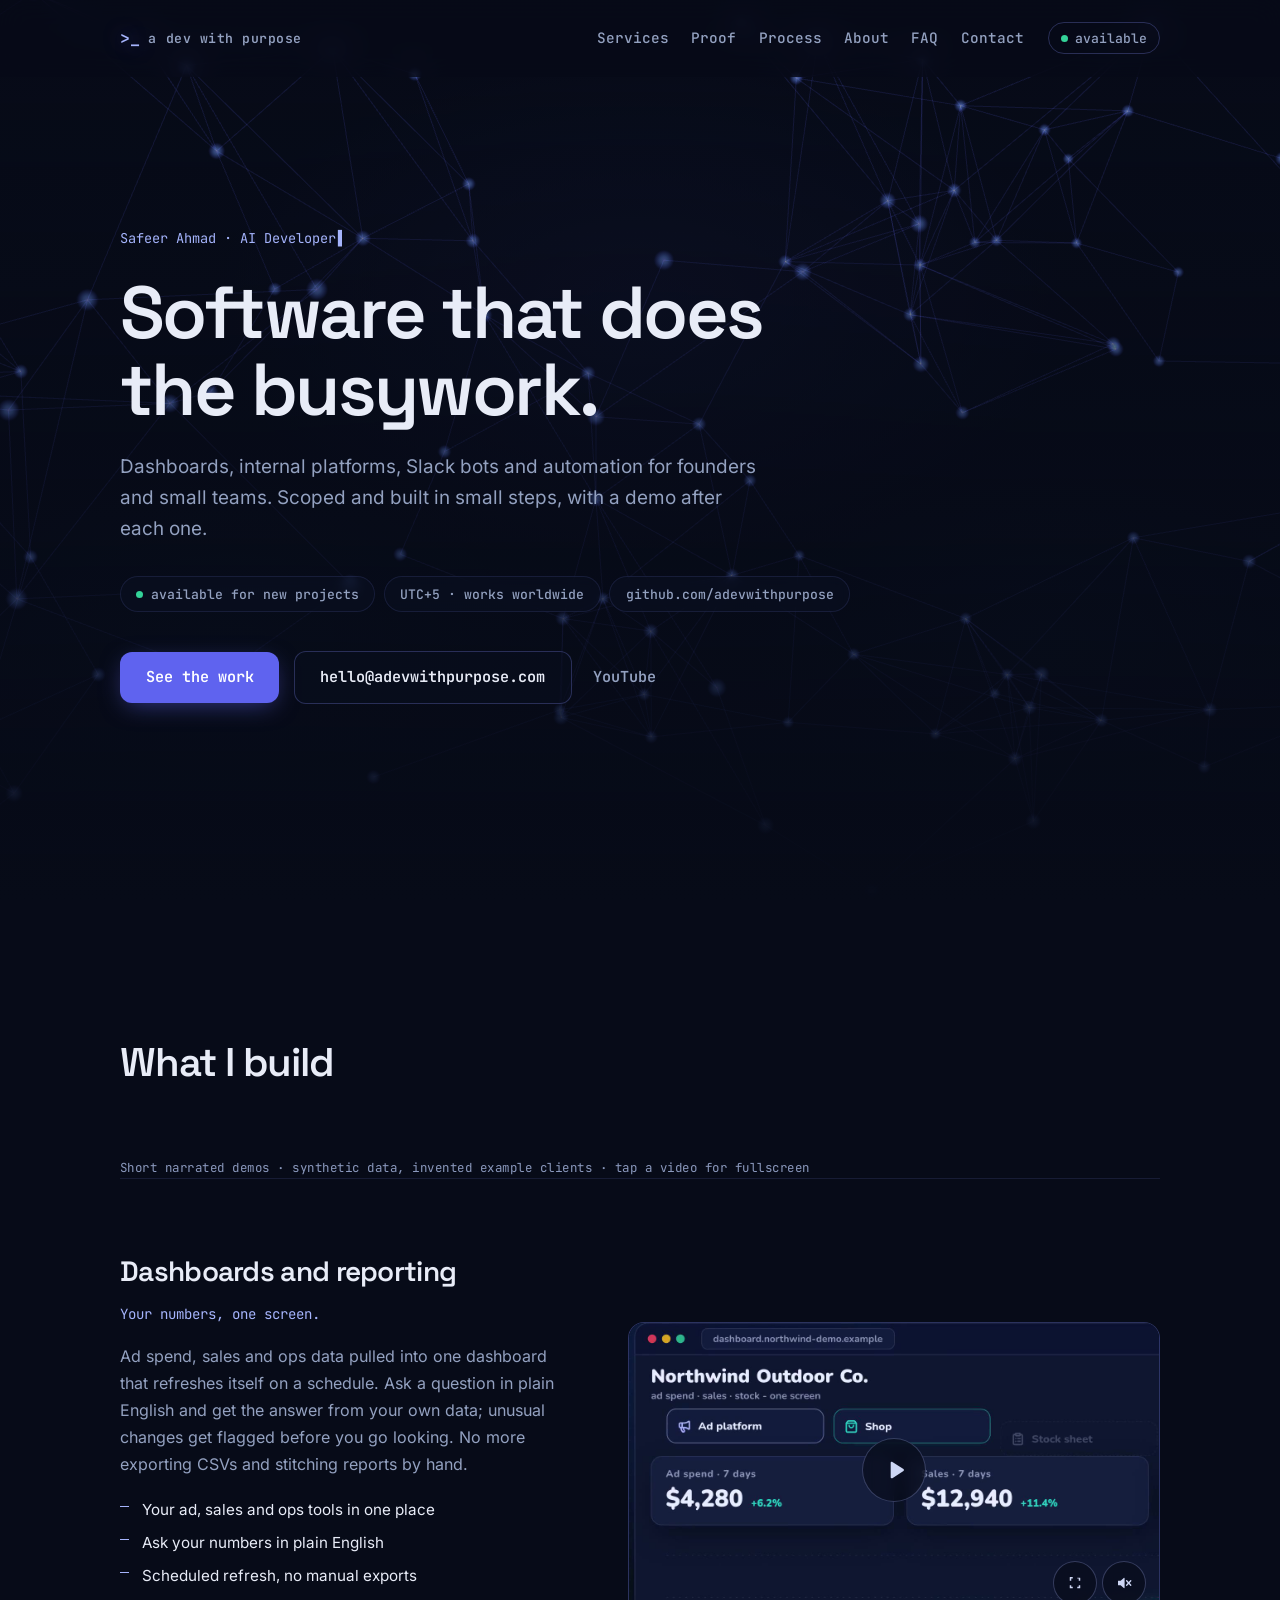
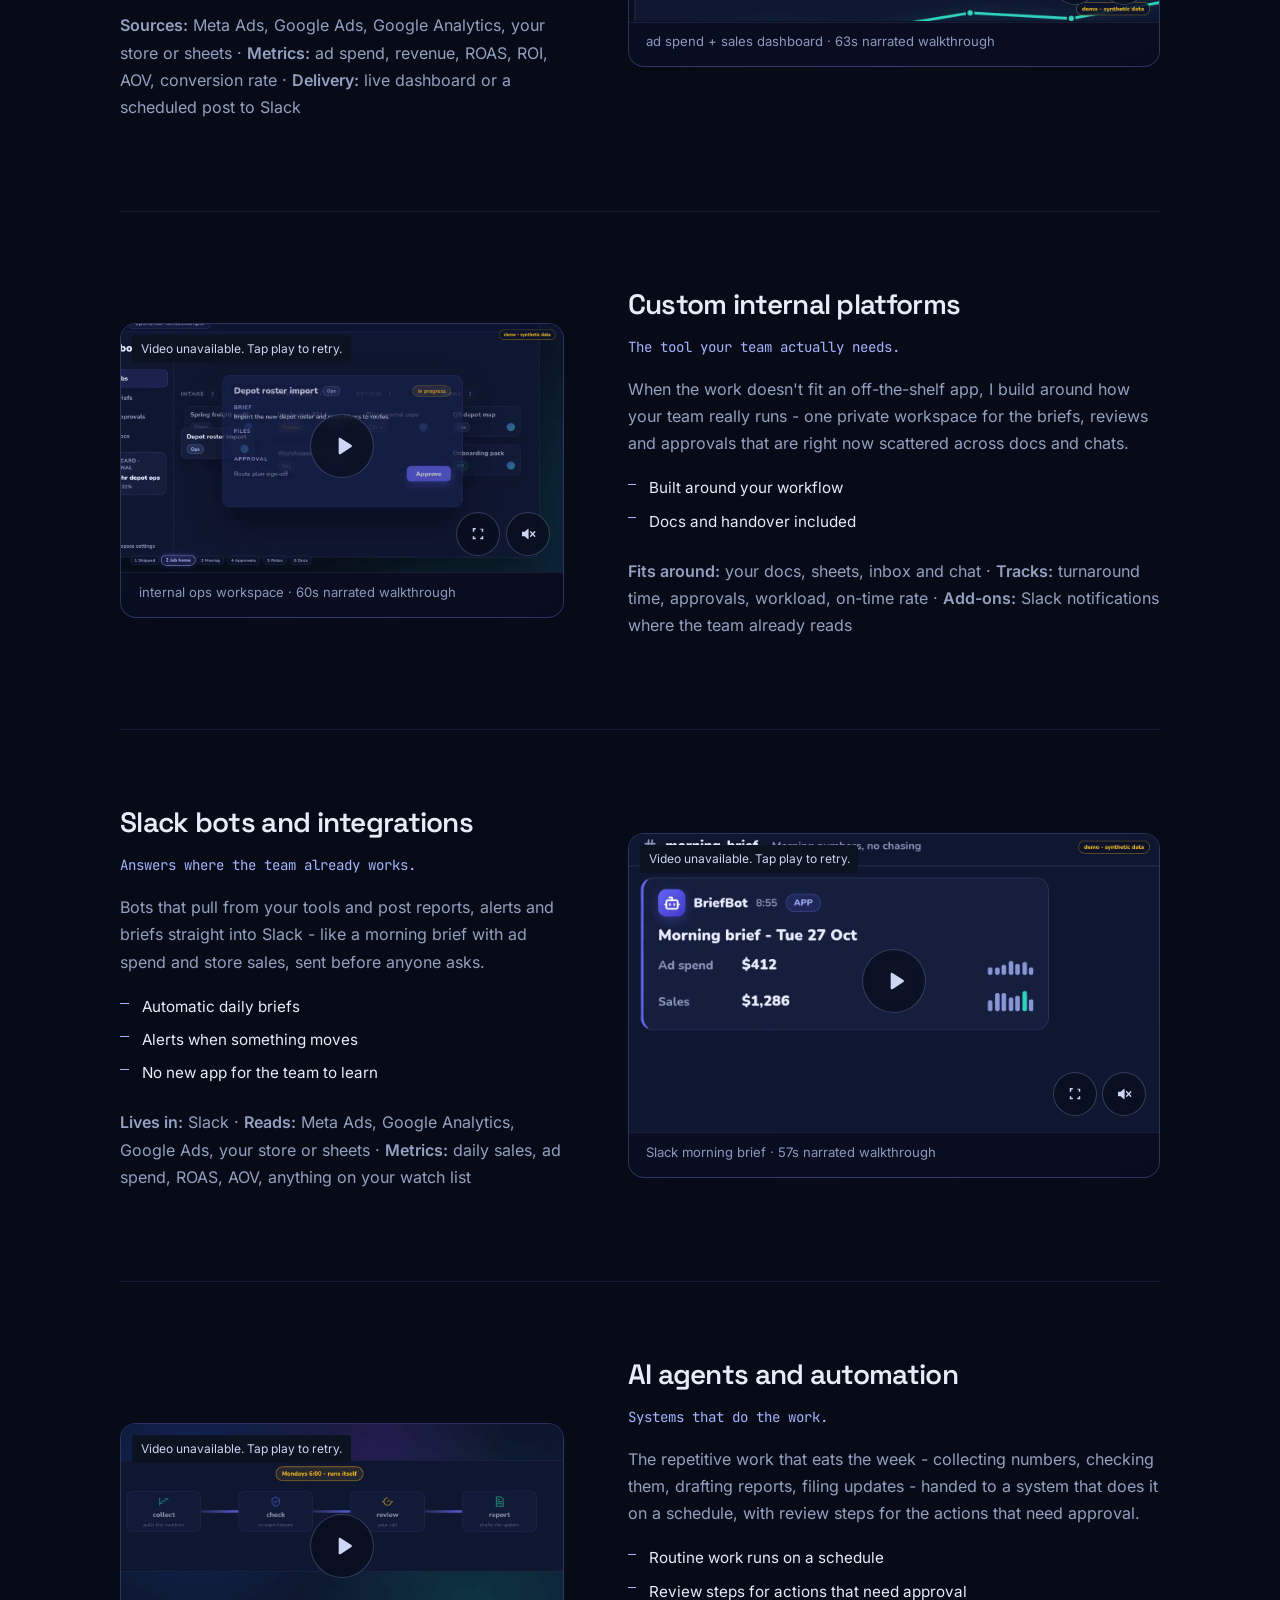
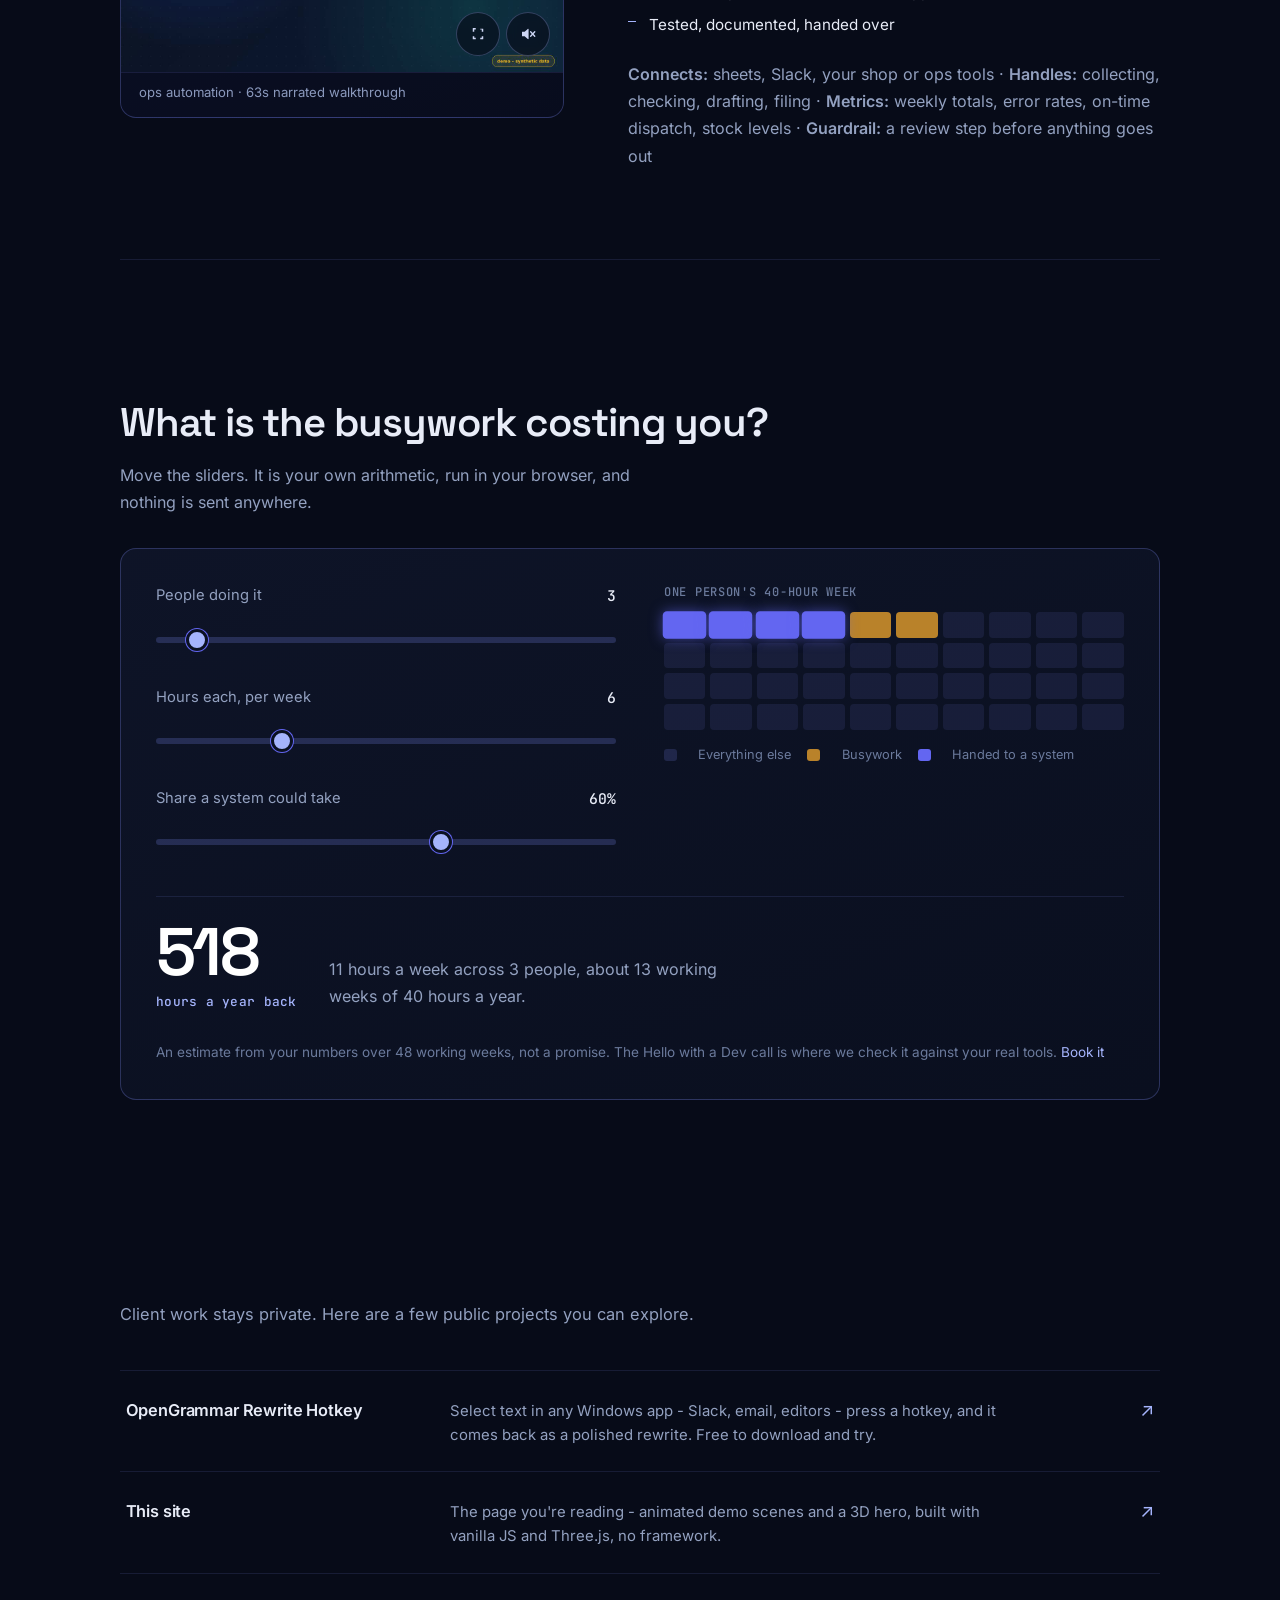
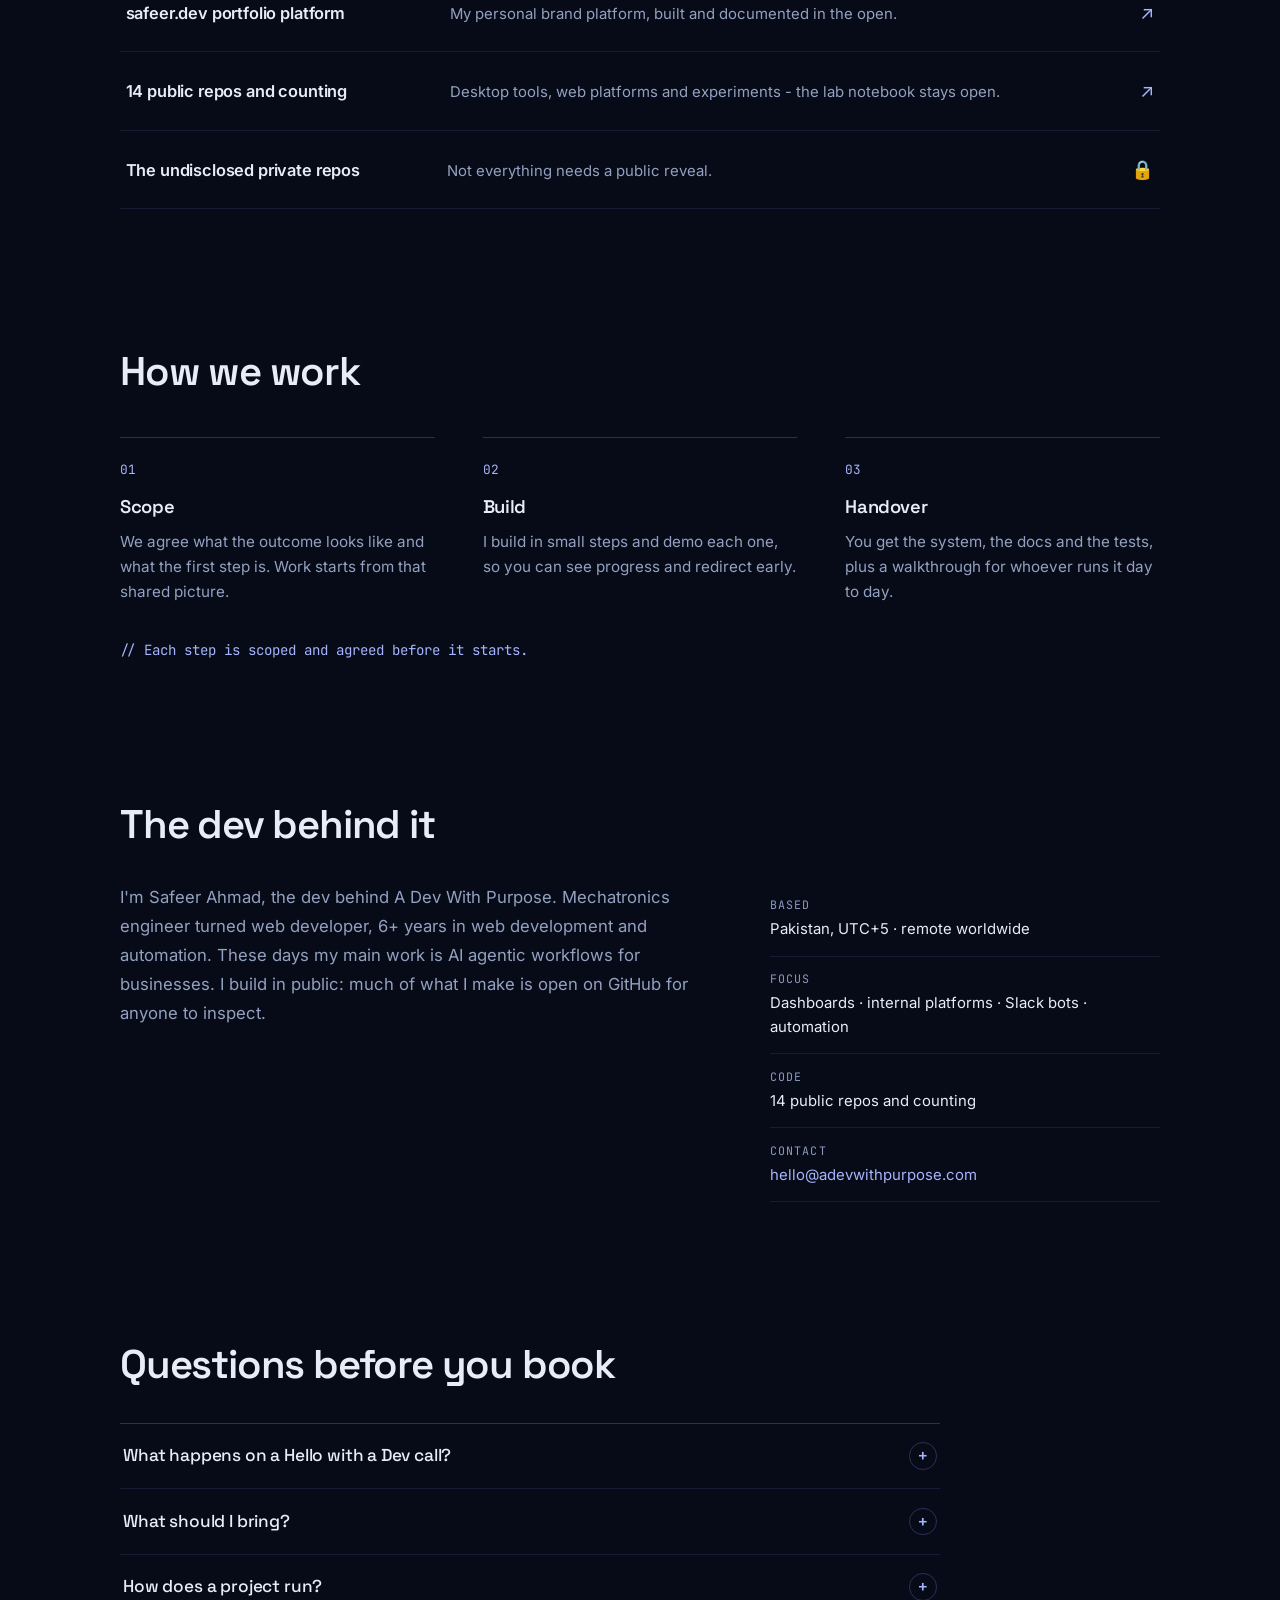
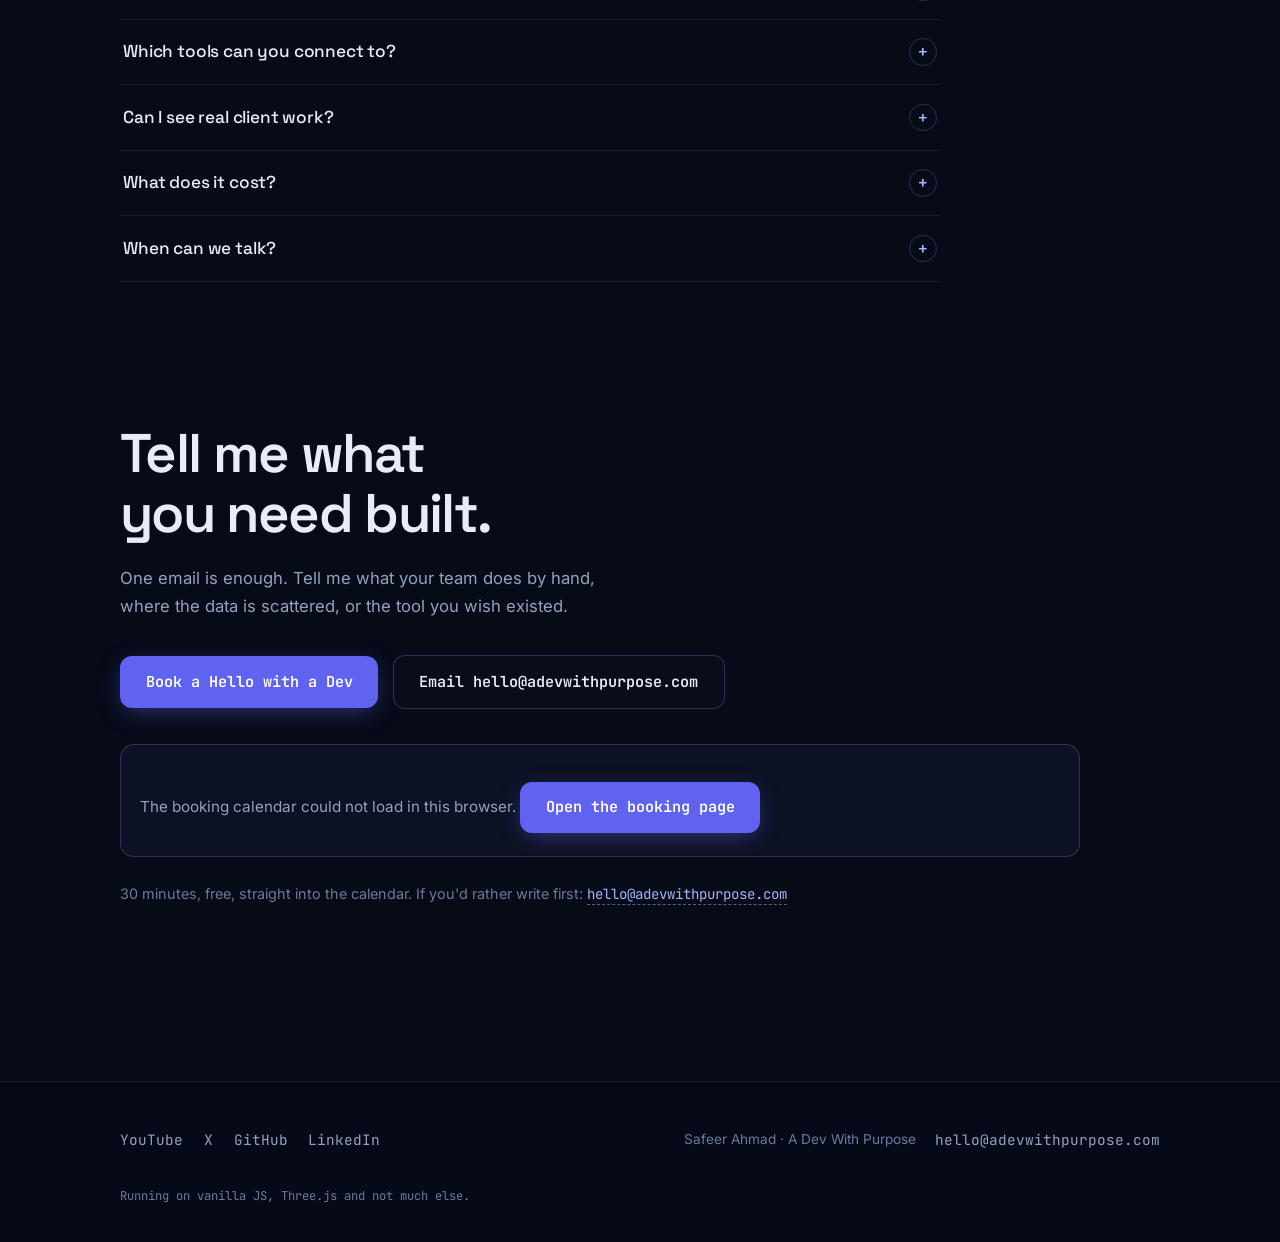
==== index.html @ 7623b4a9 "v5.14: official Cal inline embed.js (v5.13 /embed iframe rendered blank), lazy, validated readiness" ====
<!DOCTYPE html>
<html lang="en">
<head>
  <meta charset="utf-8">
  <meta name="viewport" content="width=device-width, initial-scale=1">
  <title>A Dev With Purpose - dashboards, internal platforms and Slack bots</title>
  <meta name="description" content="Safeer Ahmad builds dashboards, internal platforms, Slack bots and automation for founders and small teams. Meta, Google and your shop data in one place. Scoped, tested, handed over.">
  <meta property="og:title" content="A Dev With Purpose">
  <meta property="og:description" content="Software that does the busywork. Dashboards, platforms, Slack bots and automation - built, tested, handed over.">
  <meta property="og:type" content="website">
  <meta property="og:url" content="https://adevwithpurpose.com">
  <meta property="og:image" content="https://adevwithpurpose.com/assets/og.png?v=4">
  <meta name="twitter:card" content="summary_large_image">
  <link rel="canonical" href="https://adevwithpurpose.com/">
  <meta name="theme-color" content="#070b18">
  <link rel="icon" href="assets/favicon.svg?v=4" type="image/svg+xml">
  <link rel="icon" href="assets/favicon-32.png?v=4" sizes="32x32" type="image/png">
  <link rel="apple-touch-icon" href="assets/apple-touch-icon.png?v=4">
  <link rel="preload" href="assets/fonts/inter-400.woff" as="font" type="font/woff" crossorigin>
  <link rel="preload" href="assets/fonts/space-grotesk-latin.woff2" as="font" type="font/woff2" crossorigin>
  <link rel="stylesheet" href="assets/css/styles.css?v=4">
  <link rel="stylesheet" href="assets/css/v5.css?v=20261028-64">
  <script type="application/ld+json">{"@context":"https://schema.org","@type":"ProfessionalService","name":"A Dev With Purpose","url":"https://adevwithpurpose.com/","description":"Dashboards, internal platforms, Slack bots and AI agent automation for founders and small teams.","email":"hello@adevwithpurpose.com","founder":{"@type":"Person","name":"Safeer Ahmad","jobTitle":"AI Developer"},"areaServed":"Worldwide","knowsAbout":["Dashboards and reporting","Internal platforms","Slack bots","AI agents and automation"],"sameAs":["https://www.youtube.com/@adevwithpurpose","https://x.com/adevwithpurpose","https://github.com/adevwithpurpose","https://www.linkedin.com/in/adevwithpurpose"]}</script>
  <script type="application/ld+json">{"@context":"https://schema.org","@type":"FAQPage","mainEntity":[{"@type":"Question","name":"What happens on a Hello with a Dev call?","acceptedAnswer":{"@type":"Answer","text":"It is a free 30-minute chat. You tell me what your team does by hand and where the data lives, and we work out whether it is worth building and what the first step would be."}},{"@type":"Question","name":"What should I bring?","acceptedAnswer":{"@type":"Answer","text":"Nothing formal. A rough list of the manual tasks, the tools involved (ads, store, sheets, Slack) and who reads the result is enough."}},{"@type":"Question","name":"How does a project run?","acceptedAnswer":{"@type":"Answer","text":"We agree the outcome and the first step, I build in small steps with a demo after each one, and you get the system, the docs, the tests and a walkthrough at handover."}},{"@type":"Question","name":"Which tools can you connect to?","acceptedAnswer":{"@type":"Answer","text":"The demos use Meta Ads, Google Ads, Google Analytics, store data, sheets and Slack. If your tool has an API or can export data it is usually a candidate, and I will tell you plainly if it is not."}},{"@type":"Question","name":"Can I see real client work?","acceptedAnswer":{"@type":"Answer","text":"Client work stays private. What I can show is the public repos, this site and the demo videos, which use synthetic data and invented example clients."}},{"@type":"Question","name":"What does it cost?","acceptedAnswer":{"@type":"Answer","text":"It depends on scope, and I would rather quote against a real scope than guess here. The first call is free and it is where we size it."}},{"@type":"Question","name":"When can we talk?","acceptedAnswer":{"@type":"Answer","text":"Booking slots run Monday to Saturday, 10:00 to 18:00 Pakistan time (UTC+5), and you see them in your own time zone. If nothing fits, email me and we will find a time."}}]}</script>
</head>
<body class="v5">
<a class="skip-link" href="#services">Skip to content</a>

<header class="site-header" data-header>
  <div class="header-inner">
    <a class="brand" href="#top"><span class="brand-mark">&gt;_</span><span class="brand-name">a dev with purpose</span></a>
    <nav class="site-nav" aria-label="Main">
      <a href="#services">Services</a>
      <a href="#proof">Proof</a>
      <a href="#process">Process</a>
      <a href="#about">About</a>
      <a href="#faq">FAQ</a>
      <a href="#contact">Contact</a>
    </nav>
    <a class="header-cta" href="#contact">Book a call</a>
    <p class="header-status"><span class="pulse-dot" aria-hidden="true"></span>available</p>
  </div>
</header>

<main id="top">

  <!-- HERO -->
  <section class="hero" id="hero">
    <div class="hero-canvas" id="hero-canvas" aria-hidden="true"></div>
    <div class="hero-static" aria-hidden="true"></div>
    <div class="hero-veil" aria-hidden="true"></div>
    <div class="hero-content" data-reveal-group>
      <p class="hero-id">Safeer Ahmad &middot; AI Developer</p>
      <h1>Software that does the busywork.</h1>
      <p class="sub">Dashboards, internal platforms, Slack bots and automation for founders and small teams. Scoped and built in small steps, with a demo after each&nbsp;one.</p>
      <ul class="hero-chips" aria-label="Quick facts">
        <li><span class="pulse-dot" aria-hidden="true"></span>available for new projects</li>
        <li>UTC+5 &middot; works worldwide</li>
        <li>github.com/adevwithpurpose</li>
      </ul>
      <div class="cta-row">
        <a class="btn btn-primary" href="#services">See the work</a>
        <a class="btn btn-ghost" href="mailto:hello@adevwithpurpose.com">hello@adevwithpurpose.com</a>
        <a class="btn btn-quiet" href="https://www.youtube.com/@adevwithpurpose">YouTube</a>
      </div>
    </div>
  </section>

  <!-- SERVICES -->
  <section class="services wrap" id="services">
    <h2 class="section-title" data-reveal>What I build</h2>
    <p class="demo-note" data-reveal>Short narrated demos &middot; synthetic data, invented example clients &middot; tap a video for fullscreen</p>

    <div class="service" data-reveal>
      <div class="service-copy">
        <h3>Dashboards and reporting</h3>
        <p class="service-tag">Your numbers, one screen.</p>
        <p>Ad spend, sales and ops data pulled into one dashboard that refreshes itself on a schedule. Ask a question in plain English and get the answer from your own data; unusual changes get flagged before you go looking. No more exporting CSVs and stitching reports by hand.</p>
        <ul>
          <li>Your ad, sales and ops tools in one place</li>
          <li>Ask your numbers in plain English</li>
          <li>Scheduled refresh, no manual exports</li>
        </ul>
        <p class="service-meta"><b>Sources:</b> Meta Ads, Google Ads, Google Analytics, your store or sheets &middot; <b>Metrics:</b> ad spend, revenue, ROAS, ROI, AOV, conversion rate &middot; <b>Delivery:</b> live dashboard or a scheduled post to Slack</p>
      </div>
      <div class="video-slot" data-demo>
        <video class="demo-video" data-key="northwind" muted loop playsinline disableremoteplayback preload="none" width="1280" height="720" poster="assets/videos/northwind-poster.jpg?v=54" data-src="assets/videos/northwind.mp4" aria-label="Narrated demo walkthrough: ad spend and sales dashboard"></video>
        <button class="demo-play" type="button" aria-label="Play demo with sound"><svg width="18" height="18" viewBox="0 0 24 24" aria-hidden="true"><path d="M8 5.4v13.2c0 .8.9 1.3 1.6.9l10.2-6.6c.6-.4.6-1.4 0-1.8L9.6 4.5c-.7-.4-1.6.1-1.6.9z"/></svg></button>
        <button class="demo-sound" type="button" aria-pressed="false" aria-label="Toggle sound"><svg width="18" height="18" viewBox="0 0 24 24" aria-hidden="true"><path d="M4 9.5v5c0 .3.2.5.5.5h3l4.2 3.8c.4.4 1.1.1 1.1-.5V5.7c0-.6-.7-.9-1.1-.5L7.5 9h-3c-.3 0-.5.2-.5.5z"/><path class="w1" d="M16.2 9.2c1 .8 1.6 1.7 1.6 2.8s-.6 2-1.6 2.8" fill="none" stroke="currentColor" stroke-width="1.6" stroke-linecap="round"/><path class="w2" d="M18.4 6.8c1.7 1.3 2.7 3 2.7 5.2s-1 3.9-2.7 5.2" fill="none" stroke="currentColor" stroke-width="1.6" stroke-linecap="round"/><line class="mx" x1="15.5" y1="9" x2="21" y2="15" stroke="currentColor" stroke-width="1.8" stroke-linecap="round"/><line class="mx" x1="21" y1="9" x2="15.5" y2="15" stroke="currentColor" stroke-width="1.8" stroke-linecap="round"/></svg></button>
        <button class="demo-expand" type="button" aria-label="Open demo fullscreen"><svg width="18" height="18" viewBox="0 0 24 24" aria-hidden="true"><path d="M9 4H5.5c-.3 0-.5.2-.5.5V9h2V6h2V4zm6 0v2h2v3h2V5.5c0-.3-.2-.5-.5-.5H15zM5 15v3.5c0 .3.2.5.5.5H9v-2H7v-2H5zm12 0v2h-2v2h3.5c.3 0 .5-.2.5-.5V15h-2z"/></svg></button>
        <span class="video-label">ad spend + sales dashboard &middot; 63s narrated walkthrough</span>
      </div>
    </div>

    <div class="service service-flip" data-reveal>
      <div class="service-copy">
        <h3>Custom internal platforms</h3>
        <p class="service-tag">The tool your team actually needs.</p>
        <p>When the work doesn't fit an off-the-shelf app, I build around how your team really runs - one private workspace for the briefs, reviews and approvals that are right now scattered across docs and chats.</p>
        <ul>
          <li>Built around your workflow</li>
          <li>Docs and handover included</li>
        </ul>
        <p class="service-meta"><b>Fits around:</b> your docs, sheets, inbox and chat &middot; <b>Tracks:</b> turnaround time, approvals, workload, on-time rate &middot; <b>Add-ons:</b> Slack notifications where the team already reads</p>
      </div>
      <div class="video-slot" data-demo>
        <video class="demo-video" data-key="harbor" muted loop playsinline disableremoteplayback preload="none" width="1280" height="720" poster="assets/videos/harbor-poster.jpg?v=54" data-src="assets/videos/harbor.mp4" aria-label="Narrated demo walkthrough: internal operations workspace"></video>
        <button class="demo-play" type="button" aria-label="Play demo with sound"><svg width="18" height="18" viewBox="0 0 24 24" aria-hidden="true"><path d="M8 5.4v13.2c0 .8.9 1.3 1.6.9l10.2-6.6c.6-.4.6-1.4 0-1.8L9.6 4.5c-.7-.4-1.6.1-1.6.9z"/></svg></button>
        <button class="demo-sound" type="button" aria-pressed="false" aria-label="Toggle sound"><svg width="18" height="18" viewBox="0 0 24 24" aria-hidden="true"><path d="M4 9.5v5c0 .3.2.5.5.5h3l4.2 3.8c.4.4 1.1.1 1.1-.5V5.7c0-.6-.7-.9-1.1-.5L7.5 9h-3c-.3 0-.5.2-.5.5z"/><path class="w1" d="M16.2 9.2c1 .8 1.6 1.7 1.6 2.8s-.6 2-1.6 2.8" fill="none" stroke="currentColor" stroke-width="1.6" stroke-linecap="round"/><path class="w2" d="M18.4 6.8c1.7 1.3 2.7 3 2.7 5.2s-1 3.9-2.7 5.2" fill="none" stroke="currentColor" stroke-width="1.6" stroke-linecap="round"/><line class="mx" x1="15.5" y1="9" x2="21" y2="15" stroke="currentColor" stroke-width="1.8" stroke-linecap="round"/><line class="mx" x1="21" y1="9" x2="15.5" y2="15" stroke="currentColor" stroke-width="1.8" stroke-linecap="round"/></svg></button>
        <button class="demo-expand" type="button" aria-label="Open demo fullscreen"><svg width="18" height="18" viewBox="0 0 24 24" aria-hidden="true"><path d="M9 4H5.5c-.3 0-.5.2-.5.5V9h2V6h2V4zm6 0v2h2v3h2V5.5c0-.3-.2-.5-.5-.5H15zM5 15v3.5c0 .3.2.5.5.5H9v-2H7v-2H5zm12 0v2h-2v2h3.5c.3 0 .5-.2.5-.5V15h-2z"/></svg></button>
        <span class="video-label">internal ops workspace &middot; 60s narrated walkthrough</span>
      </div>
    </div>

    <div class="service" data-reveal>
      <div class="service-copy">
        <h3>Slack bots and integrations</h3>
        <p class="service-tag">Answers where the team already works.</p>
        <p>Bots that pull from your tools and post reports, alerts and briefs straight into Slack - like a morning brief with ad spend and store sales, sent before anyone asks.</p>
        <ul>
          <li>Automatic daily briefs</li>
          <li>Alerts when something moves</li>
          <li>No new app for the team to learn</li>
        </ul>
        <p class="service-meta"><b>Lives in:</b> Slack &middot; <b>Reads:</b> Meta Ads, Google Analytics, Google Ads, your store or sheets &middot; <b>Metrics:</b> daily sales, ad spend, ROAS, AOV, anything on your watch list</p>
      </div>
      <div class="video-slot" data-demo>
        <video class="demo-video" data-key="fernwood" muted loop playsinline disableremoteplayback preload="none" width="1280" height="720" poster="assets/videos/fernwood-poster.jpg?v=54" data-src="assets/videos/fernwood.mp4" aria-label="Narrated demo walkthrough: Slack morning brief"></video>
        <button class="demo-play" type="button" aria-label="Play demo with sound"><svg width="18" height="18" viewBox="0 0 24 24" aria-hidden="true"><path d="M8 5.4v13.2c0 .8.9 1.3 1.6.9l10.2-6.6c.6-.4.6-1.4 0-1.8L9.6 4.5c-.7-.4-1.6.1-1.6.9z"/></svg></button>
        <button class="demo-sound" type="button" aria-pressed="false" aria-label="Toggle sound"><svg width="18" height="18" viewBox="0 0 24 24" aria-hidden="true"><path d="M4 9.5v5c0 .3.2.5.5.5h3l4.2 3.8c.4.4 1.1.1 1.1-.5V5.7c0-.6-.7-.9-1.1-.5L7.5 9h-3c-.3 0-.5.2-.5.5z"/><path class="w1" d="M16.2 9.2c1 .8 1.6 1.7 1.6 2.8s-.6 2-1.6 2.8" fill="none" stroke="currentColor" stroke-width="1.6" stroke-linecap="round"/><path class="w2" d="M18.4 6.8c1.7 1.3 2.7 3 2.7 5.2s-1 3.9-2.7 5.2" fill="none" stroke="currentColor" stroke-width="1.6" stroke-linecap="round"/><line class="mx" x1="15.5" y1="9" x2="21" y2="15" stroke="currentColor" stroke-width="1.8" stroke-linecap="round"/><line class="mx" x1="21" y1="9" x2="15.5" y2="15" stroke="currentColor" stroke-width="1.8" stroke-linecap="round"/></svg></button>
        <button class="demo-expand" type="button" aria-label="Open demo fullscreen"><svg width="18" height="18" viewBox="0 0 24 24" aria-hidden="true"><path d="M9 4H5.5c-.3 0-.5.2-.5.5V9h2V6h2V4zm6 0v2h2v3h2V5.5c0-.3-.2-.5-.5-.5H15zM5 15v3.5c0 .3.2.5.5.5H9v-2H7v-2H5zm12 0v2h-2v2h3.5c.3 0 .5-.2.5-.5V15h-2z"/></svg></button>
        <span class="video-label">Slack morning brief &middot; 57s narrated walkthrough</span>
      </div>
    </div>

    <div class="service service-flip" data-reveal>
      <div class="service-copy">
        <h3>AI agents and automation</h3>
        <p class="service-tag">Systems that do the work.</p>
        <p>The repetitive work that eats the week - collecting numbers, checking them, drafting reports, filing updates - handed to a system that does it on a schedule, with review steps for the actions that need approval.</p>
        <ul>
          <li>Routine work runs on a schedule</li>
          <li>Review steps for actions that need approval</li>
          <li>Tested, documented, handed over</li>
        </ul>
        <p class="service-meta"><b>Connects:</b> sheets, Slack, your shop or ops tools &middot; <b>Handles:</b> collecting, checking, drafting, filing &middot; <b>Metrics:</b> weekly totals, error rates, on-time dispatch, stock levels &middot; <b>Guardrail:</b> a review step before anything goes out</p>
      </div>
      <div class="video-slot" data-demo>
        <video class="demo-video" data-key="atlas" muted loop playsinline disableremoteplayback preload="none" width="1280" height="720" poster="assets/videos/atlas-poster.jpg?v=54" data-src="assets/videos/atlas.mp4" aria-label="Narrated demo walkthrough: operations automation"></video>
        <button class="demo-play" type="button" aria-label="Play demo with sound"><svg width="18" height="18" viewBox="0 0 24 24" aria-hidden="true"><path d="M8 5.4v13.2c0 .8.9 1.3 1.6.9l10.2-6.6c.6-.4.6-1.4 0-1.8L9.6 4.5c-.7-.4-1.6.1-1.6.9z"/></svg></button>
        <button class="demo-sound" type="button" aria-pressed="false" aria-label="Toggle sound"><svg width="18" height="18" viewBox="0 0 24 24" aria-hidden="true"><path d="M4 9.5v5c0 .3.2.5.5.5h3l4.2 3.8c.4.4 1.1.1 1.1-.5V5.7c0-.6-.7-.9-1.1-.5L7.5 9h-3c-.3 0-.5.2-.5.5z"/><path class="w1" d="M16.2 9.2c1 .8 1.6 1.7 1.6 2.8s-.6 2-1.6 2.8" fill="none" stroke="currentColor" stroke-width="1.6" stroke-linecap="round"/><path class="w2" d="M18.4 6.8c1.7 1.3 2.7 3 2.7 5.2s-1 3.9-2.7 5.2" fill="none" stroke="currentColor" stroke-width="1.6" stroke-linecap="round"/><line class="mx" x1="15.5" y1="9" x2="21" y2="15" stroke="currentColor" stroke-width="1.8" stroke-linecap="round"/><line class="mx" x1="21" y1="9" x2="15.5" y2="15" stroke="currentColor" stroke-width="1.8" stroke-linecap="round"/></svg></button>
        <button class="demo-expand" type="button" aria-label="Open demo fullscreen"><svg width="18" height="18" viewBox="0 0 24 24" aria-hidden="true"><path d="M9 4H5.5c-.3 0-.5.2-.5.5V9h2V6h2V4zm6 0v2h2v3h2V5.5c0-.3-.2-.5-.5-.5H15zM5 15v3.5c0 .3.2.5.5.5H9v-2H7v-2H5zm12 0v2h-2v2h3.5c.3 0 .5-.2.5-.5V15h-2z"/></svg></button>
        <span class="video-label">ops automation &middot; 63s narrated walkthrough</span>
      </div>
    </div>
  </section>

    <!-- BUSYWORK ESTIMATOR -->
  <section class="busywork wrap" id="busywork">
    <h2 class="section-title" data-reveal>What is the busywork costing you?</h2>
    <p class="bw-sub" data-reveal>Move the sliders. It is your own arithmetic, run in your browser, and nothing is sent anywhere.</p>
    <div class="bw-card" data-bw data-reveal>
      <div class="bw-controls">
        <label class="bw-field"><span>People doing it <b data-out="people">3</b></span><input type="range" min="1" max="30" value="3" data-in="people" aria-label="People doing the repetitive work"></label>
        <label class="bw-field"><span>Hours each, per week <b data-out="hours">6</b></span><input type="range" min="1" max="20" value="6" data-in="hours" aria-label="Hours of repetitive work per person per week"></label>
        <label class="bw-field"><span>Share a system could take <b data-out="share">60%</b></span><input type="range" min="10" max="90" step="5" value="60" data-in="share" aria-label="Share of that work a system could take over"></label>
      </div>
      <div class="bw-visual" aria-hidden="true">
        <p class="bw-cap">One person's 40-hour week</p>
        <div class="bw-grid" data-grid></div>
        <p class="bw-legend"><i class="k-free"></i>Everything else <i class="k-busy"></i>Busywork <i class="k-sys"></i>Handed to a system</p>
      </div>
      <div class="bw-result" aria-live="polite">
        <p class="bw-big"><span data-num="year">0</span><small>hours a year back</small></p>
        <p class="bw-line" data-line></p>
      </div>
      <p class="bw-foot">An estimate from your numbers over 48 working weeks, not a promise. The Hello with a Dev call is where we check it against your real tools. <a href="#contact">Book it</a></p>
    </div>
  </section>

<!-- PROOF -->
  <section class="proof wrap" id="proof">
    <h2 class="section-title" data-reveal>Proof you can open right now</h2>
    <p class="section-sub" data-reveal>Client work stays private. Here are a few public projects you can explore.</p>
    <div class="proof-rows" data-reveal-group>
      <a class="proof-row" href="https://github.com/adevwithpurpose/opengrammar-hotkey">
        <span class="proof-name">OpenGrammar Rewrite Hotkey</span>
        <span class="proof-detail">Select text in any Windows app - Slack, email, editors - press a hotkey, and it comes back as a polished rewrite. Free to download and try.</span>
        <span class="proof-go" aria-hidden="true">&nearr;</span>
      </a>
      <a class="proof-row" href="https://github.com/adevwithpurpose/adewp-site">
        <span class="proof-name">This site</span>
        <span class="proof-detail">The page you're reading - animated demo scenes and a 3D hero, built with vanilla JS and Three.js, no framework.</span>
        <span class="proof-go" aria-hidden="true">&nearr;</span>
      </a>
      <a class="proof-row" href="https://github.com/adevwithpurpose/portfolio">
        <span class="proof-name">safeer.dev portfolio platform</span>
        <span class="proof-detail">My personal brand platform, built and documented in the open.</span>
        <span class="proof-go" aria-hidden="true">&nearr;</span>
      </a>
      <a class="proof-row" href="https://github.com/adevwithpurpose">
        <span class="proof-name">14 public repos and counting</span>
        <span class="proof-detail">Desktop tools, web platforms and experiments - the lab notebook stays open.</span>
        <span class="proof-go" aria-hidden="true">&nearr;</span>
      </a>
      <div class="proof-row proof-row-static" aria-label="Private client work">
        <span class="proof-name">The undisclosed private repos</span>
        <span class="proof-detail">Not everything needs a public reveal.</span>
        <span class="proof-go" aria-hidden="true">&#128274;</span>
      </div>
    </div>
  </section>

  <!-- PROCESS -->
  <section class="process wrap" id="process">
    <h2 class="section-title" data-reveal>How we work</h2>
    <ol class="steps" data-reveal-group>
      <li><span class="step-num">01</span><div><h3>Scope</h3><p>We agree what the outcome looks like and what the first step is. Work starts from that shared picture.</p></div></li>
      <li><span class="step-num">02</span><div><h3>Build</h3><p>I build in small steps and demo each one, so you can see progress and redirect early.</p></div></li>
      <li><span class="step-num">03</span><div><h3>Handover</h3><p>You get the system, the docs and the tests, plus a walkthrough for whoever runs it day to day.</p></div></li>
    </ol>
    <p class="how-note" data-reveal>Each step is scoped and agreed before it starts.</p>
  </section>

  <!-- ABOUT -->
  <section class="about wrap" id="about">
    <h2 class="section-title" data-reveal>The dev behind it</h2>
    <div class="about-grid" data-reveal-group>
      <p class="about-lede">I'm Safeer Ahmad, the dev behind A Dev With Purpose. Mechatronics engineer turned web developer, 6+ years in web development and automation. These days my main work is AI agentic workflows for businesses. I build in public: much of what I make is open on GitHub for anyone to inspect.</p>
      <ul class="facts">
        <li><span>Based</span>Pakistan, UTC+5 &middot; remote worldwide</li>
        <li><span>Focus</span>Dashboards &middot; internal platforms &middot; Slack bots &middot; automation</li>
        <li><span>Code</span>14 public repos and counting</li>
        <li><span>Contact</span><a href="mailto:hello@adevwithpurpose.com">hello@adevwithpurpose.com</a></li>
      </ul>
    </div>
  </section>

  <!-- CONTACT -->
  <!-- FAQ -->
  <section class="faq wrap" id="faq">
    <h2 class="section-title" data-reveal>Questions before you book</h2>
    <div class="faq-list" data-reveal-group>
      <details class="faq-item"><summary>What happens on a Hello with a Dev call?</summary><p>It is a free 30-minute chat. You tell me what your team does by hand and where the data lives, and we work out whether it is worth building and what the first step would be.</p></details>
      <details class="faq-item"><summary>What should I bring?</summary><p>Nothing formal. A rough list of the manual tasks, the tools involved (ads, store, sheets, Slack) and who reads the result is enough.</p></details>
      <details class="faq-item"><summary>How does a project run?</summary><p>We agree the outcome and the first step, I build in small steps with a demo after each one, and you get the system, the docs, the tests and a walkthrough at handover.</p></details>
      <details class="faq-item"><summary>Which tools can you connect to?</summary><p>The demos use Meta Ads, Google Ads, Google Analytics, store data, sheets and Slack. If your tool has an API or can export data it is usually a candidate, and I will tell you plainly if it is not.</p></details>
      <details class="faq-item"><summary>Can I see real client work?</summary><p>Client work stays private. What I can show is the public repos, this site and the demo videos, which use synthetic data and invented example clients.</p></details>
      <details class="faq-item"><summary>What does it cost?</summary><p>It depends on scope, and I would rather quote against a real scope than guess here. The first call is free and it is where we size it.</p></details>
      <details class="faq-item"><summary>When can we talk?</summary><p>Booking slots run Monday to Saturday, 10:00 to 18:00 Pakistan time (UTC+5), and you see them in your own time zone. If nothing fits, email me and we will find a time.</p></details>
    </div>
  </section>

  <section class="contact wrap" id="contact">
    <div data-reveal-group>
      <h2 class="section-title">Tell me what you need built.</h2>
      <p class="contact-sub">One email is enough. Tell me what your team does by hand, where the data is scattered, or the tool you wish existed.</p>
      <div class="cta-row">
        <a class="btn btn-primary" href="https://cal.com/adevwithpurpose/hello-with-a-dev" target="_blank" rel="noopener">Book a Hello with a Dev</a>
        <a class="btn btn-ghost" href="mailto:hello@adevwithpurpose.com">Email hello@adevwithpurpose.com</a>
      </div>
      <div class="cal-embed" data-cal-embed data-cal-src="https://app.cal.com/adevwithpurpose/hello-with-a-dev/embed?embed=&amp;layout=month_view&amp;theme=dark&amp;embedType=inline">
        <p class="cal-embed-note" role="status">Calendar loads as you scroll here. Or <a href="https://cal.com/adevwithpurpose/hello-with-a-dev" target="_blank" rel="noopener">open it in a new tab</a>.</p>
      </div>
      <p class="contact-alt">30 minutes, free, straight into the calendar. If you'd rather write first: <button class="copy-addr" type="button" data-copy="hello@adevwithpurpose.com">hello@adevwithpurpose.com</button></p>
    </div>
  </section>

</main>

<footer class="site-footer">
  <div class="footer-inner">
    <nav class="footer-links" aria-label="Social">
      <a href="https://www.youtube.com/@adevwithpurpose">YouTube</a>
      <a href="https://x.com/adevwithpurpose">X</a>
      <a href="https://github.com/adevwithpurpose">GitHub</a>
      <a href="https://www.linkedin.com/in/adevwithpurpose">LinkedIn</a>
    </nav>
    <p class="footer-pun">Running on vanilla JS, Three.js and not much else.</p>
    <p class="footer-name">Safeer Ahmad &middot; A Dev With Purpose</p>
    <a class="footer-mail" href="mailto:hello@adevwithpurpose.com">hello@adevwithpurpose.com</a>
  </div>
</footer>

<script type="module" src="assets/js/main-v5.js?v=20261028-64"></script>
</body>
</html>
---- assets/css/styles.css ----
/* A Dev With Purpose - "The Network" v3 */
@font-face {
  font-family: 'Space Grotesk';
  src: url('../fonts/space-grotesk-latin.woff2') format('woff2');
  font-weight: 300 700; font-style: normal; font-display: swap;
}
@font-face {
  font-family: 'Space Grotesk';
  src: url('../fonts/space-grotesk-latinext.woff2') format('woff2');
  font-weight: 300 700; font-style: normal; font-display: swap;
  unicode-range: U+0100-02BA, U+02BD-02C5, U+02C7-02CC, U+02CE-02D7, U+02DD-02FF, U+0304, U+0308, U+0329, U+1D00-1DBF, U+1E00-1E9F, U+1EF2-1EFF, U+2020, U+20A0-20AB, U+20AD-20C0, U+2113, U+2C60-2C7F, U+A720-A7FF;
}
@font-face {
  font-family: 'JetBrains Mono';
  src: url('../fonts/jetbrains-mono-latin.woff2') format('woff2');
  font-weight: 400 600; font-style: normal; font-display: swap;
}
@font-face {
  font-family: 'JetBrains Mono';
  src: url('../fonts/jetbrains-mono-latinext.woff2') format('woff2');
  font-weight: 400 600; font-style: normal; font-display: swap;
  unicode-range: U+0100-02BA, U+02BD-02C5, U+02C7-02CC, U+02CE-02D7, U+02DD-02FF, U+0304, U+0308, U+0329, U+1D00-1DBF, U+1E00-1E9F, U+1EF2-1EFF, U+2020, U+20A0-20AB, U+20AD-20C0, U+2113, U+2C60-2C7F, U+A720-A7FF;
}

:root {
  --bg: #070b18;
  --bg-2: #0b1122;
  --panel: rgba(17, 24, 46, 0.55);
  --line: rgba(129, 140, 248, 0.13);
  --line-strong: rgba(129, 140, 248, 0.28);
  --text: #e8ecf7;
  --dim: #93a1c0;
  --faint: #6b7a9c;
  --accent: #6366f1;
  --accent-2: #a5b4fc;
  --cyan: #38bdf8;
  --amber: #fbbf24;
  --font-d: 'Space Grotesk', system-ui, sans-serif;
  --font-m: 'JetBrains Mono', ui-monospace, monospace;
}

* { box-sizing: border-box; margin: 0; padding: 0; }
html { scroll-behavior: smooth; }
body {
  background: var(--bg);
  color: var(--text);
  font-family: var(--font-d);
  font-weight: 400;
  line-height: 1.6;
  overflow-x: hidden;
}
body::before { /* fine grid texture over everything */
  content: ''; position: fixed; inset: 0; z-index: 0; pointer-events: none;
  background-image:
    linear-gradient(rgba(129,140,248,0.025) 1px, transparent 1px),
    linear-gradient(90deg, rgba(129,140,248,0.025) 1px, transparent 1px);
  background-size: 72px 72px;
}
main, .site-header, .site-footer { position: relative; z-index: 1; }
a { color: var(--accent); text-decoration: none; }
section { scroll-margin-top: 72px; }

/* ---------- header ---------- */
.site-header {
  position: fixed; top: 0; left: 0; right: 0; z-index: 50;
  backdrop-filter: blur(14px); -webkit-backdrop-filter: blur(14px);
  background: rgba(7, 11, 24, 0.72);
  border-bottom: 1px solid var(--line);
}
.header-inner {
  max-width: 1200px; margin: 0 auto; padding: 0.9rem 1.5rem;
  display: flex; align-items: center; gap: 2rem;
}
.brand { display: flex; align-items: center; gap: 0.55rem; color: var(--text); }
.brand-mark {
  font-family: var(--font-m); font-weight: 600; color: var(--accent);
  font-size: 1.05rem; text-shadow: 0 0 18px rgba(99, 102, 241, 0.55);
}
.brand-name { font-family: var(--font-m); font-size: 0.82rem; letter-spacing: 0.04em; color: var(--dim); }
.site-nav { margin-left: auto; display: flex; gap: 1.6rem; }
.site-nav a {
  font-family: var(--font-m); font-size: 0.78rem; color: var(--dim);
  position: relative; padding: 0.2rem 0; transition: color 0.25s;
}
.site-nav a::after {
  content: ''; position: absolute; left: 0; bottom: 0; height: 1px; width: 100%;
  background: var(--accent); transform: scaleX(0); transform-origin: left; transition: transform 0.3s;
}
.site-nav a:hover { color: var(--text); }
.site-nav a:hover::after { transform: scaleX(1); }
.header-status {
  font-family: var(--font-m); font-size: 0.72rem; color: var(--accent);
  display: flex; align-items: center; gap: 0.45rem;
  border: 1px solid var(--line-strong); border-radius: 999px; padding: 0.28rem 0.75rem;
}
.pulse-dot {
  width: 7px; height: 7px; border-radius: 50%; background: var(--accent);
  box-shadow: 0 0 10px rgba(99, 102, 241, 0.9);
  animation: pulse 2.4s ease-in-out infinite; display: inline-block; flex: none;
}
@keyframes pulse { 0%,100% { opacity: 1; } 50% { opacity: 0.35; } }

/* ---------- hero ---------- */
.hero {
  min-height: 100vh; min-height: 100svh;
  display: flex; align-items: center;
  position: relative; overflow: hidden;
}
.hero-canvas { position: absolute; inset: 0; z-index: 0; }
.hero-glow {
  position: absolute; inset: 0; z-index: 0; pointer-events: none;
  background:
    radial-gradient(52% 44% at 72% 42%, rgba(99, 102, 241, 0.10), transparent 70%),
    radial-gradient(40% 36% at 18% 78%, rgba(56, 189, 248, 0.06), transparent 70%);
}
.hero-static { /* mobile / no-webgl fallback node field */
  position: absolute; inset: 0; z-index: 0; pointer-events: none; opacity: 0.5;
  background-image:
    radial-gradient(2px 2px at 12% 22%, rgba(99,102,241,0.7) 50%, transparent 51%),
    radial-gradient(2px 2px at 68% 14%, rgba(56,189,248,0.5) 50%, transparent 51%),
    radial-gradient(2px 2px at 86% 42%, rgba(99,102,241,0.6) 50%, transparent 51%),
    radial-gradient(2px 2px at 30% 66%, rgba(56,189,248,0.4) 50%, transparent 51%),
    radial-gradient(2px 2px at 58% 84%, rgba(99,102,241,0.5) 50%, transparent 51%),
    radial-gradient(1.5px 1.5px at 44% 34%, rgba(232,236,247,0.5) 50%, transparent 51%),
    radial-gradient(1.5px 1.5px at 78% 70%, rgba(232,236,247,0.4) 50%, transparent 51%);
}
.hero-content {
  position: relative; z-index: 2;
  max-width: 1200px; margin: 0 auto; padding: 7rem 1.5rem 4rem; width: 100%;
}
.kicker {
  font-family: var(--font-m); font-size: 0.8rem; color: var(--accent);
  letter-spacing: 0.08em; margin-bottom: 1.4rem;
  text-shadow: 0 0 16px rgba(99, 102, 241, 0.4);
}
h1 {
  font-weight: 700; letter-spacing: -0.03em; line-height: 1.02;
  font-size: clamp(2.6rem, 6.4vw, 5rem);
  max-width: 15ch; margin-bottom: 1.5rem;
}
.accent {
  background: linear-gradient(100deg, var(--accent) 20%, var(--cyan) 80%);
  -webkit-background-clip: text; background-clip: text; color: transparent;
  filter: drop-shadow(0 0 26px rgba(99, 102, 241, 0.35));
}
.sub { color: var(--dim); font-size: 1.12rem; max-width: 46ch; margin-bottom: 1.8rem; }
.hero-chips { list-style: none; display: flex; flex-wrap: wrap; gap: 0.6rem; margin-bottom: 2.2rem; }
.hero-chips li {
  font-family: var(--font-m); font-size: 0.74rem; color: var(--dim);
  border: 1px solid var(--line); border-radius: 999px; padding: 0.4rem 0.9rem;
  background: rgba(11, 17, 34, 0.5); backdrop-filter: blur(6px);
  display: flex; align-items: center; gap: 0.5rem;
}
.cta-row { display: flex; flex-wrap: wrap; gap: 0.9rem; }
.btn {
  font-family: var(--font-m); font-size: 0.86rem; font-weight: 600;
  padding: 0.85rem 1.7rem; border-radius: 10px; transition: transform 0.22s, box-shadow 0.22s, border-color 0.22s;
  display: inline-block;
}
.btn-primary {
  background: var(--accent); color: #0b1122;
  box-shadow: 0 0 0 rgba(99, 102, 241, 0);
}
.btn-primary:hover { transform: translateY(-2px); box-shadow: 0 8px 34px rgba(99, 102, 241, 0.35); }
.btn-ghost { border: 1px solid var(--line-strong); color: var(--text); background: rgba(11,17,34,0.4); }
.btn-ghost:hover { transform: translateY(-2px); border-color: var(--accent); }
.hero-hint {
  position: absolute; bottom: 1.6rem; left: 50%; transform: translateX(-50%);
  font-family: var(--font-m); font-size: 0.7rem; letter-spacing: 0.34em; color: var(--faint);
  z-index: 2;
}
.hero-hint::after {
  content: ''; display: block; width: 1px; height: 34px; margin: 0.5rem auto 0;
  background: linear-gradient(var(--accent), transparent);
  animation: hint 2s ease-in-out infinite;
}
@keyframes hint { 0%,100% { opacity: 0.3; } 50% { opacity: 1; } }

/* ---------- ticker ---------- */
.ticker {
  border-top: 1px solid var(--line); border-bottom: 1px solid var(--line);
  overflow: hidden; padding: 0.85rem 0; background: rgba(11, 17, 34, 0.45);
  position: relative; z-index: 1;
}
.ticker-track {
  display: flex; gap: 3.5rem; width: max-content;
  animation: tick 30s linear infinite;
}
.ticker-track span {
  font-family: var(--font-m); font-size: 0.78rem; letter-spacing: 0.12em;
  color: var(--faint); white-space: nowrap;
}
.ticker-track span::before { content: '// '; color: var(--accent); opacity: 0.6; }
@keyframes tick { to { transform: translateX(-50%); } }

/* ---------- scenes ---------- */
.scene { position: relative; }
.scene-pin {
  min-height: 100vh;
  max-width: 1200px; margin: 0 auto; padding: 5rem 1.5rem;
  display: grid; grid-template-columns: 1fr 1fr; gap: 4rem; align-items: center;
}
.scene-eyebrow {
  font-family: var(--font-m); font-size: 0.76rem; letter-spacing: 0.14em;
  color: var(--faint); text-transform: uppercase; margin-bottom: 1.1rem;
  display: flex; align-items: center; gap: 0.7rem;
}
.scene-num { color: var(--accent); font-weight: 600; }
.scene h2 {
  font-size: clamp(1.9rem, 3.6vw, 2.9rem); font-weight: 700;
  letter-spacing: -0.02em; line-height: 1.08; margin-bottom: 1.1rem;
}
.scene-text { color: var(--dim); font-size: 1.05rem; max-width: 42ch; margin-bottom: 1.4rem; }
.scene-list { list-style: none; display: grid; gap: 0.5rem; }
.scene-list li {
  font-family: var(--font-m); font-size: 0.82rem; color: var(--dim);
  padding-left: 1.3rem; position: relative;
}
.scene-list li::before { content: '>'; position: absolute; left: 0; color: var(--accent); }

.scene-visual {
  border: 1px solid var(--line); border-radius: 18px;
  background: var(--panel);
  backdrop-filter: blur(10px);
  box-shadow: inset 0 1px 0 rgba(232,236,247,0.05), 0 24px 60px rgba(0,0,0,0.45);
  padding: 2rem; min-height: 340px;
  display: flex; flex-direction: column; justify-content: center; gap: 0.8rem;
}
.frag {
  font-family: var(--font-m); font-size: 0.84rem; color: var(--dim);
  border: 1px solid var(--line); border-radius: 9px; padding: 0.65rem 0.95rem;
  background: rgba(7, 11, 24, 0.55);
}
.frag.lit { color: var(--accent-2); border-color: var(--line-strong); text-shadow: 0 0 14px rgba(99,102,241,0.45); }
.memory-status {
  margin-top: 0.9rem; font-family: var(--font-m); font-size: 0.8rem;
  color: var(--amber); letter-spacing: 0.04em;
}
.memory-status.ok { color: var(--accent); }

.pipe-track {
  position: relative; display: flex; justify-content: space-between; align-items: center;
  gap: 0.6rem; padding: 1.2rem 0.2rem;
}
.pipe-track::before {
  content: ''; position: absolute; left: 4%; right: 4%; top: 50%; height: 1px;
  background: linear-gradient(90deg, transparent, var(--line-strong), transparent);
}
.pipe-stage {
  font-family: var(--font-m); font-size: 0.78rem; color: var(--faint);
  border: 1px solid var(--line); border-radius: 9px; padding: 0.55rem 0.85rem;
  background: var(--bg-2); position: relative; z-index: 1; transition: color 0.3s, border-color 0.3s, box-shadow 0.3s;
}
.pipe-stage.lit {
  color: var(--accent-2); border-color: var(--accent);
  box-shadow: 0 0 22px rgba(99, 102, 241, 0.25);
}
.pipe-token {
  position: absolute; top: 50%; left: 0; width: 12px; height: 12px; z-index: 2;
  margin: -6px 0 0 -6px; border-radius: 50%;
  background: var(--accent); box-shadow: 0 0 18px 4px rgba(99, 102, 241, 0.55);
}
.pipe-log {
  margin-top: 1.4rem; font-family: var(--font-m); font-size: 0.8rem; color: var(--dim);
  border-top: 1px dashed var(--line); padding-top: 1rem;
}

.dev-window {
  border: 1px solid var(--line); border-radius: 12px; overflow: hidden;
  background: #070b18; box-shadow: 0 18px 50px rgba(0,0,0,0.5);
}
.dev-titlebar { display: flex; gap: 7px; padding: 0.7rem 0.9rem; border-bottom: 1px solid var(--line); background: rgba(17,24,46,0.6); }
.dev-titlebar span { width: 10px; height: 10px; border-radius: 50%; background: var(--faint); opacity: 0.5; }
.dev-titlebar span:first-child { background: var(--accent); opacity: 0.8; }
.dev-lines { padding: 1.1rem 1.2rem; display: grid; gap: 0.55rem; }
.dev-line { font-family: var(--font-m); font-size: 0.84rem; color: var(--dim); }
.dev-line em { font-style: normal; color: var(--accent); margin-right: 0.5rem; }
.dev-pass { color: var(--accent-2); }
.dev-guard { color: var(--amber); }

/* ---------- shared section chrome ---------- */
.section-eyebrow {
  font-family: var(--font-m); font-size: 0.76rem; letter-spacing: 0.18em;
  text-transform: uppercase; color: var(--accent); margin-bottom: 0.9rem;
}
.section-title {
  font-size: clamp(1.9rem, 3.6vw, 2.9rem); font-weight: 700;
  letter-spacing: -0.02em; margin-bottom: 1rem;
}
.section-sub { color: var(--dim); max-width: 56ch; margin-bottom: 2.4rem; }
.proof, .how, .chat, .about { max-width: 1200px; margin: 0 auto; padding: 6.5rem 1.5rem; }

/* ---------- proof ---------- */
.proof-grid { display: grid; grid-template-columns: repeat(2, 1fr); gap: 1.4rem; }
.proof-feature { grid-column: 1 / -1; display: grid; grid-template-columns: 1.15fr 1fr; }
.proof-card {
  border: 1px solid var(--line); border-radius: 18px; overflow: hidden;
  background: var(--panel); backdrop-filter: blur(10px);
  box-shadow: inset 0 1px 0 rgba(232,236,247,0.05), 0 18px 50px rgba(0,0,0,0.35);
  transition: transform 0.3s, border-color 0.3s;
}
.proof-card:hover { transform: translateY(-4px); border-color: var(--line-strong); }
.proof-media { border-right: 1px solid var(--line); background: #070b18; display: flex; align-items: center; }
.proof-media img { width: 100%; height: 100%; object-fit: cover; display: block; }
.proof-body { padding: 1.8rem; display: flex; flex-direction: column; gap: 0.9rem; align-items: flex-start; }
.proof-body h3 { font-size: 1.3rem; font-weight: 700; letter-spacing: -0.01em; }
.proof-body p { color: var(--dim); font-size: 0.95rem; }
.tags { list-style: none; display: flex; flex-wrap: wrap; gap: 0.45rem; }
.tags li {
  font-family: var(--font-m); font-size: 0.68rem; color: var(--accent-2);
  border: 1px solid var(--line-strong); border-radius: 6px; padding: 0.22rem 0.55rem;
}
.proof-link {
  font-family: var(--font-m); font-size: 0.8rem; font-weight: 600; color: var(--accent);
  margin-top: auto;
}
.proof-link:hover { text-shadow: 0 0 16px rgba(99, 102, 241, 0.6); }

/* ---------- how ---------- */
.steps { list-style: none; display: grid; grid-template-columns: repeat(3, 1fr); gap: 1.4rem; }
.steps li {
  border: 1px solid var(--line); border-radius: 16px; padding: 1.8rem;
  background: var(--panel); backdrop-filter: blur(8px);
  box-shadow: inset 0 1px 0 rgba(232,236,247,0.05);
  display: flex; flex-direction: column; gap: 1.1rem;
}
.step-num {
  font-family: var(--font-m); font-weight: 600; font-size: 0.85rem; color: var(--accent);
  border: 1px solid var(--line-strong); border-radius: 8px; padding: 0.3rem 0.6rem; align-self: flex-start;
  text-shadow: 0 0 14px rgba(99, 102, 241, 0.5);
}
.steps h3 { font-size: 1.2rem; font-weight: 700; margin-bottom: 0.4rem; }
.steps p { color: var(--dim); font-size: 0.95rem; }
.how-note {
  margin-top: 1.6rem; font-family: var(--font-m); font-size: 0.82rem; color: var(--faint);
}
.how-note::before { content: '// '; color: var(--accent); }

/* ---------- chat ---------- */
.chat-window {
  max-width: 720px; border: 1px solid var(--line); border-radius: 18px; overflow: hidden;
  background: var(--panel); backdrop-filter: blur(10px);
  box-shadow: inset 0 1px 0 rgba(232,236,247,0.05), 0 24px 60px rgba(0,0,0,0.45);
}
.chat-scroll { padding: 1.6rem; display: flex; flex-direction: column; gap: 0.85rem; min-height: 300px; }
.msg {
  max-width: 78%; padding: 0.75rem 1.05rem; border-radius: 14px;
  font-size: 0.95rem; line-height: 1.5;
}
.msg-bot { background: rgba(17, 24, 46, 0.9); border: 1px solid var(--line); align-self: flex-start; border-bottom-left-radius: 4px; }
.msg-user {
  background: rgba(99, 102, 241, 0.14); border: 1px solid var(--line-strong);
  align-self: flex-end; border-bottom-right-radius: 4px; color: var(--accent-2);
}
.msg-cta a { font-weight: 600; }
.chat-input { display: flex; border-top: 1px solid var(--line); }
.chat-input input {
  flex: 1; background: transparent; border: 0; outline: 0;
  padding: 1rem 1.2rem; color: var(--text); font-family: var(--font-m); font-size: 0.84rem;
}
.chat-input input::placeholder { color: var(--faint); }
.chat-input button {
  background: transparent; border: 0; border-left: 1px solid var(--line);
  color: var(--accent); font-size: 1.1rem; padding: 0 1.3rem; cursor: pointer;
}
.chat-note { margin-top: 0.9rem; font-family: var(--font-m); font-size: 0.74rem; color: var(--faint); }

/* ---------- about ---------- */
.about p { color: var(--dim); max-width: 60ch; margin-bottom: 1.8rem; font-size: 1.05rem; }
.facts { list-style: none; display: grid; grid-template-columns: repeat(2, 1fr); gap: 0.9rem; margin-bottom: 2.2rem; max-width: 760px; }
.facts li {
  border: 1px solid var(--line); border-radius: 12px; padding: 1rem 1.2rem;
  background: rgba(11, 17, 34, 0.45); font-size: 0.94rem;
}
.facts li span {
  display: block; font-family: var(--font-m); font-size: 0.68rem; letter-spacing: 0.14em;
  text-transform: uppercase; color: var(--accent); margin-bottom: 0.35rem;
}
.about .cta-row { margin-top: 0.4rem; }

/* ---------- footer ---------- */
.site-footer { border-top: 1px solid var(--line); background: rgba(7, 11, 24, 0.8); }
.footer-inner {
  max-width: 1200px; margin: 0 auto; padding: 1.6rem 1.5rem;
  display: flex; flex-wrap: wrap; gap: 1.2rem; align-items: center; justify-content: space-between;
}
.footer-links { display: flex; gap: 1.4rem; }
.footer-links a, .footer-mail { font-family: var(--font-m); font-size: 0.78rem; color: var(--dim); transition: color 0.25s; }
.footer-links a:hover, .footer-mail:hover { color: var(--accent); }

/* ---------- responsive ---------- */
@media (max-width: 900px) {
  .header-inner { gap: 1rem; }
  .header-status { display: none; }
  .site-nav { gap: 1rem; }
  .brand-name { display: none; }
  .hero-content { padding-top: 6rem; }
  .scene-pin { grid-template-columns: 1fr; gap: 2.2rem; min-height: 0; padding: 4.5rem 1.5rem; }
  .scene-visual { min-height: 0; }
  .proof-grid, .proof-feature { grid-template-columns: 1fr; }
  .proof-media { border-right: 0; border-bottom: 1px solid var(--line); }
  .steps { grid-template-columns: 1fr; }
  .facts { grid-template-columns: 1fr; }
  h1 { font-size: clamp(2.3rem, 9vw, 3.2rem); }
}

/* ---------- reduced motion ---------- */
@media (prefers-reduced-motion: reduce) {
  html { scroll-behavior: auto; }
  .ticker-track { animation: none; }
  .pulse-dot, .hero-hint::after { animation: none; }
  * { transition: none !important; }
}

/* ---------- v3.1 polish pass (craft-floor: browser surfaces, states, targets) ---------- */
::selection { background: rgba(99, 102, 241, 0.85); color: #0b1122; }
:focus-visible { outline: 2px solid var(--accent); outline-offset: 3px; border-radius: 4px; }
a { text-underline-offset: 3px; }
.site-nav a, .footer-links a, .footer-mail { display: inline-flex; align-items: center; min-height: 44px; }
html { scrollbar-color: rgba(99, 102, 241, 0.35) #0b1122; }
::-webkit-scrollbar { width: 10px; }
::-webkit-scrollbar-track { background: #0b1122; }
::-webkit-scrollbar-thumb { background: rgba(99, 102, 241, 0.28); border-radius: 6px; border: 2px solid #0b1122; }
::-webkit-scrollbar-thumb:hover { background: rgba(99, 102, 241, 0.45); }
.chat-input input { caret-color: var(--accent); }
.chat-input button { display: inline-flex; align-items: center; }
.btn:active { transform: translateY(0); }
/* proof gif: crop the gray band at its bottom, keep the app window */
.proof-media img { aspect-ratio: 56 / 37; object-fit: cover; object-position: top center; height: auto; }
/* pipeline card: pull the log line out of the dead space */
.pipe-log { margin-top: auto; }
---- assets/css/v5.css ----
/* A Dev With Purpose - v5 "quiet showroom" preview layer.
   Inherits the approved indigo night tokens from styles.css; recomposes the page. */

body.v5 { font-family: 'Inter', system-ui, -apple-system, sans-serif; }

/* browser surfaces owned by the palette */
body.v5 ::selection { background: rgba(99,102,241,0.35); color: #f2f4ff; }
body.v5 :focus-visible { outline: 2px solid var(--accent-2); outline-offset: 3px; border-radius: 4px; }
body.v5 { scrollbar-width: thin; scrollbar-color: rgba(129,140,248,0.35) transparent; }
body.v5 ::-webkit-scrollbar { width: 10px; }
body.v5 ::-webkit-scrollbar-thumb { background: rgba(129,140,248,0.28); border-radius: 8px; border: 2px solid var(--bg); }
body.v5 ::-webkit-scrollbar-track { background: transparent; }

.wrap { max-width: 1120px; margin: 0 auto; padding: 0 clamp(1.25rem, 4vw, 2.5rem); }

/* ---------- header ---------- */
body.v5 .site-header {
  position: fixed; top: 0; left: 0; right: 0; z-index: 50;
  transition: background .3s ease, box-shadow .3s ease, border-color .3s ease;
  border-bottom: 1px solid transparent;
}
body.v5 .site-header[data-scrolled] {
  background: rgba(7,11,24,0.82);
  backdrop-filter: blur(14px);
  -webkit-backdrop-filter: blur(14px);
  border-bottom-color: var(--line);
}
body.v5 .header-inner {
  max-width: 1120px; margin: 0 auto; padding: 1rem clamp(1.25rem, 4vw, 2.5rem);
  display: flex; align-items: center; gap: 1.5rem;
}
body.v5 .brand { display: inline-flex; align-items: center; gap: 0.55rem; color: var(--text); font-family: 'Space Grotesk', sans-serif; font-weight: 600; font-size: 0.98rem; letter-spacing: -0.01em; }
body.v5 .brand-mark { color: var(--accent-2); font-family: 'JetBrains Mono', monospace; font-weight: 600; }
body.v5 .brand-name { text-transform: none; }
body.v5 .site-nav { margin-left: auto; display: flex; gap: 1.4rem; }
body.v5 .site-nav a { color: var(--dim); font-size: 0.9rem; font-weight: 500; text-underline-offset: 5px; transition: color .2s ease; }
body.v5 .site-nav a:hover { color: var(--text); }
body.v5 .header-status { display: inline-flex; align-items: center; gap: 0.45rem; color: var(--dim); font-size: 0.82rem; font-weight: 500; }
body.v5 .pulse-dot { width: 7px; height: 7px; border-radius: 50%; background: #34d399; box-shadow: none; display: inline-block; animation: none; }

/* restraint: drop inherited fine-grid body texture */
body.v5::before { display: none; }

/* ---------- hero ---------- */
body.v5 .hero { position: relative; min-height: min(100vh, 1080px); min-height: min(100svh, 1080px); display: flex; align-items: center; overflow: hidden; }
body.v5 .hero-canvas, body.v5 .hero-static { position: absolute; inset: 0; z-index: 0; }
body.v5 .hero-static {
  background:
    radial-gradient(52% 44% at 50% 34%, rgba(99,102,241,0.15), transparent 66%),
    radial-gradient(36% 30% at 82% 72%, rgba(56,189,248,0.06), transparent 70%),
    radial-gradient(36% 30% at 18% 72%, rgba(56,189,248,0.06), transparent 70%);
}
body.v5 .hero-veil { position: absolute; inset: 0; z-index: 1; background: linear-gradient(180deg, rgba(7,11,24,0.35) 0%, rgba(7,11,24,0.72) 62%, var(--bg) 100%); }
body.v5 .hero-content { position: relative; z-index: 2; max-width: 1120px; margin: 0 auto; padding: 7rem clamp(1.25rem, 4vw, 2.5rem) 5rem; width: 100%; }
body.v5 .hero-id { color: var(--accent-2); font-family: 'JetBrains Mono', monospace; font-size: 0.85rem; font-weight: 400; margin-bottom: 1.6rem; }
body.v5 .hero h1 {
  font-family: 'Space Grotesk', sans-serif; font-weight: 600;
  font-size: clamp(2.6rem, 6.2vw, 4.6rem); line-height: 1.04; letter-spacing: -0.035em;
  max-width: 15ch; margin-bottom: 1.4rem; text-wrap: balance;
}
body.v5 .hero .sub { color: var(--dim); font-size: clamp(1.02rem, 1.6vw, 1.18rem); line-height: 1.65; max-width: 56ch; margin-bottom: 2rem; }
body.v5 .hero-chips { list-style: none; display: flex; flex-wrap: wrap; gap: 0.55rem; margin-bottom: 2.4rem; }
body.v5 .hero-chips li { display: inline-flex; align-items: center; gap: 0.5rem; border: 1px solid var(--line); border-radius: 999px; padding: 0.42rem 0.95rem; color: var(--dim); font-size: 0.82rem; font-weight: 500; }

/* buttons */
body.v5 .btn { display: inline-flex; align-items: center; justify-content: center; border-radius: 12px; padding: 0.85rem 1.6rem; font-weight: 600; font-size: 0.95rem; transition: transform .18s ease, box-shadow .18s ease, border-color .18s ease, background .18s ease; }
body.v5 .btn-primary { background: #5f63ef; color: #fff; box-shadow: 0 6px 24px -6px rgba(99,102,241,0.55); }
body.v5 .btn-primary:hover { transform: translateY(-2px); box-shadow: 0 12px 32px -8px rgba(99,102,241,0.65); color: #fff; }
body.v5 .btn-ghost { border: 1px solid var(--line-strong); color: var(--text); }
body.v5 .btn-ghost:hover { border-color: var(--accent-2); transform: translateY(-2px); color: var(--text); }
body.v5 .btn-quiet { color: var(--dim); padding-left: 0.4rem; }
body.v5 .btn-quiet:hover { color: var(--text); }
body.v5 .cta-row { display: flex; flex-wrap: wrap; align-items: center; gap: 0.9rem; }

/* ---------- sections ---------- */
body.v5 section.wrap { padding-top: clamp(5.5rem, 11vw, 9rem); }
body.v5 .section-title { font-family: 'Space Grotesk', sans-serif; font-weight: 600; font-size: clamp(1.7rem, 3.4vw, 2.5rem); letter-spacing: -0.03em; line-height: 1.12; margin-bottom: 1rem; text-wrap: balance; }
body.v5 .section-sub { color: var(--dim); max-width: 60ch; font-size: 1.02rem; line-height: 1.65; }

/* ---------- services ---------- */
body.v5 .services .section-title { margin-bottom: clamp(2.5rem, 6vw, 4.5rem); }
body.v5 .service {
  display: grid; grid-template-columns: minmax(0, 5fr) minmax(0, 6fr); gap: clamp(2rem, 5vw, 4.5rem);
  align-items: center; padding: clamp(2.8rem, 6vw, 4.4rem) 0;
  border-top: 1px solid var(--line);
}
body.v5 .service:last-of-type { border-bottom: 1px solid var(--line); }
body.v5 .service-flip .service-copy { order: 2; }
body.v5 .service-flip .video-slot { order: 1; }
body.v5 .service-copy h3 { font-family: 'Space Grotesk', sans-serif; font-weight: 600; font-size: clamp(1.35rem, 2.4vw, 1.75rem); letter-spacing: -0.025em; margin-bottom: 0.55rem; }
body.v5 .service-tag { color: var(--accent-2); font-family: 'JetBrains Mono', monospace; font-size: 0.88rem; margin-bottom: 1.1rem; }
body.v5 .service-copy > p:not(.service-tag) { color: var(--dim); line-height: 1.7; max-width: 58ch; margin-bottom: 1.2rem; }
body.v5 .service-copy ul { list-style: none; display: grid; gap: 0.55rem; margin-bottom: 1.5rem; }
body.v5 .service-copy li { position: relative; padding-left: 1.35rem; color: var(--text); font-size: 0.95rem; }
body.v5 .service-copy li::before { content: ''; position: absolute; left: 0; top: 0.52em; width: 0.55rem; height: 1px; background: var(--accent-2); }

/* video slots */
body.v5 .video-slot {
  position: relative; border-radius: 16px; overflow: hidden;
  border: 1px solid var(--line-strong);
  background:
    radial-gradient(70% 90% at 50% 0%, rgba(99,102,241,0.12), transparent 70%),
    linear-gradient(160deg, #0d1430 0%, #090e20 100%);
  display: grid; grid-template-rows: minmax(0, 1fr) auto;
  transition: transform .25s ease, border-color .25s ease, box-shadow .25s ease;
}
body.v5 .video-slot:hover { transform: translateY(-4px); border-color: rgba(129,140,248,0.5); box-shadow: 0 18px 44px -14px rgba(2,4,14,0.85); }
body.v5 .video-label {
  grid-row: 2; display: grid; gap: 0.15rem; color: #8b99bd; font-size: 0.82rem;
  padding: 0.55rem 1.1rem 0.85rem; border-top: 1px solid var(--line);
  background: rgba(7,11,24,0.35);
}
body.v5 .video-label strong { color: var(--text); font-weight: 600; font-size: 0.95rem; }

/* ---------- proof ---------- */
body.v5 .proof-rows { margin-top: 2.6rem; border-top: 1px solid var(--line); }
body.v5 .proof-row {
  display: grid; grid-template-columns: minmax(180px, 0.9fr) minmax(0, 2fr) auto; gap: 1.5rem; align-items: baseline;
  padding: 1.5rem 0.35rem; border-bottom: 1px solid var(--line);
  color: var(--text); transition: background .2s ease, padding .2s ease;
}
body.v5 .proof-row:hover { background: rgba(99,102,241,0.05); }
body.v5 .proof-name { font-weight: 600; font-size: 1.02rem; letter-spacing: -0.01em; }
body.v5 .proof-detail { color: var(--dim); font-size: 0.93rem; line-height: 1.6; max-width: 62ch; }
body.v5 .proof-go { color: var(--accent-2); font-size: 1.15rem; transition: transform .2s ease; }
body.v5 .proof-row:hover .proof-go { transform: translate(3px, -3px); }

/* ---------- process ---------- */
body.v5 .steps { list-style: none; margin-top: 2.6rem; display: grid; grid-template-columns: repeat(3, 1fr); gap: clamp(1.5rem, 4vw, 3rem); }
body.v5 .steps li { border: none; border-radius: 0; padding: 1.4rem 0 0; background: none; backdrop-filter: none; box-shadow: none; border-top: 1px solid var(--line-strong); display: block; }
body.v5 .step-num { font-family: 'JetBrains Mono', monospace; font-weight: 400; color: var(--accent-2); font-size: 0.8rem; display: block; margin-bottom: 0.7rem; border: none; border-radius: 0; padding: 0; text-shadow: none; }
body.v5 .steps h3 { font-family: 'Space Grotesk', sans-serif; font-weight: 600; font-size: 1.15rem; letter-spacing: -0.02em; margin-bottom: 0.5rem; }
body.v5 .steps p { color: var(--dim); font-size: 0.95rem; line-height: 1.65; }
body.v5 .how-note { margin-top: 2.2rem; color: var(--accent-2); font-family: 'JetBrains Mono', monospace; font-size: 0.88rem; }

/* ---------- about ---------- */
body.v5 .about-grid { margin-top: 2.2rem; display: grid; grid-template-columns: minmax(0, 3fr) minmax(0, 2fr); gap: clamp(2rem, 5vw, 4rem); align-items: start; }
body.v5 .about-lede { color: var(--dim); line-height: 1.75; font-size: 1.04rem; max-width: 62ch; }
body.v5 .facts { list-style: none; display: grid; grid-template-columns: 1fr; gap: 0; max-width: none; margin-bottom: 0; }
body.v5 .facts li { padding: 0.85rem 0; border: none; border-radius: 0; background: none; border-bottom: 1px solid var(--line); font-size: 0.93rem; color: var(--text); display: grid; gap: 0.2rem; }
body.v5 .facts li span { margin-bottom: 0; color: #8b99bd; font-family: 'JetBrains Mono', monospace; font-size: 0.73rem; letter-spacing: 0.1em; text-transform: uppercase; }
body.v5 .facts a { color: var(--accent-2); text-underline-offset: 4px; }

/* ---------- contact ---------- */
body.v5 .contact { padding-bottom: clamp(6rem, 12vw, 9rem); }
body.v5 .contact .section-title { font-size: clamp(2rem, 4.6vw, 3.4rem); max-width: 18ch; }
body.v5 .contact-sub { color: var(--dim); max-width: 52ch; line-height: 1.7; margin: 1.2rem 0 2.2rem; font-size: 1.04rem; }
body.v5 .contact-alt { margin-top: 1.6rem; color: var(--faint); font-size: 0.9rem; }
body.v5 .copy-addr {
  font-family: 'JetBrains Mono', monospace; font-size: 0.88rem; color: var(--accent-2);
  background: none; border: none; border-bottom: 1px dashed rgba(165,180,252,0.5);
  padding: 0 0 1px; cursor: copy; transition: color .2s ease;
}
body.v5 .copy-addr:hover { color: #fff; }
body.v5 .copy-addr[data-copied] { color: #34d399; border-bottom-color: #34d399; }

/* ---------- footer ---------- */
body.v5 .site-footer { border-top: 1px solid var(--line); margin-top: 2rem; }
body.v5 .footer-inner { max-width: 1120px; margin: 0 auto; padding: 2.2rem clamp(1.25rem, 4vw, 2.5rem); display: flex; flex-wrap: wrap; align-items: center; gap: 1.2rem; }
body.v5 .footer-links { display: flex; gap: 1.3rem; }
body.v5 .footer-links a { color: var(--dim); font-size: 0.9rem; text-underline-offset: 4px; }
body.v5 .footer-links a:hover { color: var(--text); }
body.v5 .footer-name { color: var(--faint); font-size: 0.85rem; margin-left: auto; }
body.v5 .footer-mail { color: var(--dim); font-size: 0.9rem; }
body.v5 .footer-mail:hover { color: var(--text); }

/* ---------- reveal motion (JS-gated; static page fully readable without) ---------- */
html.js body.v5 [data-reveal], html.js body.v5 [data-reveal-group] > * {
  opacity: 0; transform: translateY(18px);
  transition: opacity .7s cubic-bezier(0.22, 1, 0.36, 1), transform .7s cubic-bezier(0.22, 1, 0.36, 1);
}
html.js body.v5 [data-reveal].is-in, html.js body.v5 [data-reveal-group] > *.is-in { opacity: 1; transform: none; }

/* ---------- responsive ---------- */
@media (max-width: 900px) {
  body.v5 .service, body.v5 .service-flip { grid-template-columns: 1fr; gap: 1.6rem; }
  body.v5 .service-flip .service-copy { order: 1; }
  body.v5 .service-flip .video-slot { order: 2; }
  body.v5 .steps { grid-template-columns: 1fr; gap: 1.8rem; }
  body.v5 .about-grid { grid-template-columns: 1fr; gap: 2.2rem; }
  body.v5 .proof-row { grid-template-columns: 1fr auto; }
  body.v5 .proof-detail { grid-column: 1 / -1; order: 3; }
  body.v5 .site-nav { display: none; }
  body.v5 .hero { min-height: min(88vh, 720px); }
}
@media (prefers-reduced-motion: reduce) {
  html.js body.v5 [data-reveal], html.js body.v5 [data-reveal-group] > * { opacity: 1; transform: none; transition: none; }
  body.v5 .btn, body.v5 .video-slot, body.v5 .proof-row, body.v5 .proof-go, body.v5 .demo-video, body.v5 .demo-play, body.v5 .demo-sound { transition: none; }
}

body.v5 .how-note::before { color: var(--accent-2); }

/* v5.2: integrated demo players - muted autoplay, tap for sound */
body.v5 .demo-note { margin: 0.9rem 0 0; font-family: 'JetBrains Mono', monospace; font-size: 0.78rem; letter-spacing: 0.04em; color: #8b99bd; }
body.v5 .demo-video { display: block; width: 100%; aspect-ratio: 16 / 9; height: auto; background: #0b1220; cursor: pointer; opacity: 1; transition: opacity .5s ease; }
body.v5 .video-slot.is-ready .demo-video { opacity: 1; }
body.v5 .demo-play, body.v5 .demo-sound { position: absolute; display: grid; place-items: center; border: 1px solid rgba(165,180,252,0.28); background: rgba(7,11,24,0.62); backdrop-filter: blur(6px); -webkit-backdrop-filter: blur(6px); color: #cdd6f4; cursor: pointer; padding: 0; transition: transform .2s ease, background .2s ease, opacity .25s ease, border-color .2s ease; }
body.v5 .demo-play { top: 0; left: 0; right: 0; bottom: 3.1rem; margin: auto; width: 64px; height: 64px; border-radius: 50%; opacity: 0; pointer-events: none; transform: scale(0.85); }
body.v5 .demo-play svg { width: 26px; height: 26px; fill: currentColor; margin-left: 3px; }
body.v5 .video-slot.is-paused .demo-play { opacity: 1; pointer-events: auto; transform: scale(1); }
body.v5 .demo-play:hover { background: rgba(99,102,241,0.4); border-color: rgba(165,180,252,0.55); }
body.v5 .demo-sound { right: 0.8rem; bottom: 3.8rem; width: 36px; height: 36px; border-radius: 50%; opacity: 0.65; }
body.v5 .video-slot:hover .demo-sound, body.v5 .video-slot:focus-within .demo-sound, body.v5 .video-slot.is-sound .demo-sound, body.v5 .video-slot.is-paused .demo-sound, body.v5 .demo-sound:focus-visible { opacity: 1; }
body.v5 .demo-sound:hover { background: rgba(99,102,241,0.4); border-color: rgba(165,180,252,0.55); }
body.v5 .demo-sound svg { width: 18px; height: 18px; fill: currentColor; }
body.v5 .demo-sound .w1, body.v5 .demo-sound .w2 { display: none; }
body.v5 .video-slot.is-sound .demo-sound .w1, body.v5 .video-slot.is-sound .demo-sound .w2 { display: block; }
body.v5 .video-slot.is-sound .demo-sound .mx { display: none; }
@media (hover: none) { body.v5 .demo-sound { opacity: 0.85; } }

/* v5.3 */
body.v5 .proof-row-static { cursor: default; }
body.v5 .proof-row-static:hover { background: none; }
body.v5 .proof-row-static:hover .proof-go { transform: none; }
body.v5 .footer-pun { color: var(--faint); font-family: 'JetBrains Mono', monospace; font-size: 0.76rem; width: 100%; order: 4; margin-top: 0.4rem; }

/* hero-id terminal cursor */
body.v5 .hero-id::after { content: '\258D'; margin-left: 2px; color: var(--accent-2); animation: adwp-blink 1.1s steps(1) infinite; }
@keyframes adwp-blink { 0%, 55% { opacity: 1; } 56%, 100% { opacity: 0; } }
@media (prefers-reduced-motion: reduce) { body.v5 .hero-id::after { animation: none; } }

/* fullscreen affordance */
body.v5 .demo-expand { right: 3.3rem; bottom: 3.8rem; width: 36px; height: 36px; border-radius: 50%; opacity: 0.65; }
body.v5 .video-slot:hover .demo-expand, body.v5 .video-slot:focus-within .demo-expand, body.v5 .video-slot.is-paused .demo-expand, body.v5 .demo-expand:focus-visible { opacity: 1; }
body.v5 .demo-expand:hover { background: rgba(99,102,241,0.4); border-color: rgba(165,180,252,0.55); }
body.v5 .demo-expand svg { width: 16px; height: 16px; fill: currentColor; }
@media (hover: none) { body.v5 .demo-expand { opacity: 0.85; } }
body.v5 .demo-expand, body.v5 .demo-sound { position: absolute; display: grid; place-items: center; border: 1px solid rgba(165,180,252,0.28); background: rgba(7,11,24,0.62); backdrop-filter: blur(6px); -webkit-backdrop-filter: blur(6px); color: #cdd6f4; cursor: pointer; padding: 0; transition: transform .2s ease, background .2s ease, opacity .25s ease, border-color .2s ease; }

/* easter egg toast */
body.v5 .sudo-toast {
  position: fixed; left: 50%; bottom: 2rem; transform: translate(-50%, 1rem);
  background: rgba(7,11,24,0.92); border: 1px solid rgba(165,180,252,0.4); border-radius: 10px;
  color: #cdd6f4; font-family: 'JetBrains Mono', monospace; font-size: 0.8rem;
  padding: 0.7rem 1.1rem; z-index: 90; opacity: 0; pointer-events: none;
  transition: opacity .3s ease, transform .3s ease; max-width: min(90vw, 30rem); text-align: center;
}
body.v5 .sudo-toast.is-on { opacity: 1; transform: translate(-50%, 0); }

/* expanded demo modal (fallback when native fullscreen is unavailable) */
body.v5 .demo-modal {
  position: fixed; inset: 0; z-index: 120; display: flex; align-items: center; justify-content: center;
  background: rgba(4,7,16,0.88); backdrop-filter: blur(6px); padding: 3.5rem 1rem 1.5rem;
}
body.v5 .demo-modal-stage { width: min(92vw, 70rem); }
body.v5 .demo-modal-stage video { width: 100%; max-height: 82vh; border-radius: 12px; background: #000; }
body.v5 .demo-modal .demo-video { opacity: 1; }
body.v5 .demo-modal-close {
  position: absolute; top: -2.9rem; right: 0; z-index: 121;
  background: rgba(7,11,24,0.9); color: #cdd6f4; border: 1px solid rgba(165,180,252,0.4);
  border-radius: 50%; width: 2.4rem; height: 2.4rem; font-size: 1.3rem; line-height: 1; cursor: pointer;
}
body.v5 .demo-modal-close:focus-visible { outline: 2px solid #a5b4fc; outline-offset: 2px; }
html.modal-open, html.modal-open body { overflow: hidden; }

/* v5.4: resilient player states, visible poster before media arrives. */
body.v5 .demo-expand, body.v5 .demo-sound { width: 44px; height: 44px; z-index: 2; }
body.v5 .demo-expand { right: 3.9rem; }
body.v5 .demo-expand svg { flex: none; width: 18px; height: 18px; max-width: 18px; max-height: 18px; }
body.v5 .demo-status { position: absolute; left: .7rem; top: .7rem; max-width: calc(100% - 1.4rem); padding: .35rem .55rem; border-radius: 4px; background: #0b1220; color: #cdd6f4; font: 12px/1.4 Inter, sans-serif; pointer-events: none; }
body.v5 .demo-status:empty { display: none; }
body.v5 .demo-modal-close { width: 44px; height: 44px; }

/* v5.7: inline booking calendar (iframe added only near view) */
body.v5 .cal-embed { margin-top: 2.2rem; max-width: 960px; min-height: 160px; border: 1px solid var(--line-strong); border-radius: 14px; background: var(--panel); overflow: hidden; position: relative; }
body.v5 .cal-embed-note { margin: 0; padding: 1.4rem 1.2rem; color: var(--dim); font-size: .95rem; line-height: 1.6; }
body.v5 .cal-embed-note[hidden] { display: none; }
body.v5 .cal-embed a { color: var(--accent-2); }
body.v5 .cal-frame { display: block; width: 100%; height: 600px; border: 0; background: transparent; color-scheme: dark; }
@media (max-width: 640px) { body.v5 .cal-frame { height: 760px; } }

/* v5.8: self-hosted Inter (no third-party font request), skip link, mobile header CTA */
@font-face { font-family: 'Inter'; font-style: normal; font-weight: 400; font-display: swap; src: url(../fonts/inter-400.woff) format('woff'); }
@font-face { font-family: 'Inter'; font-style: normal; font-weight: 500; font-display: swap; src: url(../fonts/inter-500.woff) format('woff'); }
@font-face { font-family: 'Inter'; font-style: normal; font-weight: 600 700; font-display: swap; src: url(../fonts/inter-600.woff) format('woff'); }
body.v5 .skip-link { position: absolute; left: .75rem; top: -4rem; z-index: 100; padding: .6rem 1rem; border-radius: 8px; background: #e8ecf7; color: #070b18; font-weight: 600; transition: top .15s ease; }
body.v5 .skip-link:focus { top: .75rem; outline: 2px solid #a5b4fc; outline-offset: 2px; }
body.v5 .header-cta { display: none; }
@media (max-width: 900px) {
  body.v5 .header-cta { display: inline-flex; align-items: center; margin-left: auto; padding: .45rem .9rem; border-radius: 999px; background: var(--accent); color: #fff; font-size: .82rem; font-weight: 600; min-height: 36px; }
  body.v5 .header-cta + .header-status { margin-left: .8rem; }
  body.v5 .footer-name { text-align: left; margin-left: 0; }
}
@media (max-width: 400px) { body.v5 .header-status { display: none; } }

/* v5.9: FAQ */
body.v5 .faq-list { margin-top: 2.2rem; max-width: 820px; border-top: 1px solid var(--line-strong); }
body.v5 .faq-item { border-bottom: 1px solid var(--line); }
body.v5 .faq-item summary { list-style: none; cursor: pointer; display: flex; justify-content: space-between; align-items: center; gap: 1rem; padding: 1.15rem .2rem; min-height: 44px; font-family: 'Space Grotesk', sans-serif; font-weight: 500; font-size: 1.08rem; letter-spacing: -0.01em; color: var(--text); }
body.v5 .faq-item summary::-webkit-details-marker { display: none; }
body.v5 .faq-item summary::after { content: '+'; flex: none; width: 1.6rem; height: 1.6rem; display: grid; place-items: center; border: 1px solid var(--line-strong); border-radius: 50%; color: var(--accent-2); font-family: 'JetBrains Mono', monospace; font-size: 1rem; transition: transform .2s ease, background .2s ease; }
body.v5 .faq-item[open] summary::after { content: '\2212'; background: rgba(99,102,241,.16); }
body.v5 .faq-item summary:hover { color: #fff; }
body.v5 .faq-item summary:focus-visible { outline: 2px solid #a5b4fc; outline-offset: 3px; border-radius: 6px; }
body.v5 .faq-item p { color: var(--dim); line-height: 1.7; padding: 0 2.6rem 1.3rem .2rem; font-size: .98rem; max-width: 62ch; }
@media (max-width: 640px) { body.v5 .faq-item p { padding-right: .2rem; } }

/* v5.10: busywork estimator */
body.v5 .bw-sub { color: var(--dim); max-width: 56ch; line-height: 1.7; margin-top: .4rem; }
body.v5 .bw-card { margin-top: 2rem; display: grid; grid-template-columns: 1fr 1fr; gap: 2rem 3rem; padding: clamp(1.4rem, 3vw, 2.2rem); border: 1px solid var(--line-strong); border-radius: 16px; background: linear-gradient(160deg, rgba(17,24,46,.7), rgba(11,17,34,.7)); }
body.v5 .bw-controls { display: grid; gap: 1.5rem; align-content: start; }
body.v5 .bw-field { display: grid; gap: .6rem; }
body.v5 .bw-field > span { display: flex; justify-content: space-between; color: var(--dim); font-size: .92rem; }
body.v5 .bw-field b { color: var(--text); font-family: 'JetBrains Mono', monospace; font-weight: 500; }
body.v5 .bw-field input[type=range] { -webkit-appearance: none; appearance: none; width: 100%; height: 44px; background: transparent; cursor: pointer; }
body.v5 .bw-field input[type=range]::-webkit-slider-runnable-track { height: 6px; border-radius: 6px; background: rgba(129,140,248,.22); }
body.v5 .bw-field input[type=range]::-moz-range-track { height: 6px; border-radius: 6px; background: rgba(129,140,248,.22); }
body.v5 .bw-field input[type=range]::-webkit-slider-thumb { -webkit-appearance: none; width: 22px; height: 22px; margin-top: -8px; border-radius: 50%; background: #a5b4fc; border: 3px solid #0b1122; box-shadow: 0 0 0 1px #6366f1; }
body.v5 .bw-field input[type=range]::-moz-range-thumb { width: 18px; height: 18px; border-radius: 50%; background: #a5b4fc; border: 3px solid #0b1122; box-shadow: 0 0 0 1px #6366f1; }
body.v5 .bw-field input[type=range]:focus-visible { outline: 2px solid #a5b4fc; outline-offset: 2px; border-radius: 8px; }
body.v5 .bw-cap { font: 500 .75rem 'JetBrains Mono', monospace; letter-spacing: .06em; text-transform: uppercase; color: var(--faint); margin-bottom: .7rem; }
body.v5 .bw-grid { display: grid; grid-template-columns: repeat(10, 1fr); gap: 5px; }
body.v5 .bw-grid span { aspect-ratio: 1.6; border-radius: 4px; background: rgba(129,140,248,.1); transition: background .45s ease, transform .45s ease; }
body.v5 .bw-grid span.busy { background: #b9822a; }
body.v5 .bw-grid span.sys { background: #6366f1; box-shadow: 0 0 12px rgba(99,102,241,.55); transform: scale(1.06); }
body.v5 .bw-legend { display: flex; flex-wrap: wrap; gap: .4rem 1rem; align-items: center; margin-top: .9rem; font-size: .8rem; color: var(--faint); }
body.v5 .bw-legend i { display: inline-block; width: .8rem; height: .8rem; border-radius: 3px; margin-right: .35rem; vertical-align: -1px; }
body.v5 .k-free { background: rgba(129,140,248,.18); } body.v5 .k-busy { background: #b9822a; } body.v5 .k-sys { background: #6366f1; }
body.v5 .bw-result { grid-column: 1 / -1; display: flex; flex-wrap: wrap; align-items: baseline; gap: .6rem 2rem; padding-top: 1.4rem; border-top: 1px solid var(--line); }
body.v5 .bw-big { font-family: 'Space Grotesk', sans-serif; font-weight: 600; font-size: clamp(2.6rem, 7vw, 4.2rem); letter-spacing: -0.04em; line-height: 1; color: #fff; margin: 0; }
body.v5 .bw-big small { display: block; margin-top: .4rem; font: 500 .8rem 'JetBrains Mono', monospace; letter-spacing: .02em; color: var(--accent-2); }
body.v5 .bw-line { color: var(--dim); line-height: 1.65; max-width: 44ch; margin: 0; }
body.v5 .bw-foot { grid-column: 1 / -1; color: var(--faint); font-size: .85rem; line-height: 1.6; margin: 0; }
body.v5 .bw-foot a { color: var(--accent-2); }
@media (max-width: 760px) { body.v5 .bw-card { grid-template-columns: 1fr; } }
@media (prefers-reduced-motion: reduce) { body.v5 .bw-grid span { transition: none; } }

/* v5.12: the calendar frame stays collapsed until cal.com confirms it is usable */
body.v5 .cal-embed:not(.is-ready) .cal-host { height: 1px; overflow: hidden; opacity: 0; pointer-events: none; }
body.v5 .cal-host { width: 100%; min-height: 0; }
body.v5 .cal-embed.is-failed { min-height: 0; }
body.v5 .cal-embed a.cal-fallback-btn { display: inline-flex; margin-top: .9rem; color: #fff; text-decoration: none; }
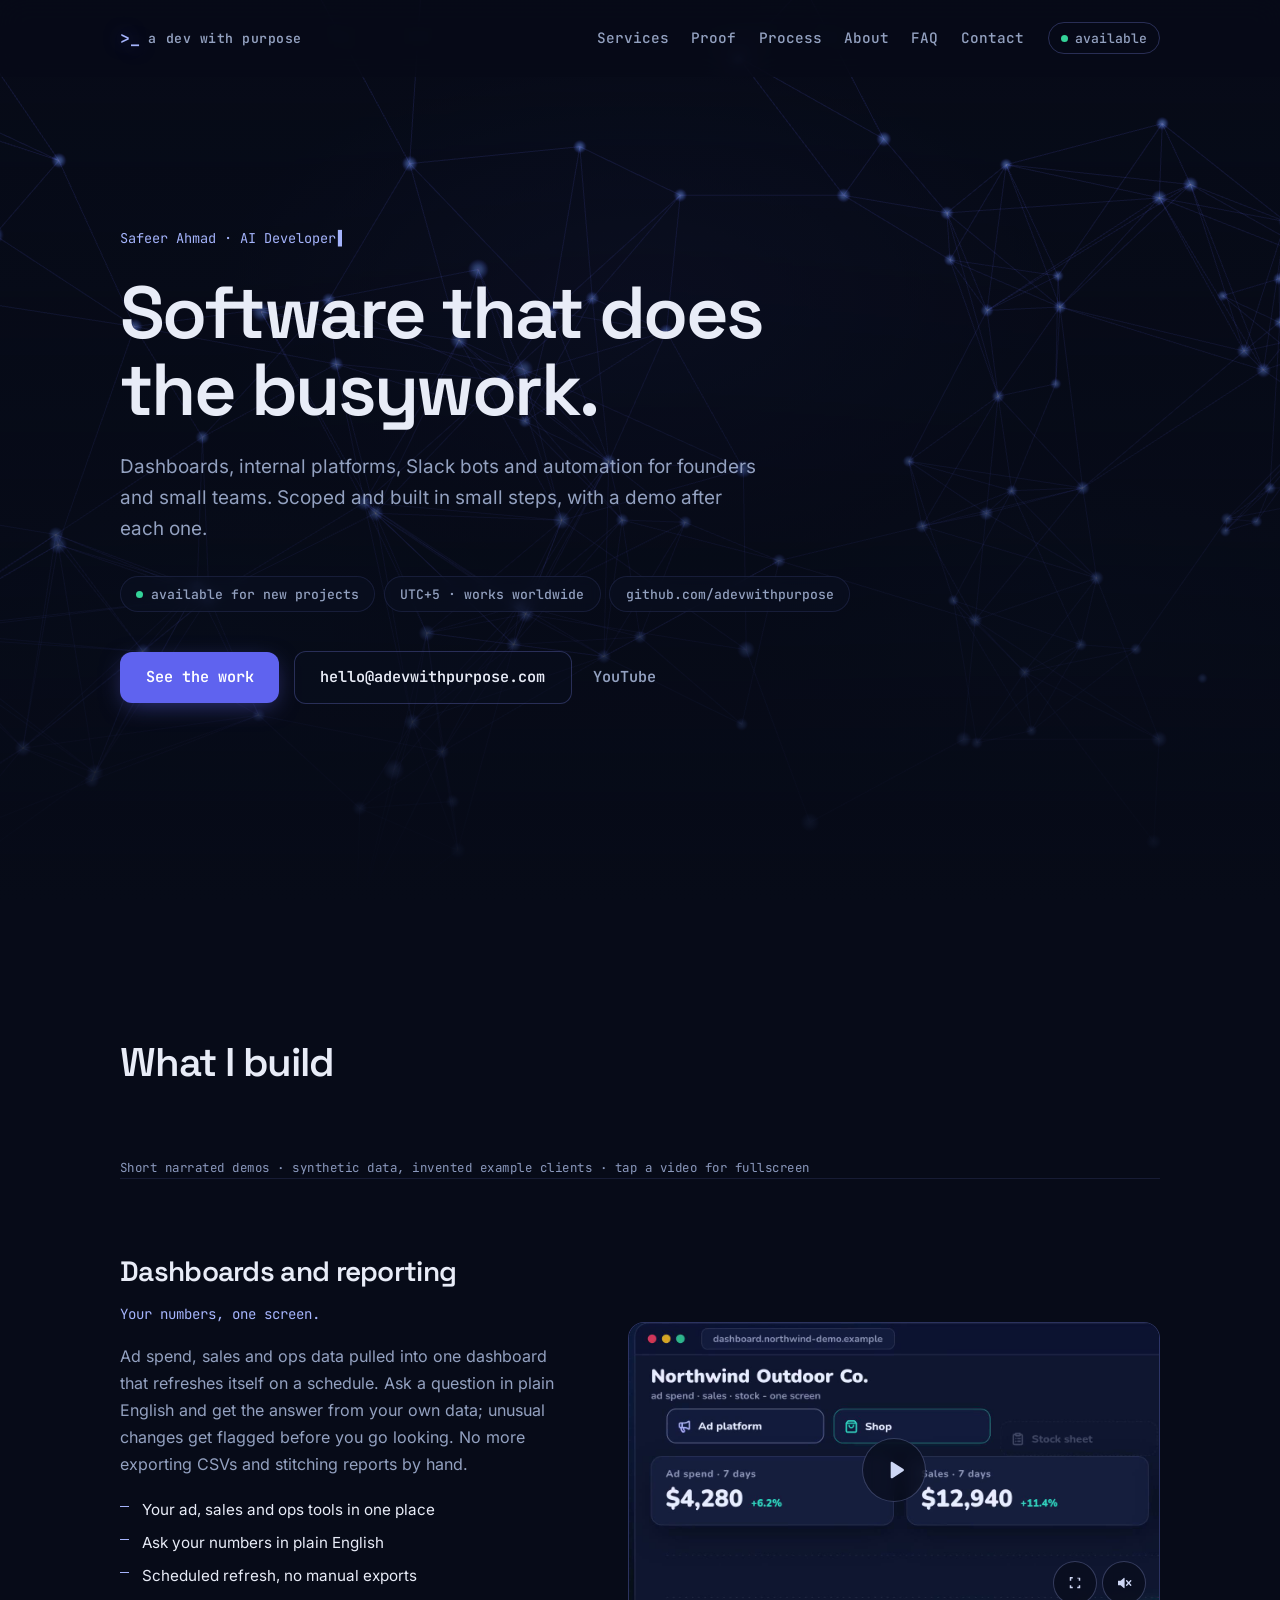
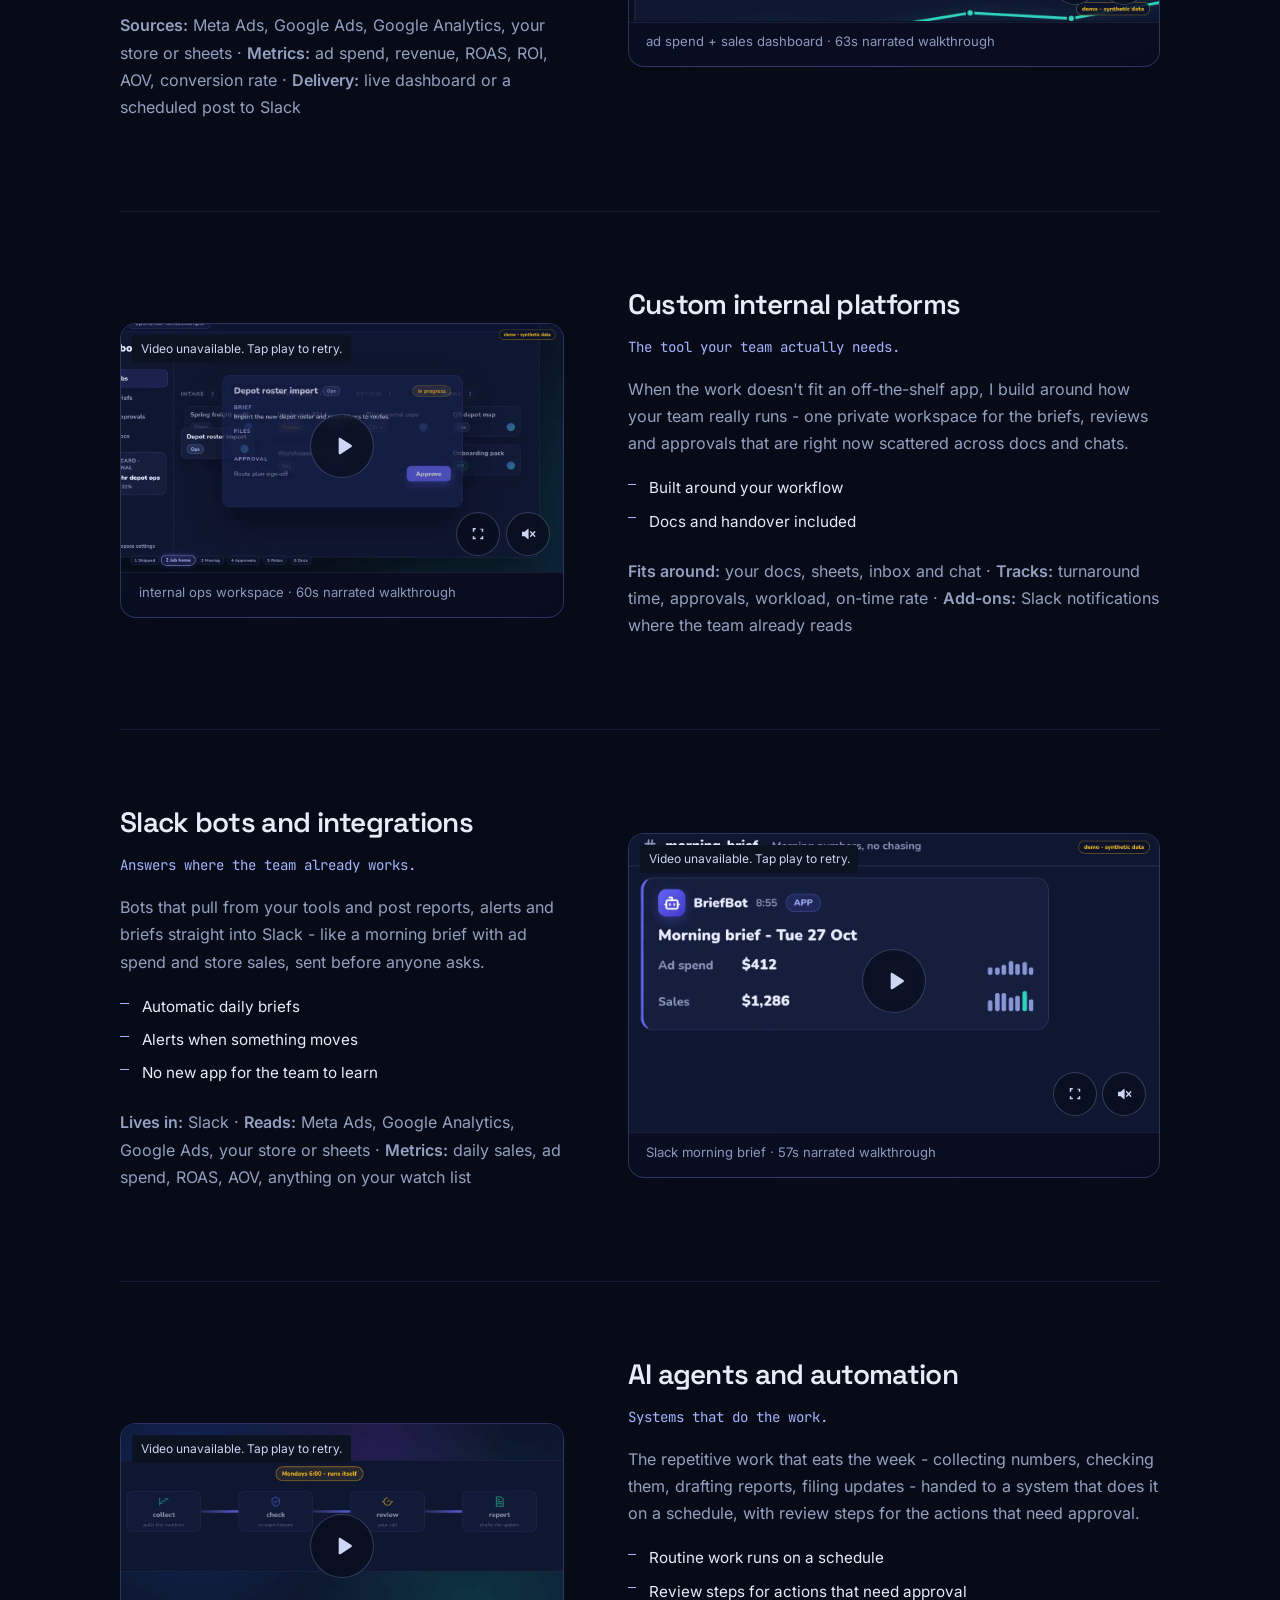
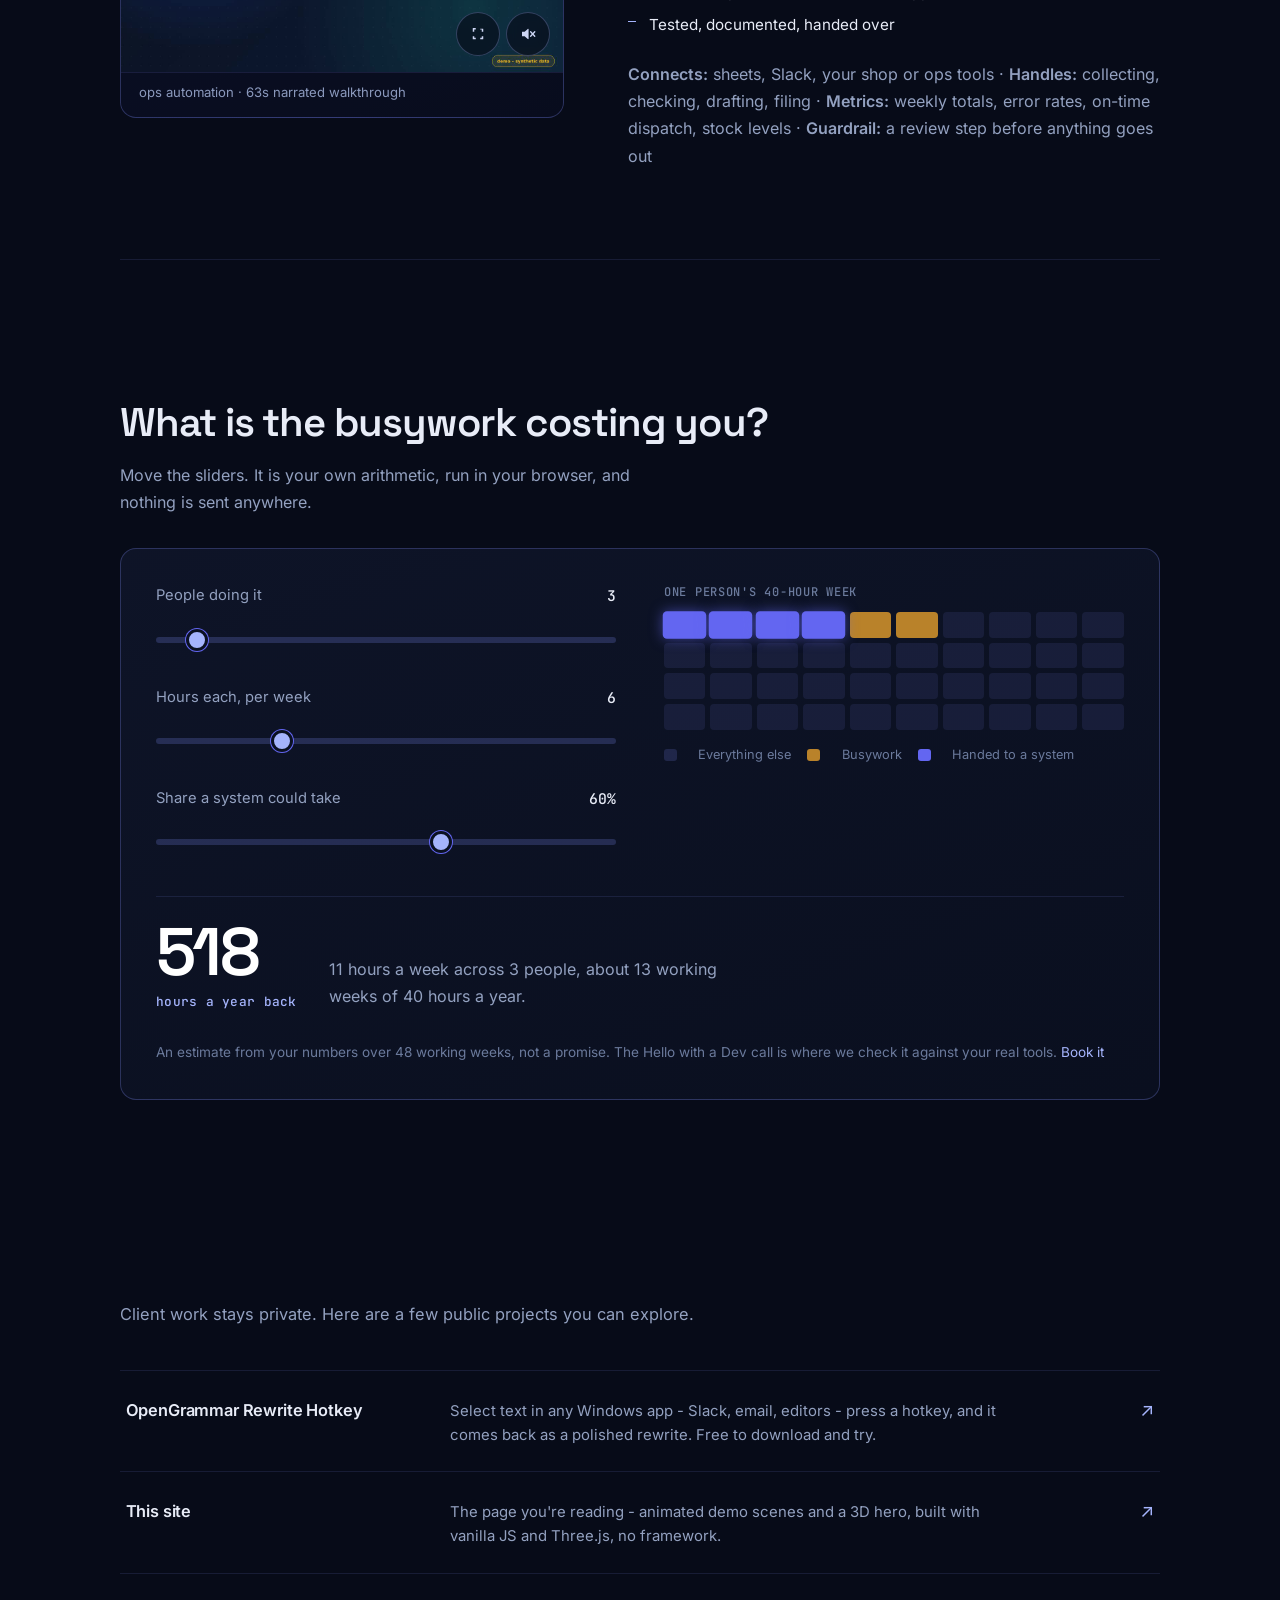
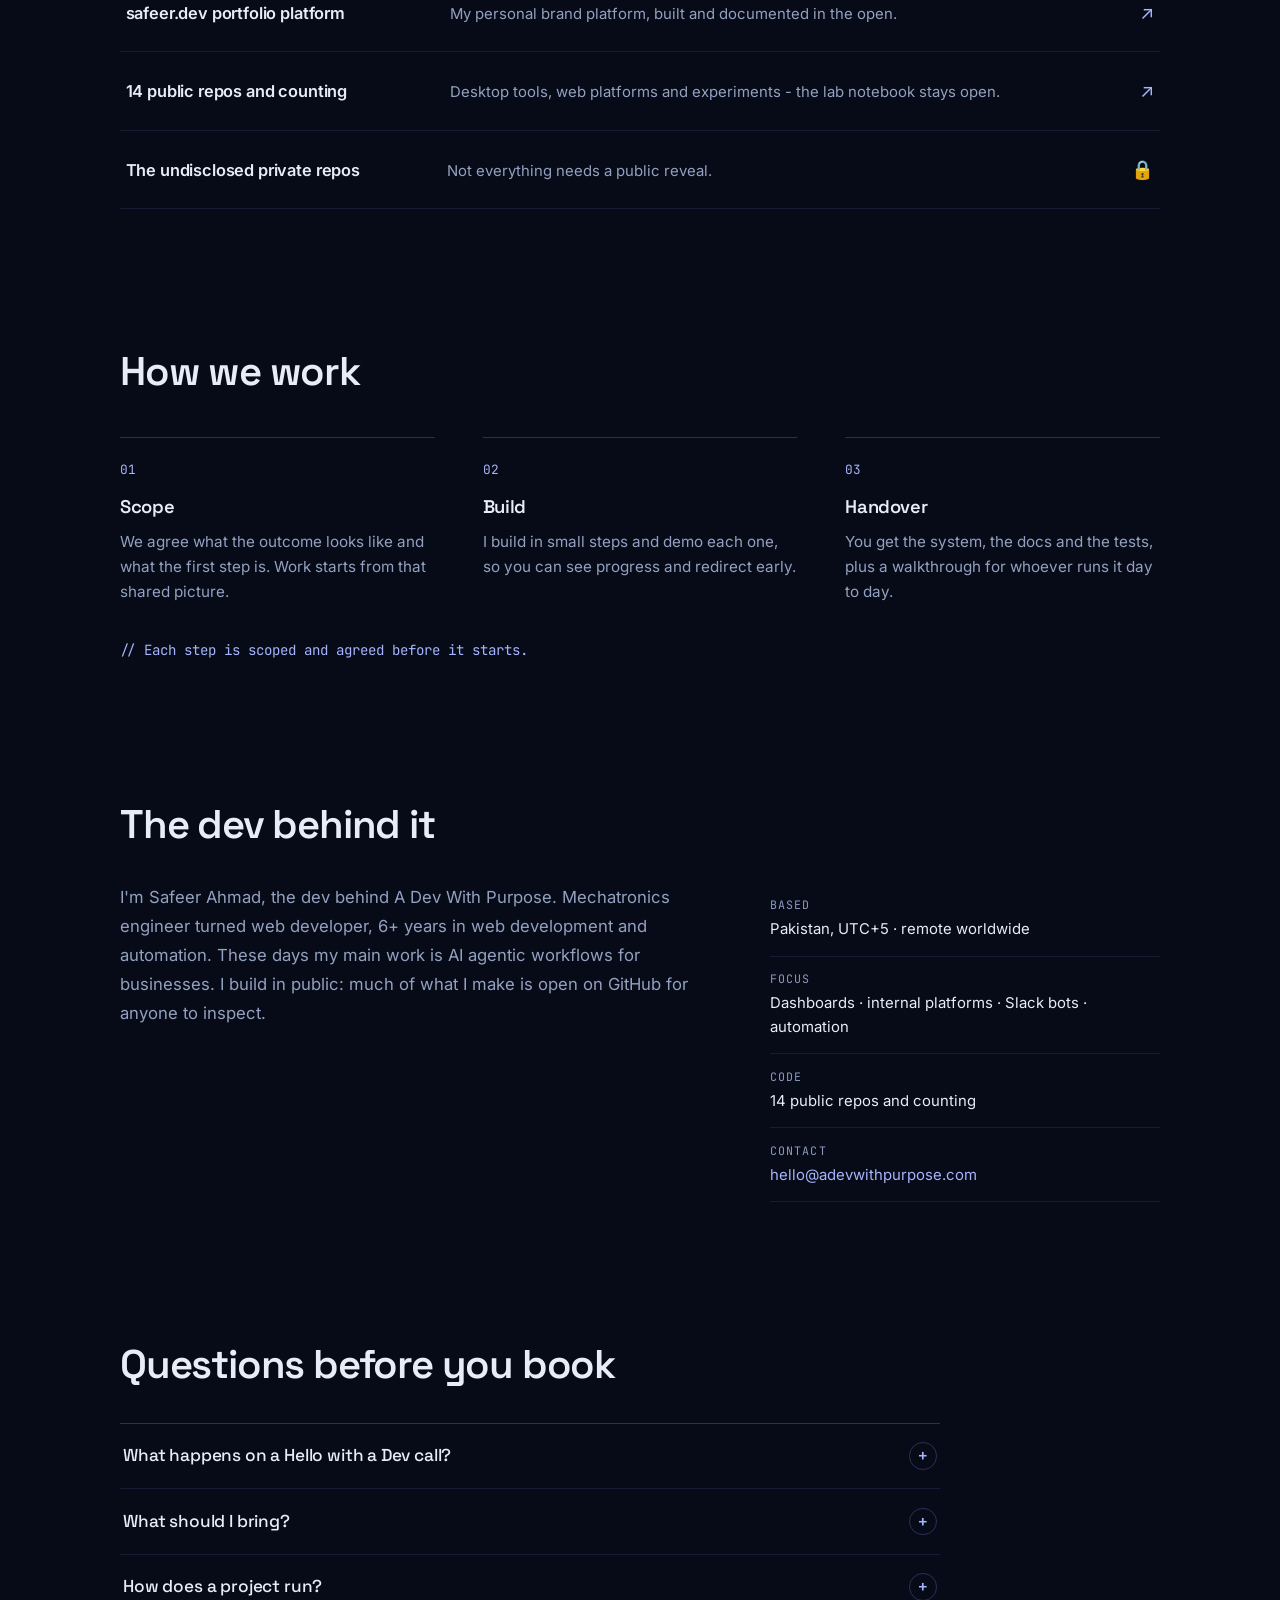
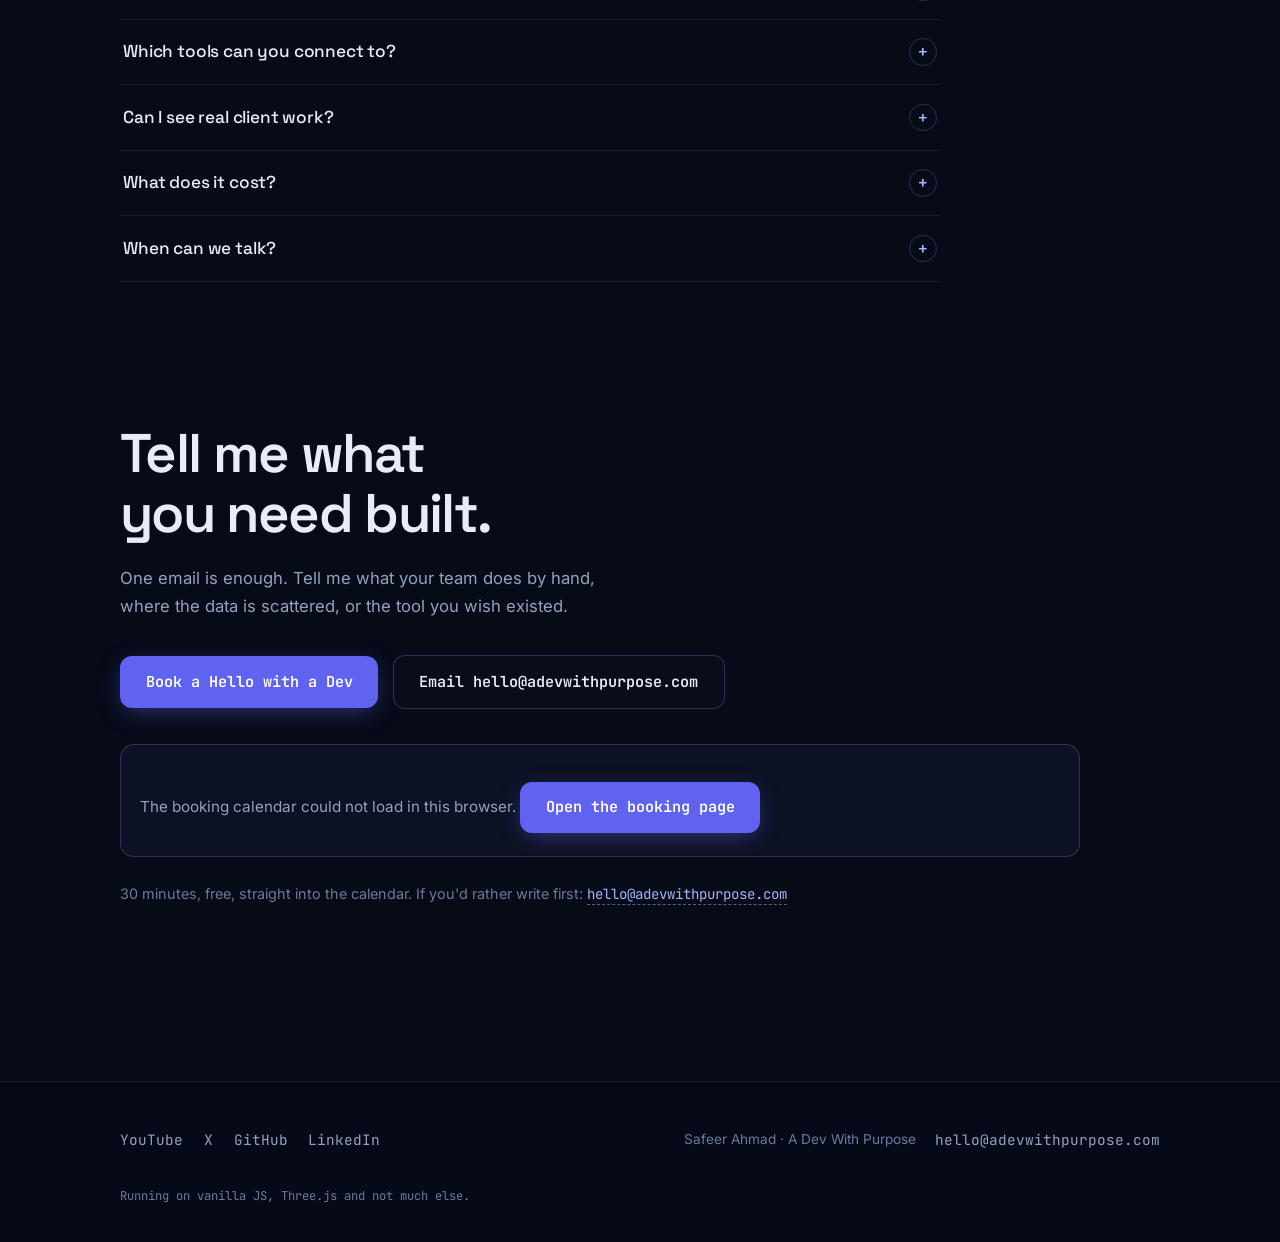
==== commit 43aa51ed: "v5.15: Cal embed waits patiently (official linkReady/linkFailed, 90s), link always visible while loa" ====
--- a/index.html
+++ b/index.html
@@ -19,7 +19,7 @@
   <link rel="preload" href="assets/fonts/inter-400.woff" as="font" type="font/woff" crossorigin>
   <link rel="preload" href="assets/fonts/space-grotesk-latin.woff2" as="font" type="font/woff2" crossorigin>
   <link rel="stylesheet" href="assets/css/styles.css?v=4">
-  <link rel="stylesheet" href="assets/css/v5.css?v=20261028-64">
+  <link rel="stylesheet" href="assets/css/v5.css?v=20261028-65">
   <script type="application/ld+json">{"@context":"https://schema.org","@type":"ProfessionalService","name":"A Dev With Purpose","url":"https://adevwithpurpose.com/","description":"Dashboards, internal platforms, Slack bots and AI agent automation for founders and small teams.","email":"hello@adevwithpurpose.com","founder":{"@type":"Person","name":"Safeer Ahmad","jobTitle":"AI Developer"},"areaServed":"Worldwide","knowsAbout":["Dashboards and reporting","Internal platforms","Slack bots","AI agents and automation"],"sameAs":["https://www.youtube.com/@adevwithpurpose","https://x.com/adevwithpurpose","https://github.com/adevwithpurpose","https://www.linkedin.com/in/adevwithpurpose"]}</script>
   <script type="application/ld+json">{"@context":"https://schema.org","@type":"FAQPage","mainEntity":[{"@type":"Question","name":"What happens on a Hello with a Dev call?","acceptedAnswer":{"@type":"Answer","text":"It is a free 30-minute chat. You tell me what your team does by hand and where the data lives, and we work out whether it is worth building and what the first step would be."}},{"@type":"Question","name":"What should I bring?","acceptedAnswer":{"@type":"Answer","text":"Nothing formal. A rough list of the manual tasks, the tools involved (ads, store, sheets, Slack) and who reads the result is enough."}},{"@type":"Question","name":"How does a project run?","acceptedAnswer":{"@type":"Answer","text":"We agree the outcome and the first step, I build in small steps with a demo after each one, and you get the system, the docs, the tests and a walkthrough at handover."}},{"@type":"Question","name":"Which tools can you connect to?","acceptedAnswer":{"@type":"Answer","text":"The demos use Meta Ads, Google Ads, Google Analytics, store data, sheets and Slack. If your tool has an API or can export data it is usually a candidate, and I will tell you plainly if it is not."}},{"@type":"Question","name":"Can I see real client work?","acceptedAnswer":{"@type":"Answer","text":"Client work stays private. What I can show is the public repos, this site and the demo videos, which use synthetic data and invented example clients."}},{"@type":"Question","name":"What does it cost?","acceptedAnswer":{"@type":"Answer","text":"It depends on scope, and I would rather quote against a real scope than guess here. The first call is free and it is where we size it."}},{"@type":"Question","name":"When can we talk?","acceptedAnswer":{"@type":"Answer","text":"Booking slots run Monday to Saturday, 10:00 to 18:00 Pakistan time (UTC+5), and you see them in your own time zone. If nothing fits, email me and we will find a time."}}]}</script>
 </head>
@@ -282,6 +282,6 @@
   </div>
 </footer>
 
-<script type="module" src="assets/js/main-v5.js?v=20261028-64"></script>
+<script type="module" src="assets/js/main-v5.js?v=20261028-65"></script>
 </body>
 </html>
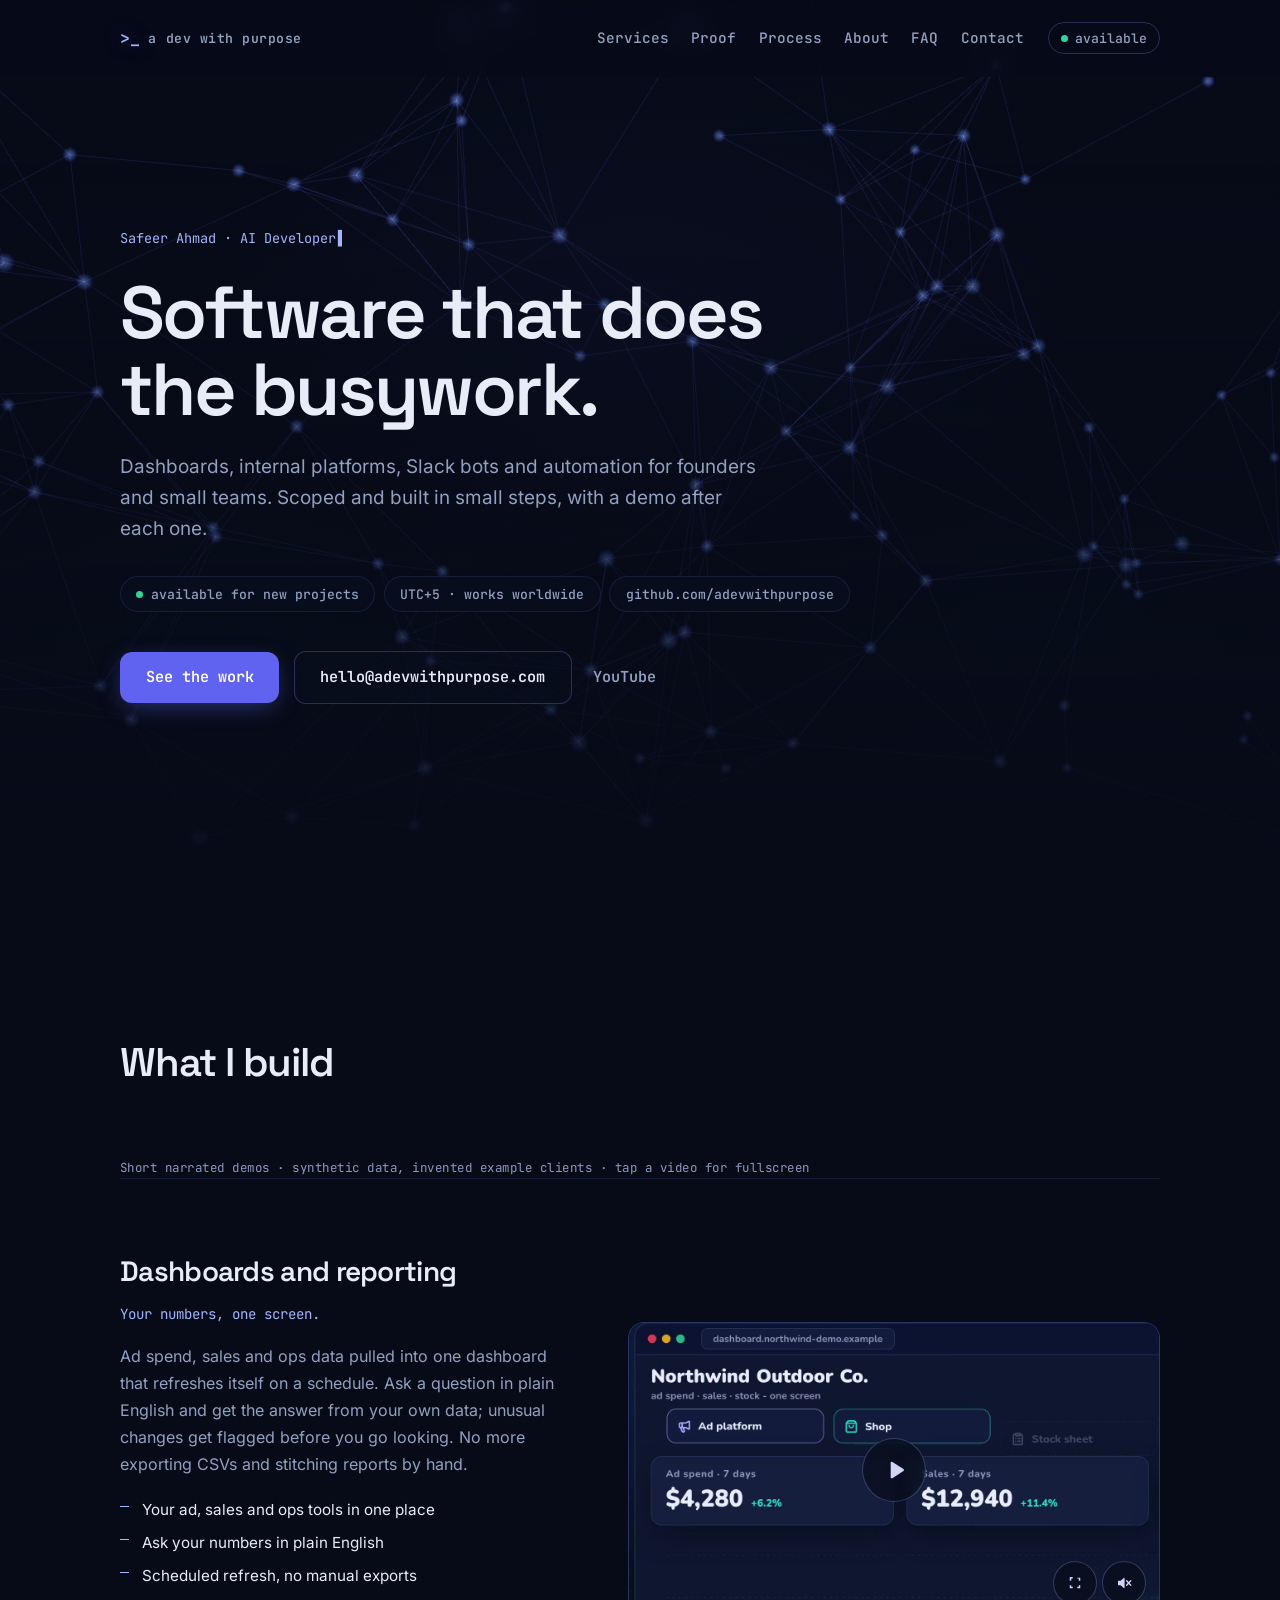
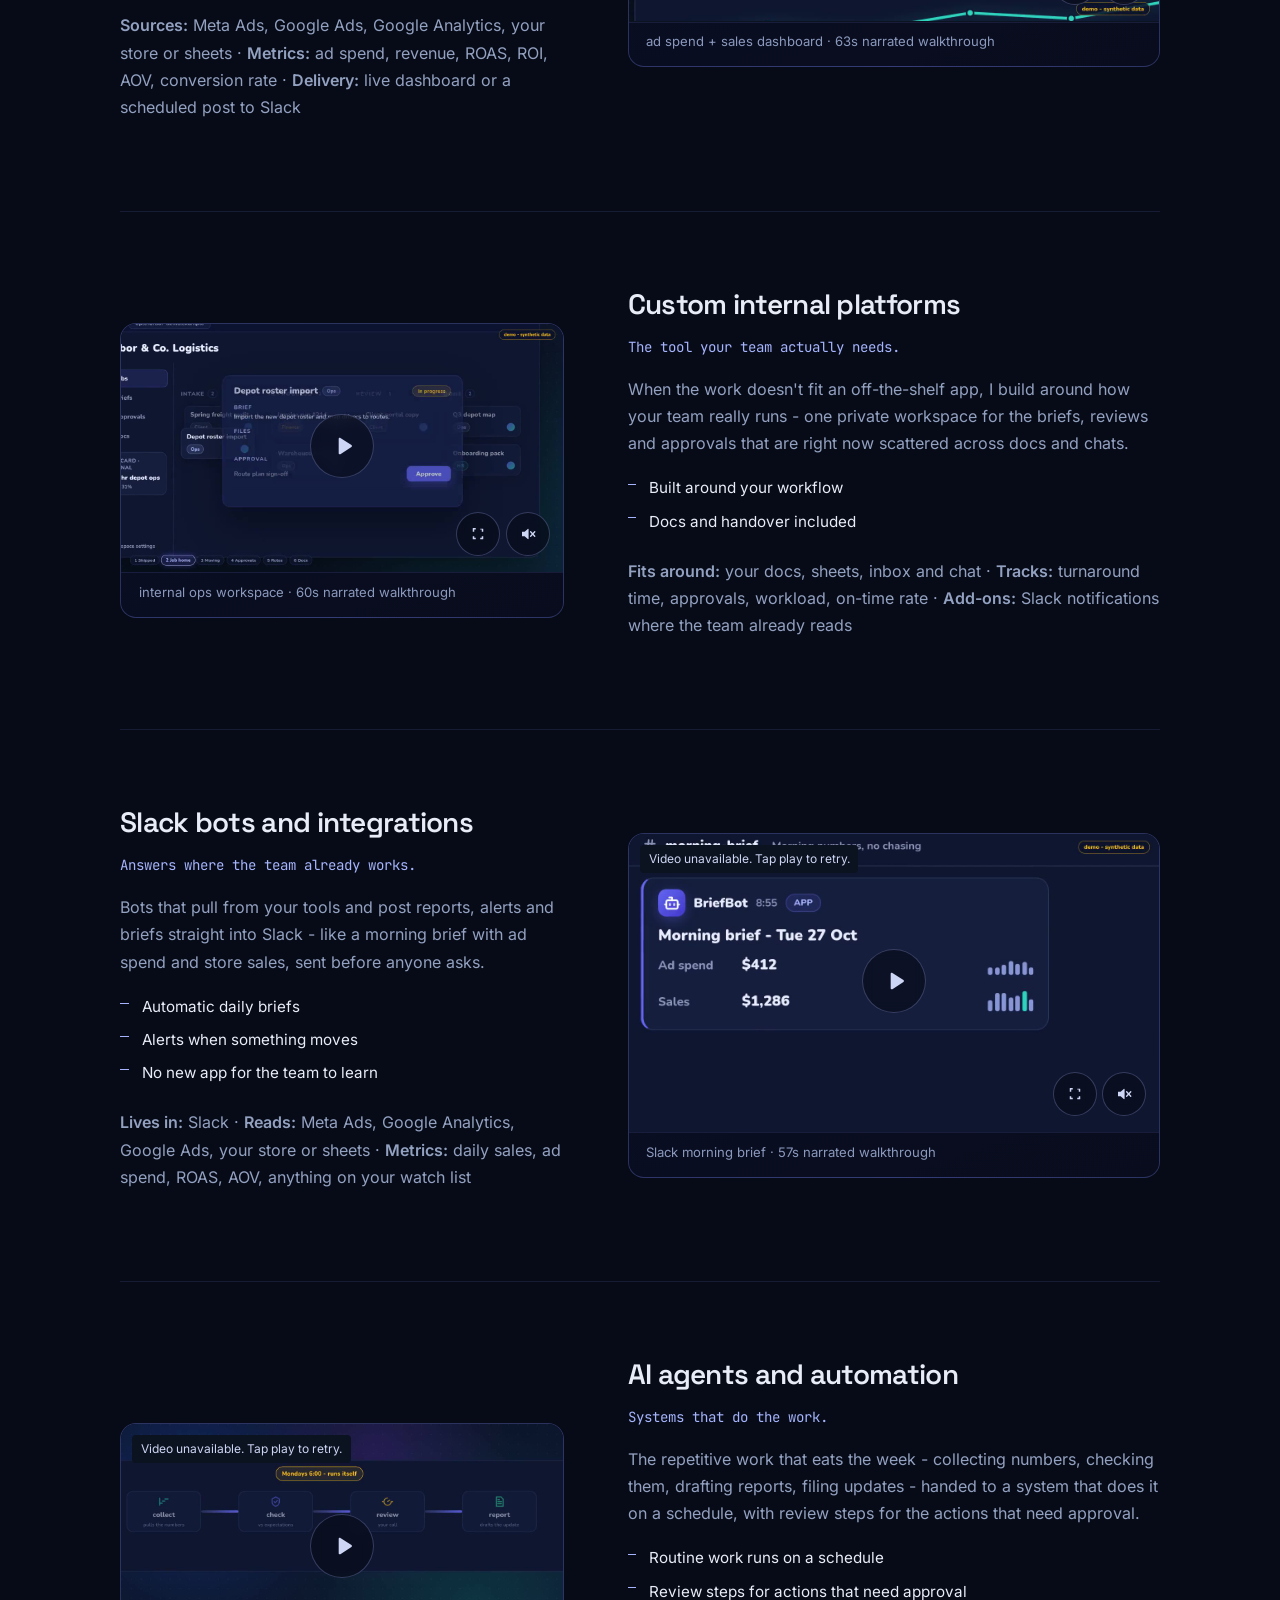
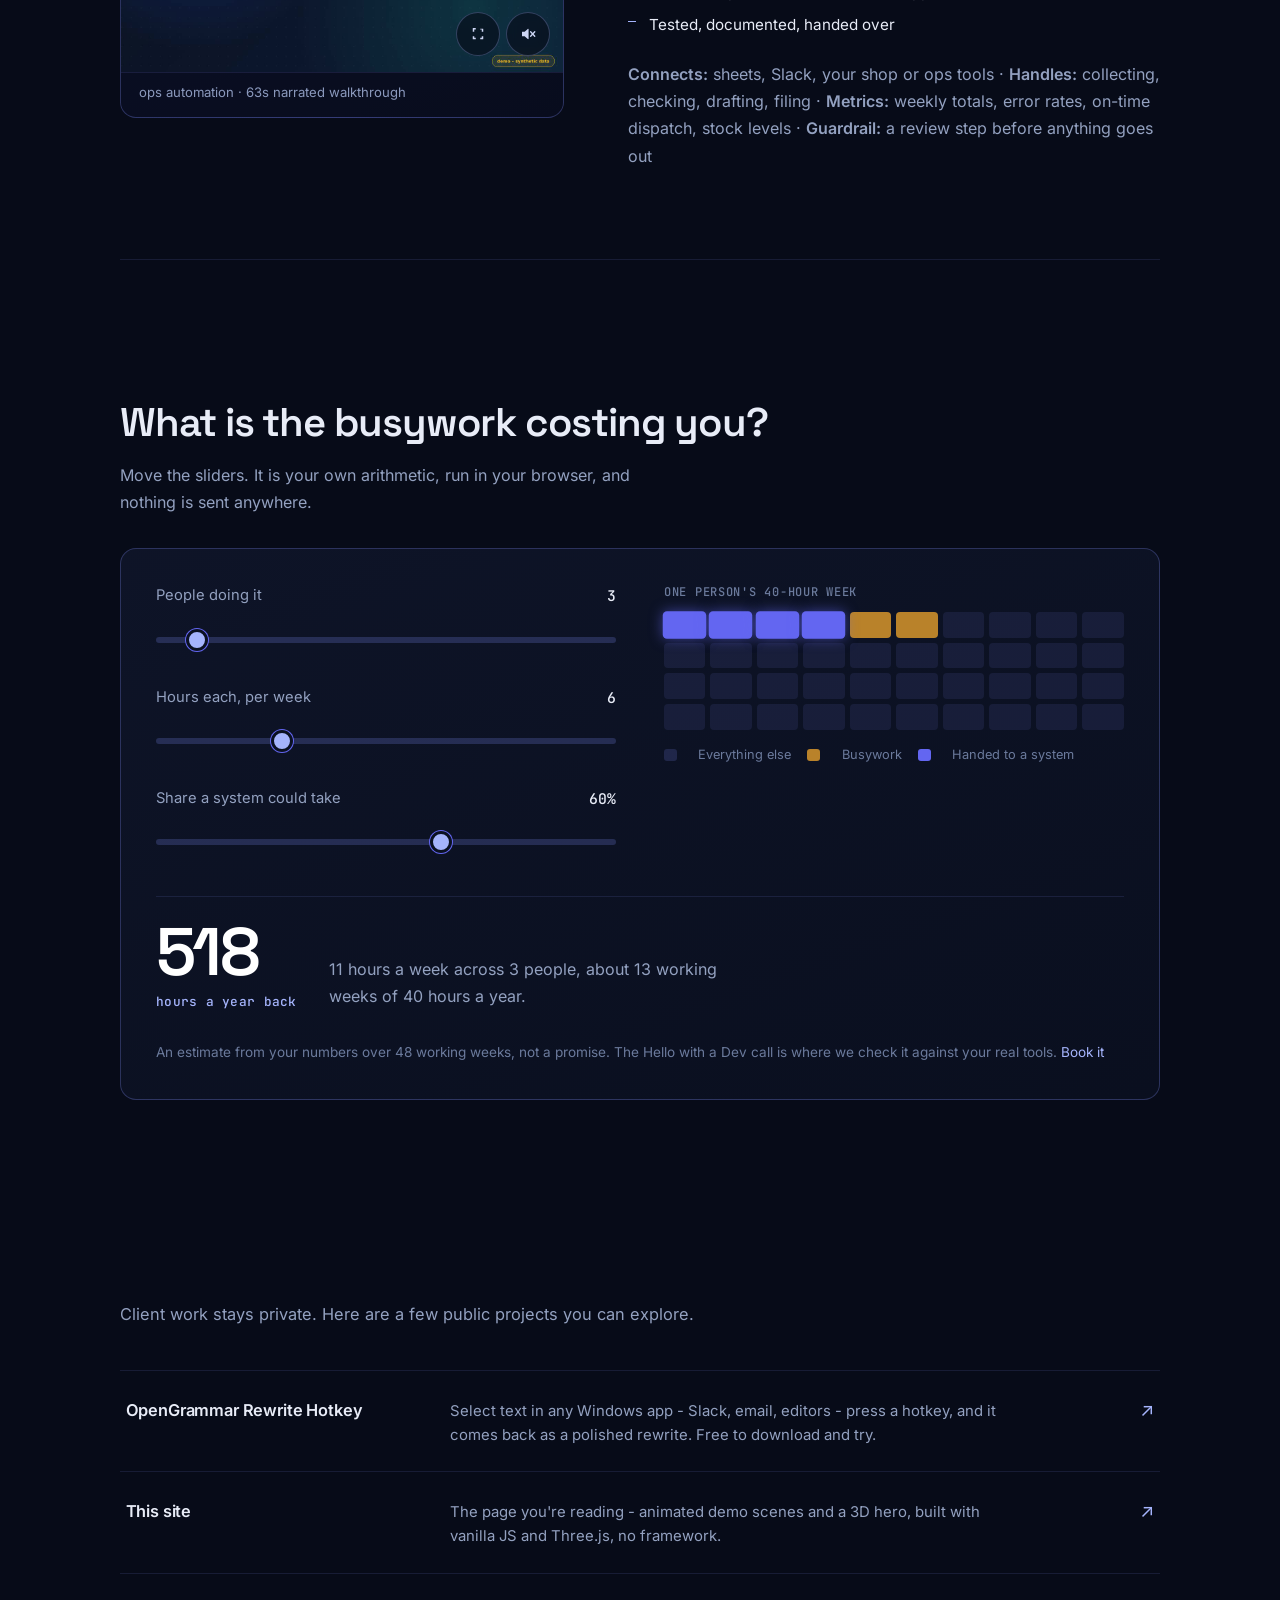
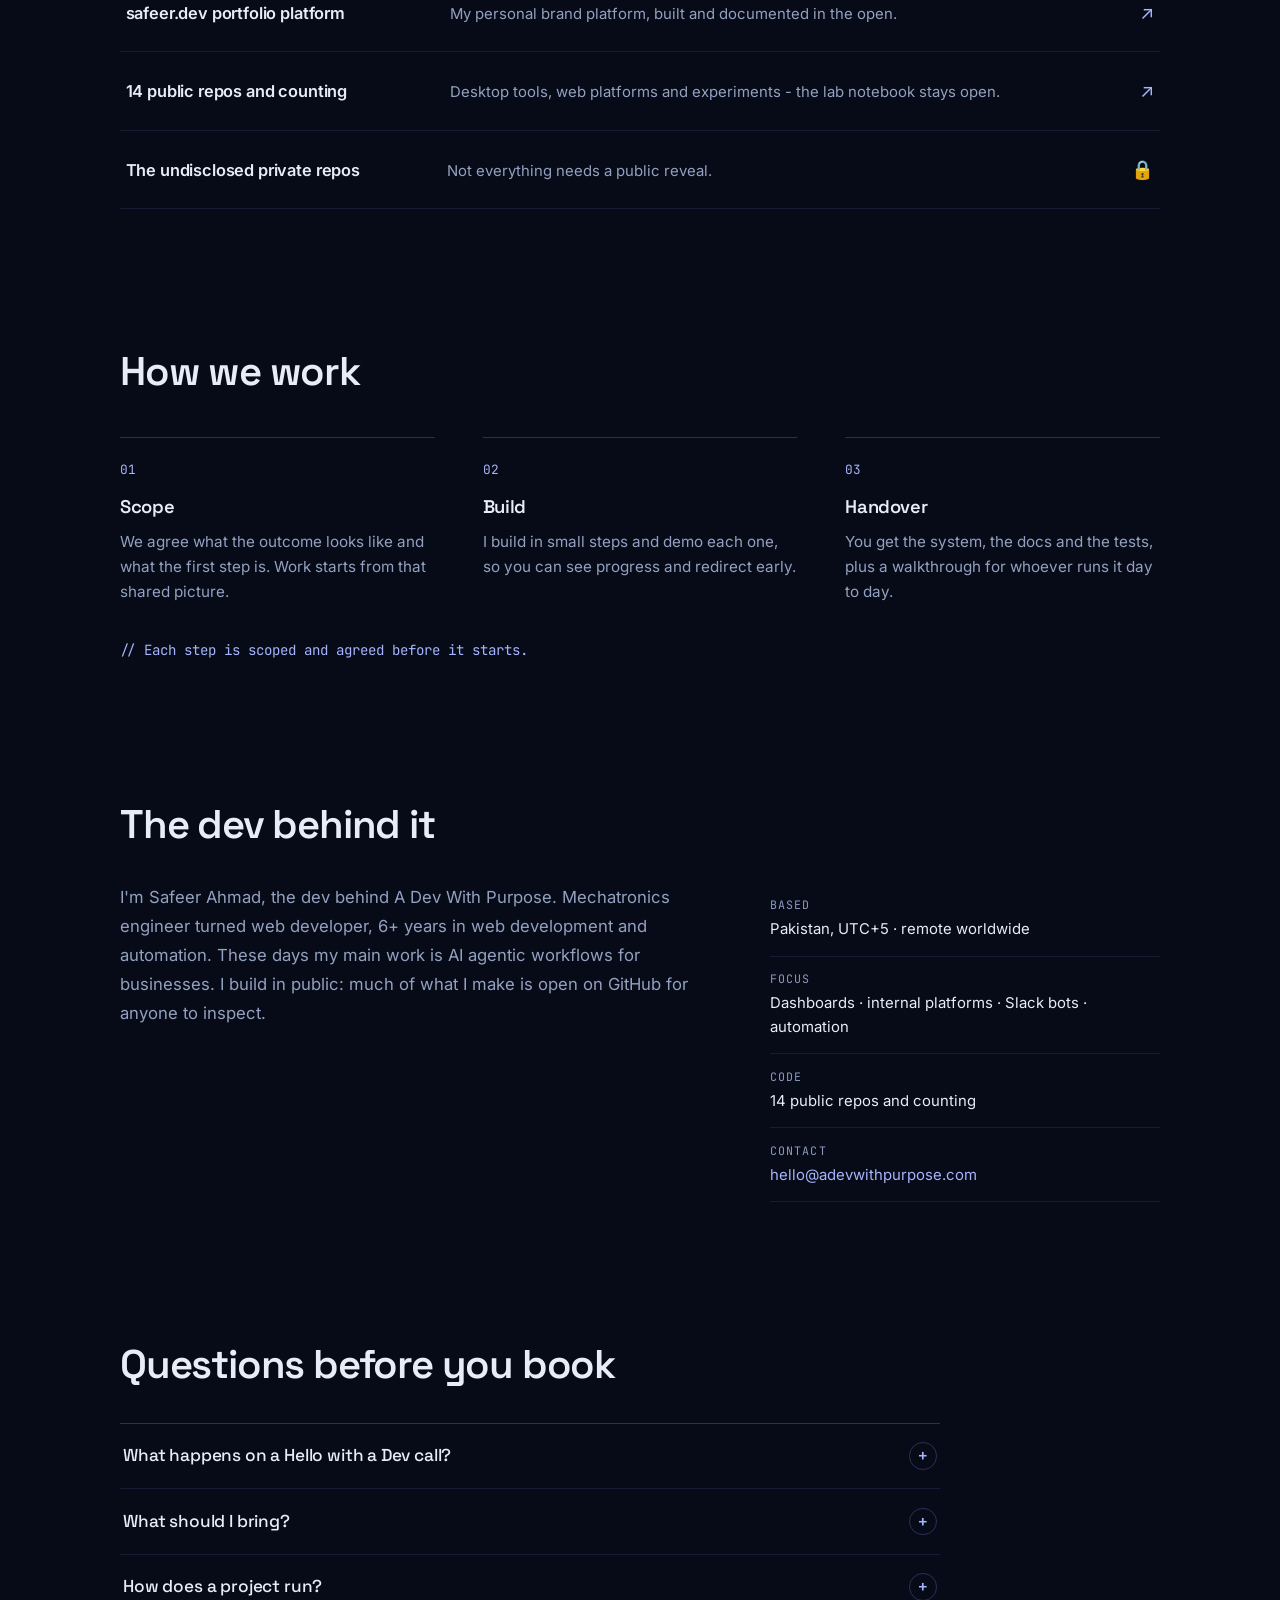
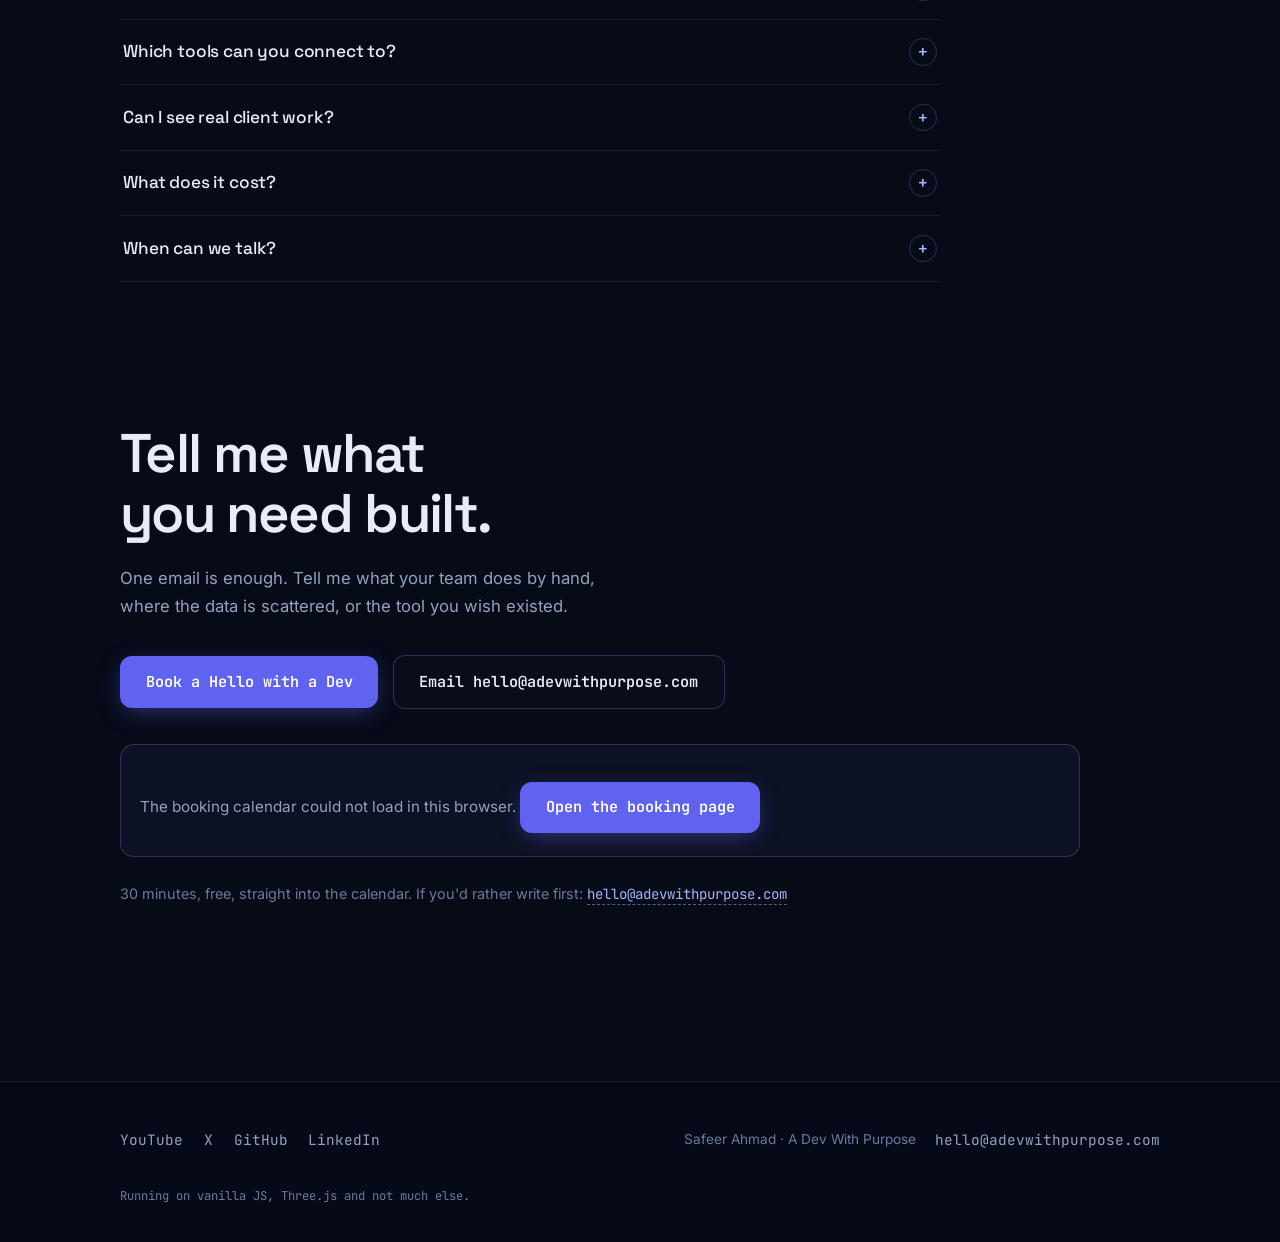
==== commit 6a2a6a52: "v5.16: modal video no backdrop-filter (frame drops), presented-frame watchdog" ====
--- a/index.html
+++ b/index.html
@@ -19,7 +19,7 @@
   <link rel="preload" href="assets/fonts/inter-400.woff" as="font" type="font/woff" crossorigin>
   <link rel="preload" href="assets/fonts/space-grotesk-latin.woff2" as="font" type="font/woff2" crossorigin>
   <link rel="stylesheet" href="assets/css/styles.css?v=4">
-  <link rel="stylesheet" href="assets/css/v5.css?v=20261028-65">
+  <link rel="stylesheet" href="assets/css/v5.css?v=20261028-66">
   <script type="application/ld+json">{"@context":"https://schema.org","@type":"ProfessionalService","name":"A Dev With Purpose","url":"https://adevwithpurpose.com/","description":"Dashboards, internal platforms, Slack bots and AI agent automation for founders and small teams.","email":"hello@adevwithpurpose.com","founder":{"@type":"Person","name":"Safeer Ahmad","jobTitle":"AI Developer"},"areaServed":"Worldwide","knowsAbout":["Dashboards and reporting","Internal platforms","Slack bots","AI agents and automation"],"sameAs":["https://www.youtube.com/@adevwithpurpose","https://x.com/adevwithpurpose","https://github.com/adevwithpurpose","https://www.linkedin.com/in/adevwithpurpose"]}</script>
   <script type="application/ld+json">{"@context":"https://schema.org","@type":"FAQPage","mainEntity":[{"@type":"Question","name":"What happens on a Hello with a Dev call?","acceptedAnswer":{"@type":"Answer","text":"It is a free 30-minute chat. You tell me what your team does by hand and where the data lives, and we work out whether it is worth building and what the first step would be."}},{"@type":"Question","name":"What should I bring?","acceptedAnswer":{"@type":"Answer","text":"Nothing formal. A rough list of the manual tasks, the tools involved (ads, store, sheets, Slack) and who reads the result is enough."}},{"@type":"Question","name":"How does a project run?","acceptedAnswer":{"@type":"Answer","text":"We agree the outcome and the first step, I build in small steps with a demo after each one, and you get the system, the docs, the tests and a walkthrough at handover."}},{"@type":"Question","name":"Which tools can you connect to?","acceptedAnswer":{"@type":"Answer","text":"The demos use Meta Ads, Google Ads, Google Analytics, store data, sheets and Slack. If your tool has an API or can export data it is usually a candidate, and I will tell you plainly if it is not."}},{"@type":"Question","name":"Can I see real client work?","acceptedAnswer":{"@type":"Answer","text":"Client work stays private. What I can show is the public repos, this site and the demo videos, which use synthetic data and invented example clients."}},{"@type":"Question","name":"What does it cost?","acceptedAnswer":{"@type":"Answer","text":"It depends on scope, and I would rather quote against a real scope than guess here. The first call is free and it is where we size it."}},{"@type":"Question","name":"When can we talk?","acceptedAnswer":{"@type":"Answer","text":"Booking slots run Monday to Saturday, 10:00 to 18:00 Pakistan time (UTC+5), and you see them in your own time zone. If nothing fits, email me and we will find a time."}}]}</script>
 </head>
@@ -282,6 +282,6 @@
   </div>
 </footer>
 
-<script type="module" src="assets/js/main-v5.js?v=20261028-65"></script>
+<script type="module" src="assets/js/main-v5.js?v=20261028-66"></script>
 </body>
 </html>
--- a/assets/css/v5.css
+++ b/assets/css/v5.css
@@ -240,7 +240,7 @@
 /* expanded demo modal (fallback when native fullscreen is unavailable) */
 body.v5 .demo-modal {
   position: fixed; inset: 0; z-index: 120; display: flex; align-items: center; justify-content: center;
-  background: rgba(4,7,16,0.88); backdrop-filter: blur(6px); padding: 3.5rem 1rem 1.5rem;
+  background: rgba(4,7,16,0.96); padding: 3.5rem 1rem 1.5rem; /* no backdrop-filter: blurring live video behind halves the frame rate */
 }
 body.v5 .demo-modal-stage { width: min(92vw, 70rem); }
 body.v5 .demo-modal-stage video { width: 100%; max-height: 82vh; border-radius: 12px; background: #000; }
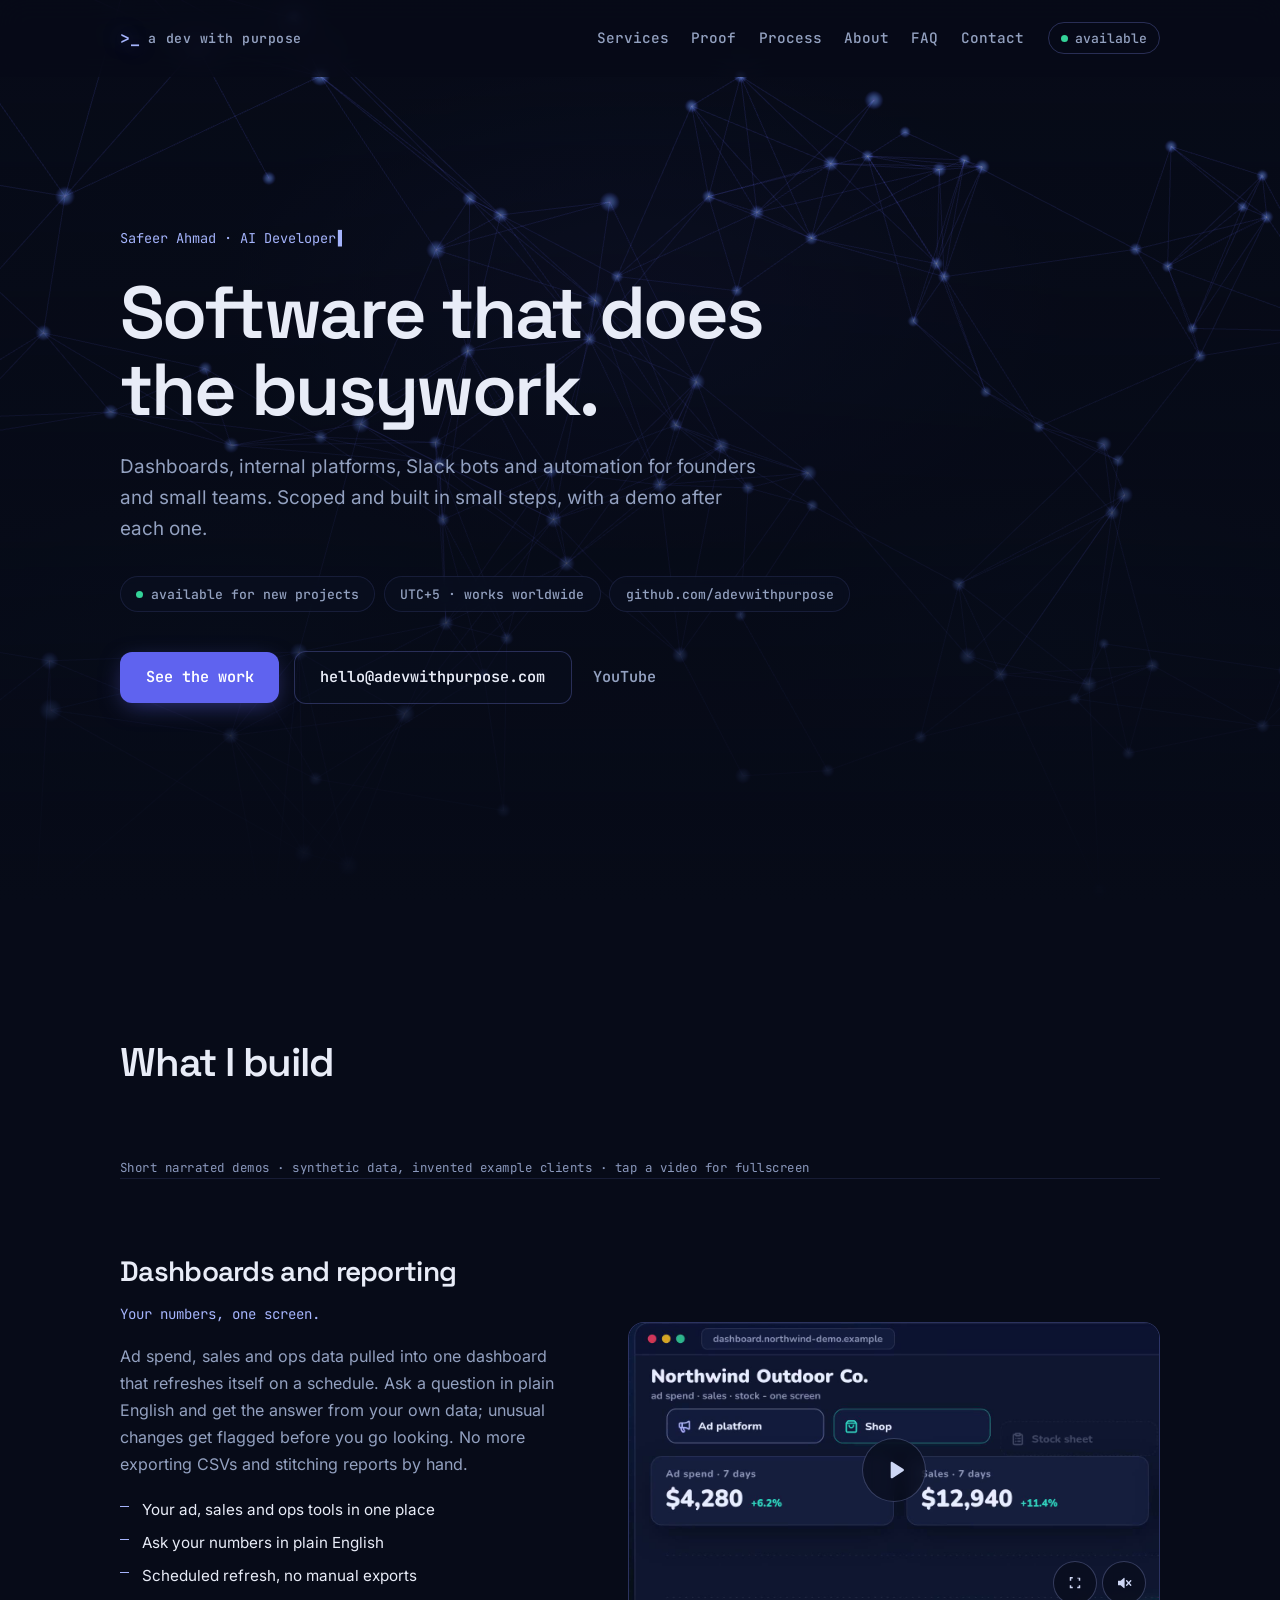
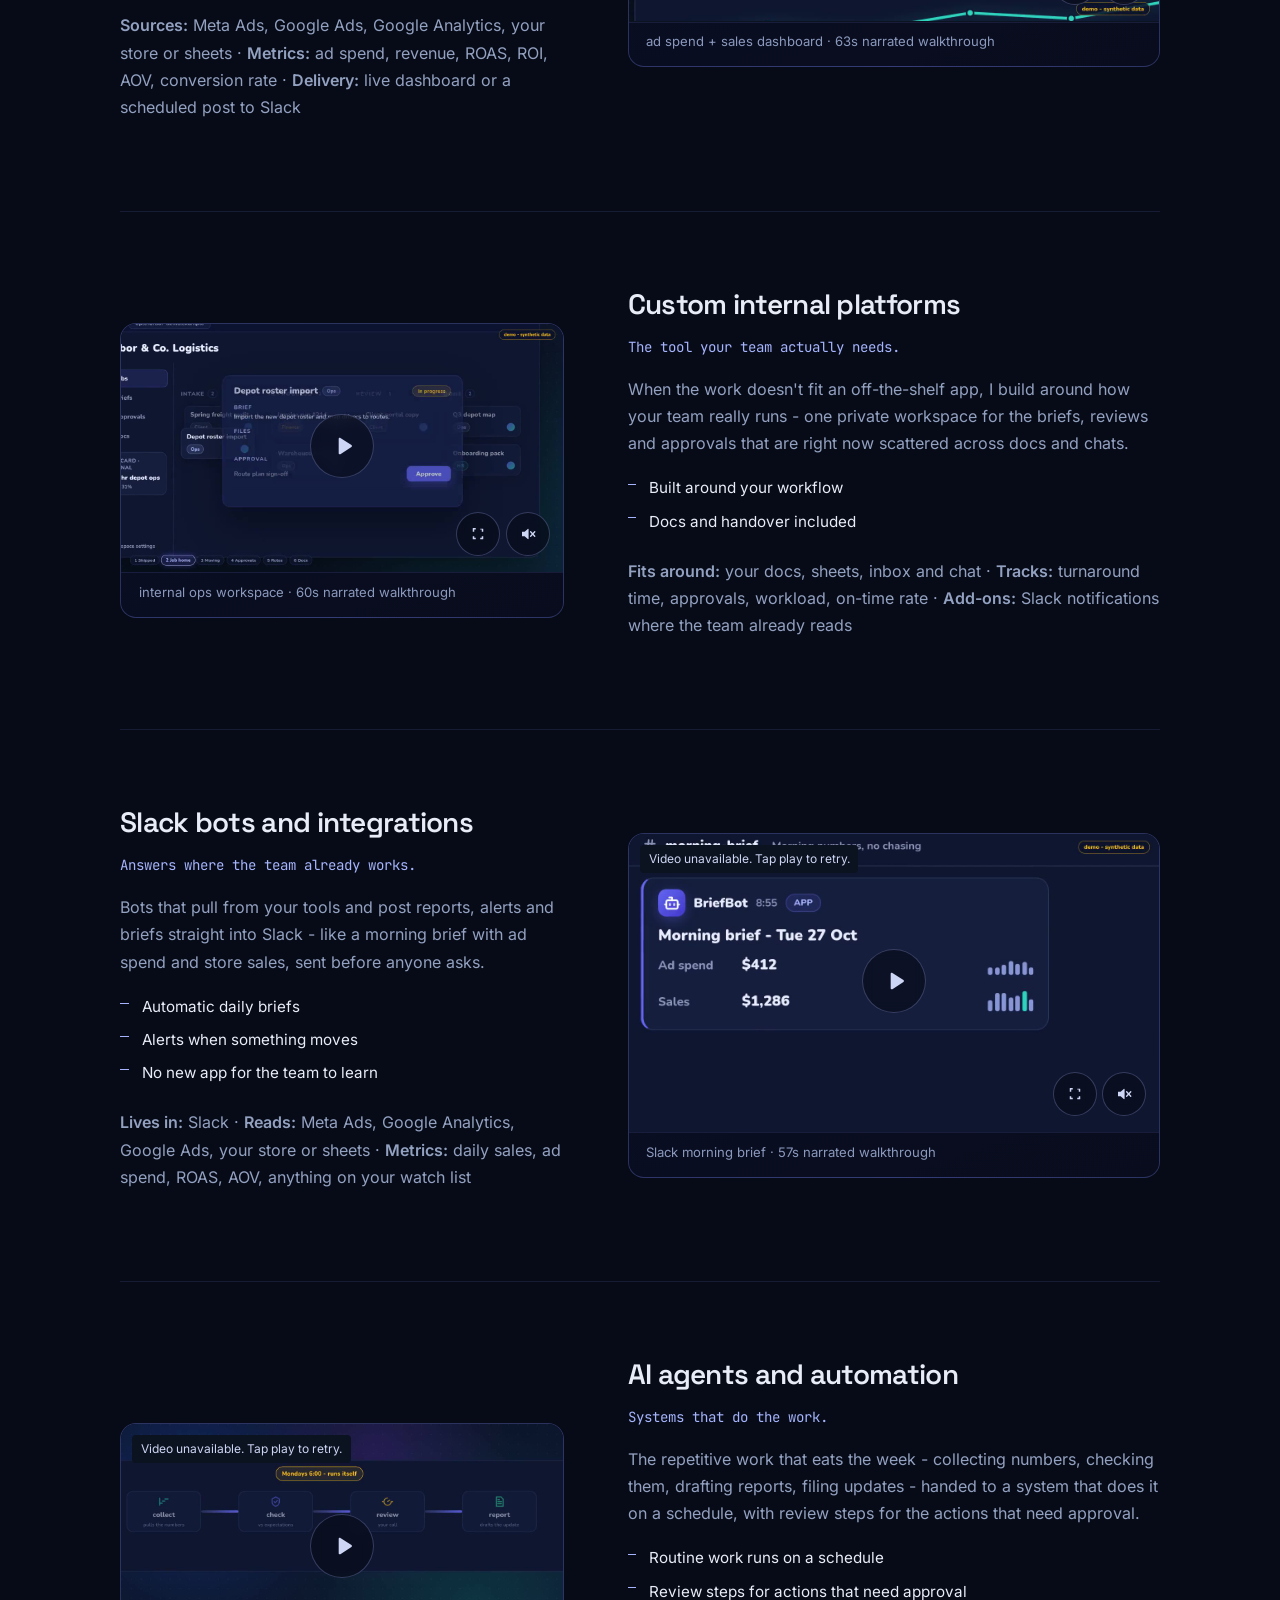
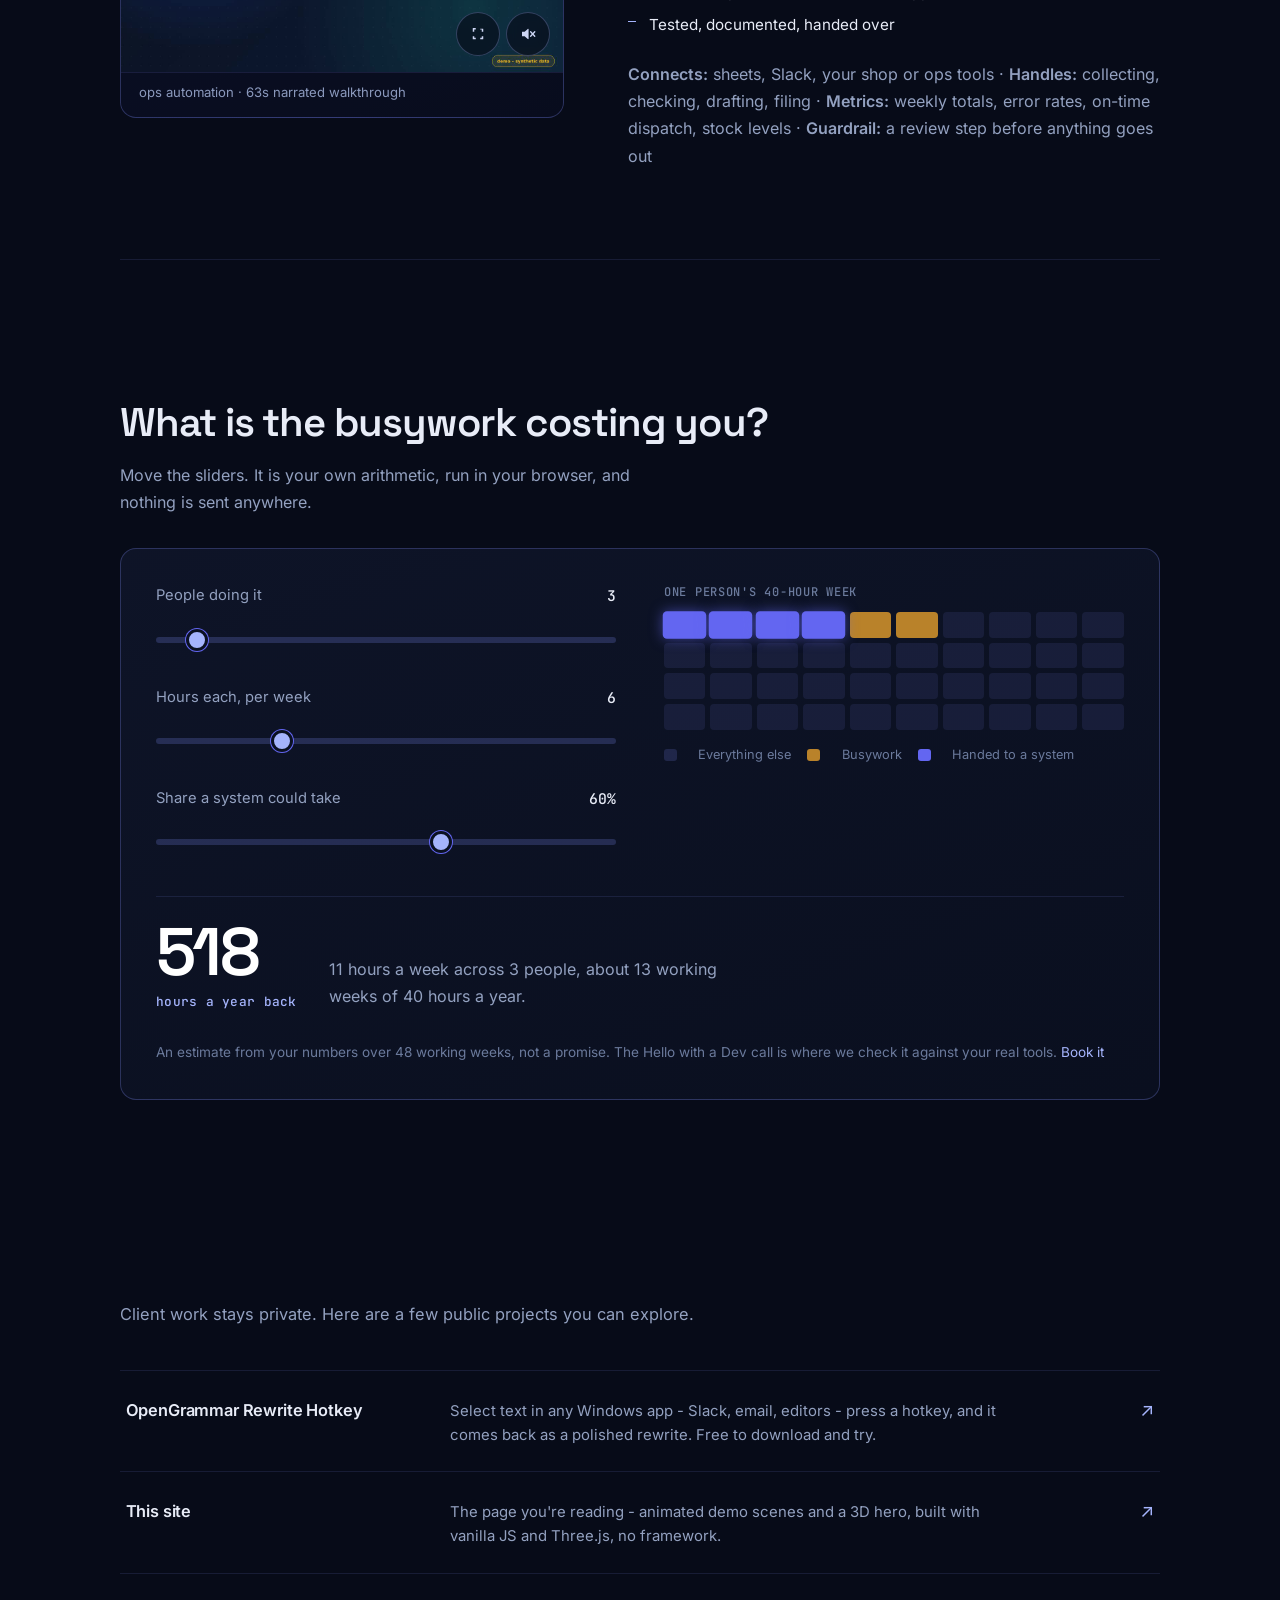
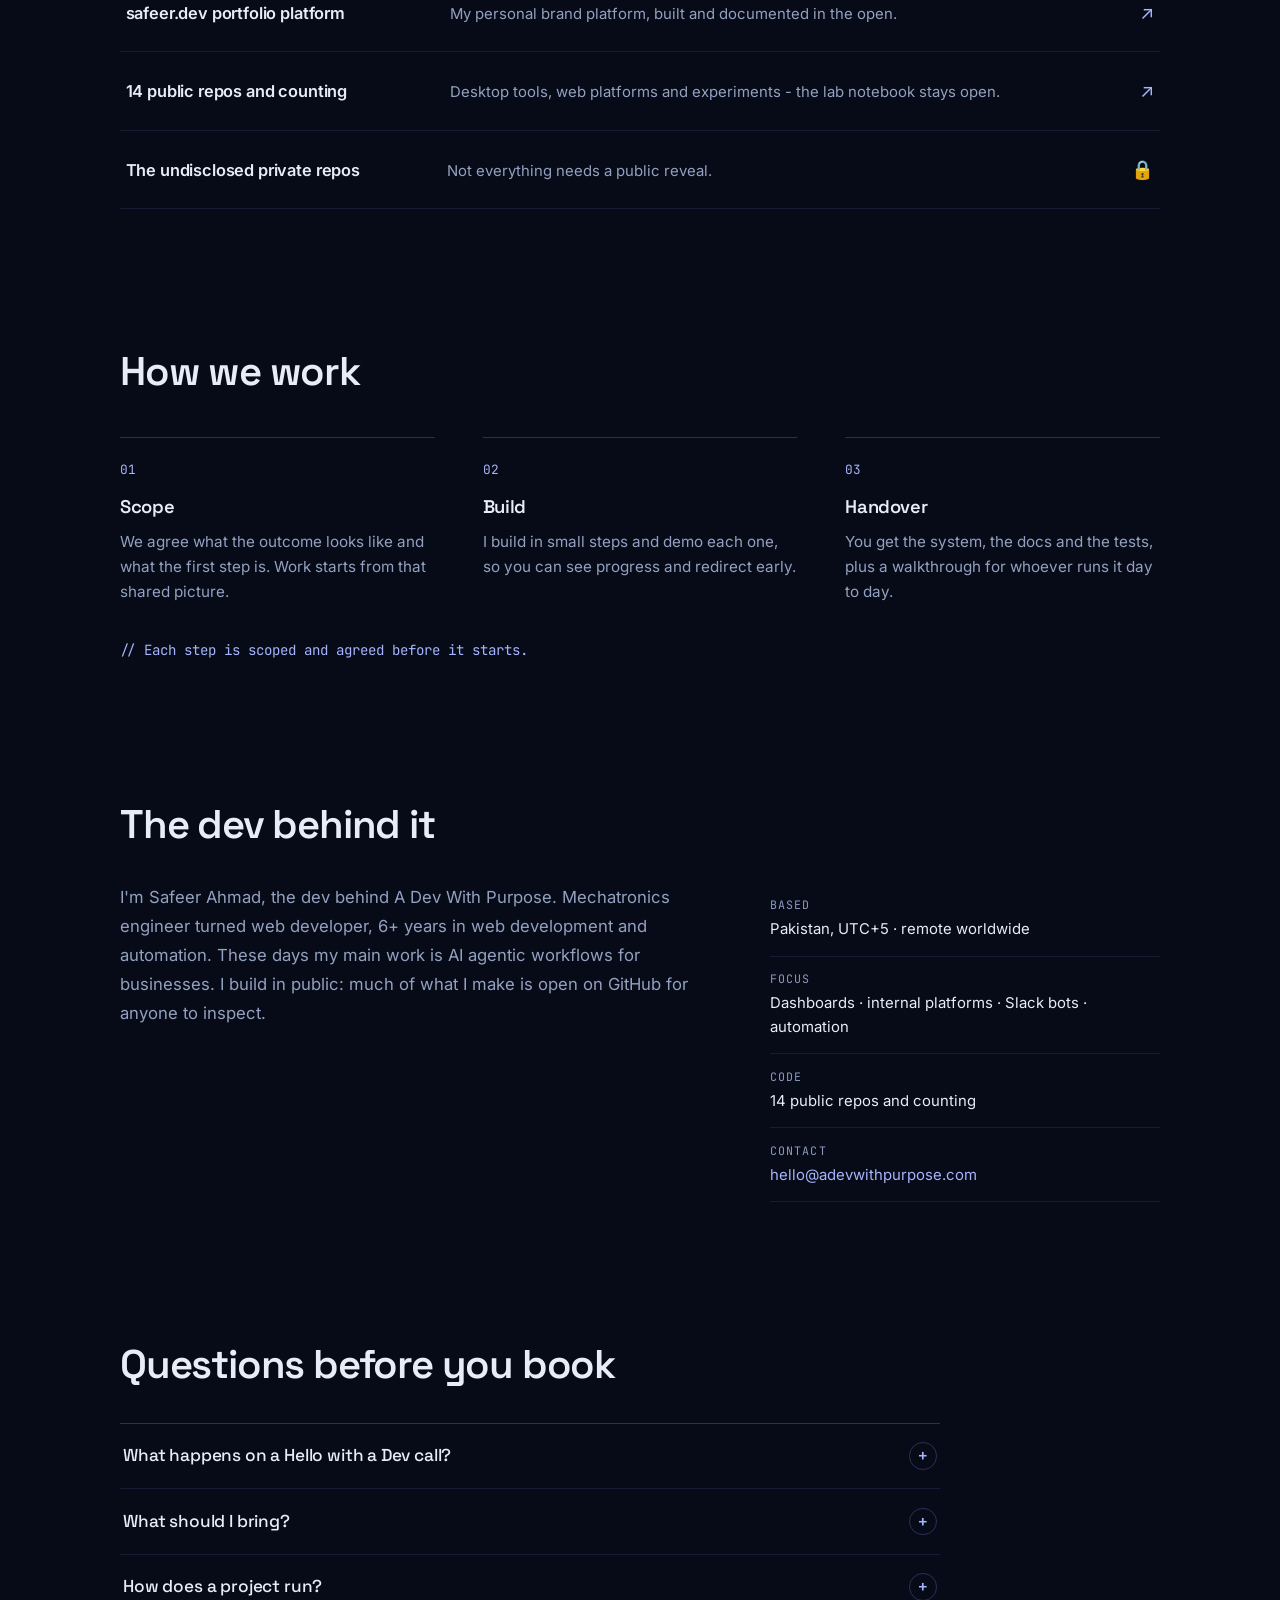
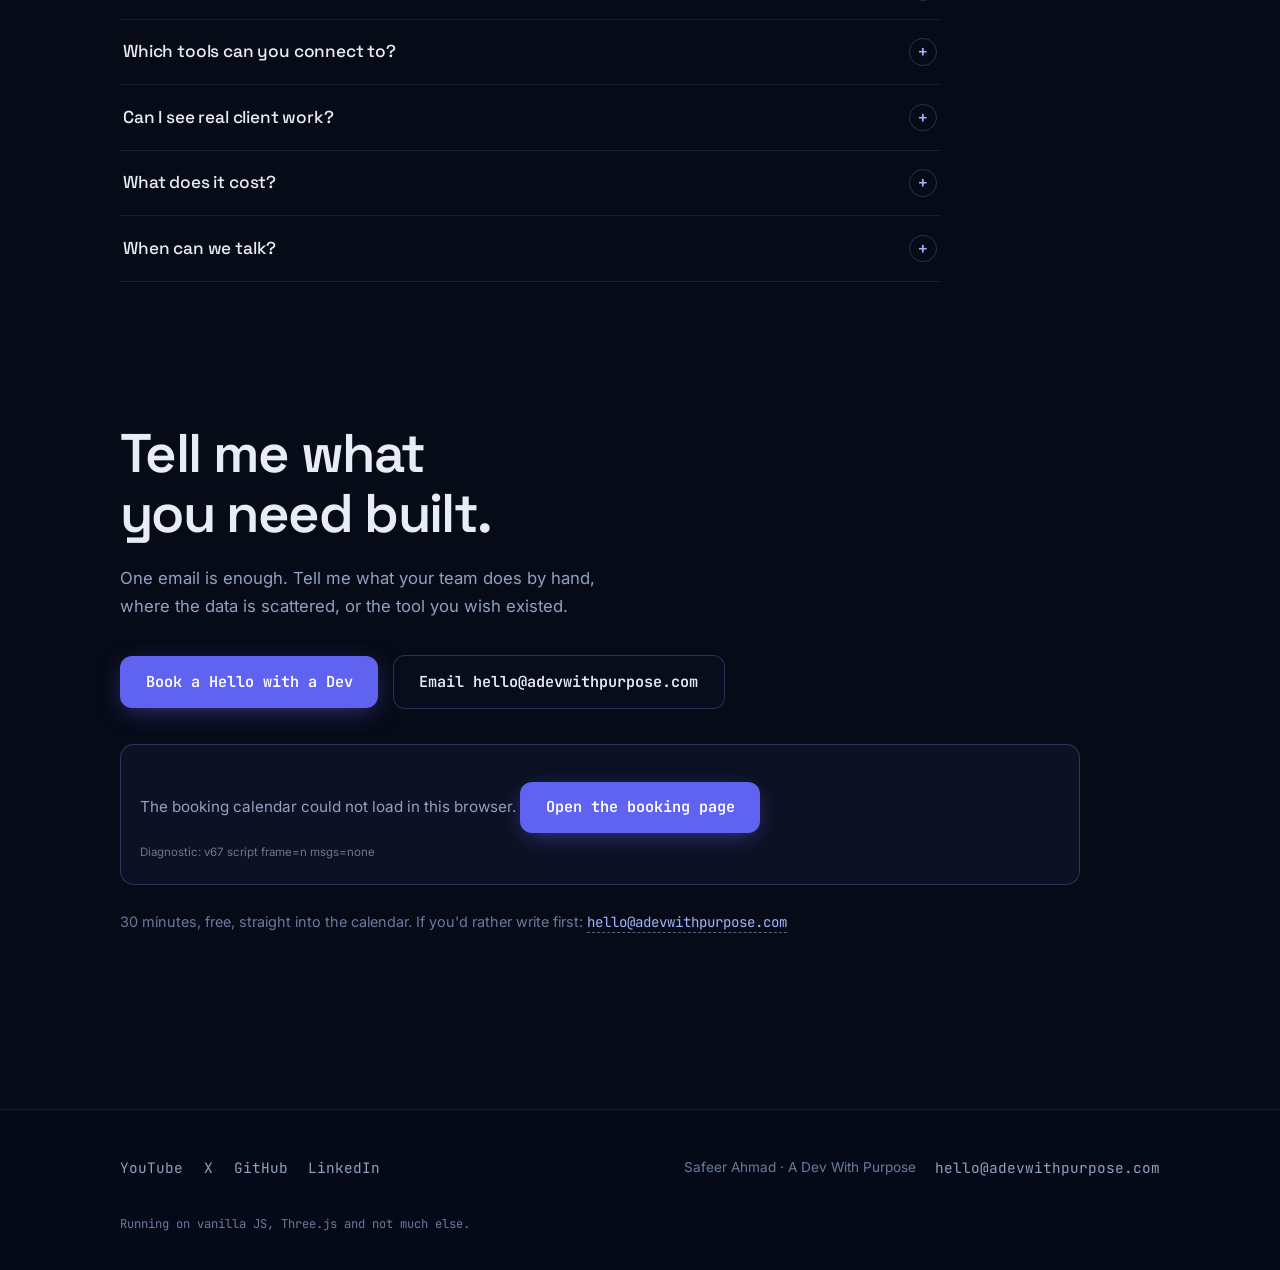
==== commit 10043d3f: "v5.17: failure reason code shown on fallback card (local only, nothing transmitted)" ====
--- a/index.html
+++ b/index.html
@@ -19,7 +19,7 @@
   <link rel="preload" href="assets/fonts/inter-400.woff" as="font" type="font/woff" crossorigin>
   <link rel="preload" href="assets/fonts/space-grotesk-latin.woff2" as="font" type="font/woff2" crossorigin>
   <link rel="stylesheet" href="assets/css/styles.css?v=4">
-  <link rel="stylesheet" href="assets/css/v5.css?v=20261028-66">
+  <link rel="stylesheet" href="assets/css/v5.css?v=20261028-67">
   <script type="application/ld+json">{"@context":"https://schema.org","@type":"ProfessionalService","name":"A Dev With Purpose","url":"https://adevwithpurpose.com/","description":"Dashboards, internal platforms, Slack bots and AI agent automation for founders and small teams.","email":"hello@adevwithpurpose.com","founder":{"@type":"Person","name":"Safeer Ahmad","jobTitle":"AI Developer"},"areaServed":"Worldwide","knowsAbout":["Dashboards and reporting","Internal platforms","Slack bots","AI agents and automation"],"sameAs":["https://www.youtube.com/@adevwithpurpose","https://x.com/adevwithpurpose","https://github.com/adevwithpurpose","https://www.linkedin.com/in/adevwithpurpose"]}</script>
   <script type="application/ld+json">{"@context":"https://schema.org","@type":"FAQPage","mainEntity":[{"@type":"Question","name":"What happens on a Hello with a Dev call?","acceptedAnswer":{"@type":"Answer","text":"It is a free 30-minute chat. You tell me what your team does by hand and where the data lives, and we work out whether it is worth building and what the first step would be."}},{"@type":"Question","name":"What should I bring?","acceptedAnswer":{"@type":"Answer","text":"Nothing formal. A rough list of the manual tasks, the tools involved (ads, store, sheets, Slack) and who reads the result is enough."}},{"@type":"Question","name":"How does a project run?","acceptedAnswer":{"@type":"Answer","text":"We agree the outcome and the first step, I build in small steps with a demo after each one, and you get the system, the docs, the tests and a walkthrough at handover."}},{"@type":"Question","name":"Which tools can you connect to?","acceptedAnswer":{"@type":"Answer","text":"The demos use Meta Ads, Google Ads, Google Analytics, store data, sheets and Slack. If your tool has an API or can export data it is usually a candidate, and I will tell you plainly if it is not."}},{"@type":"Question","name":"Can I see real client work?","acceptedAnswer":{"@type":"Answer","text":"Client work stays private. What I can show is the public repos, this site and the demo videos, which use synthetic data and invented example clients."}},{"@type":"Question","name":"What does it cost?","acceptedAnswer":{"@type":"Answer","text":"It depends on scope, and I would rather quote against a real scope than guess here. The first call is free and it is where we size it."}},{"@type":"Question","name":"When can we talk?","acceptedAnswer":{"@type":"Answer","text":"Booking slots run Monday to Saturday, 10:00 to 18:00 Pakistan time (UTC+5), and you see them in your own time zone. If nothing fits, email me and we will find a time."}}]}</script>
 </head>
@@ -282,6 +282,6 @@
   </div>
 </footer>
 
-<script type="module" src="assets/js/main-v5.js?v=20261028-66"></script>
+<script type="module" src="assets/js/main-v5.js?v=20261028-67"></script>
 </body>
 </html>
--- a/assets/css/v5.css
+++ b/assets/css/v5.css
@@ -330,3 +330,5 @@
 body.v5 .cal-host { width: 100%; min-height: 0; }
 body.v5 .cal-embed.is-failed { min-height: 0; }
 body.v5 .cal-embed a.cal-fallback-btn { display: inline-flex; margin-top: .9rem; color: #fff; text-decoration: none; }
+
+body.v5 .cal-diag { display: block; margin-top: .6rem; color: var(--dim); font-size: .72rem; opacity: .7; word-break: break-word; }
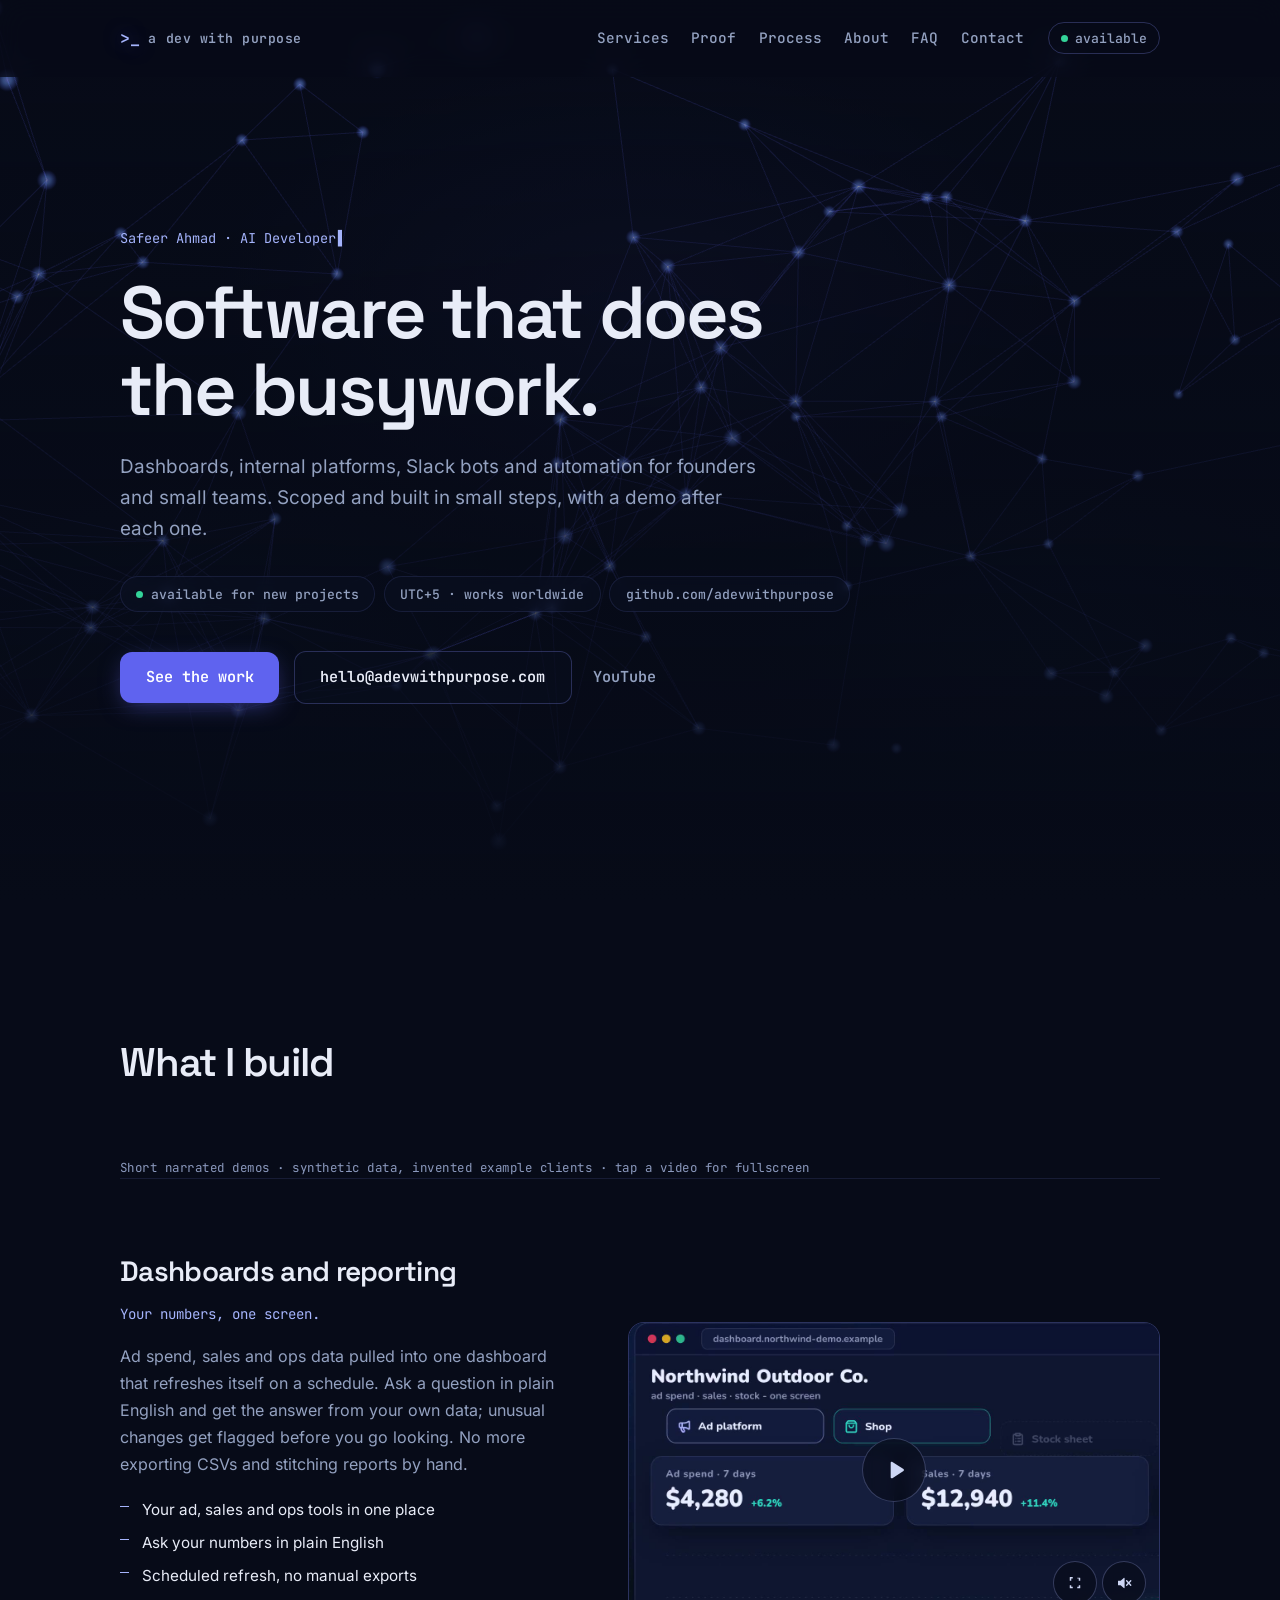
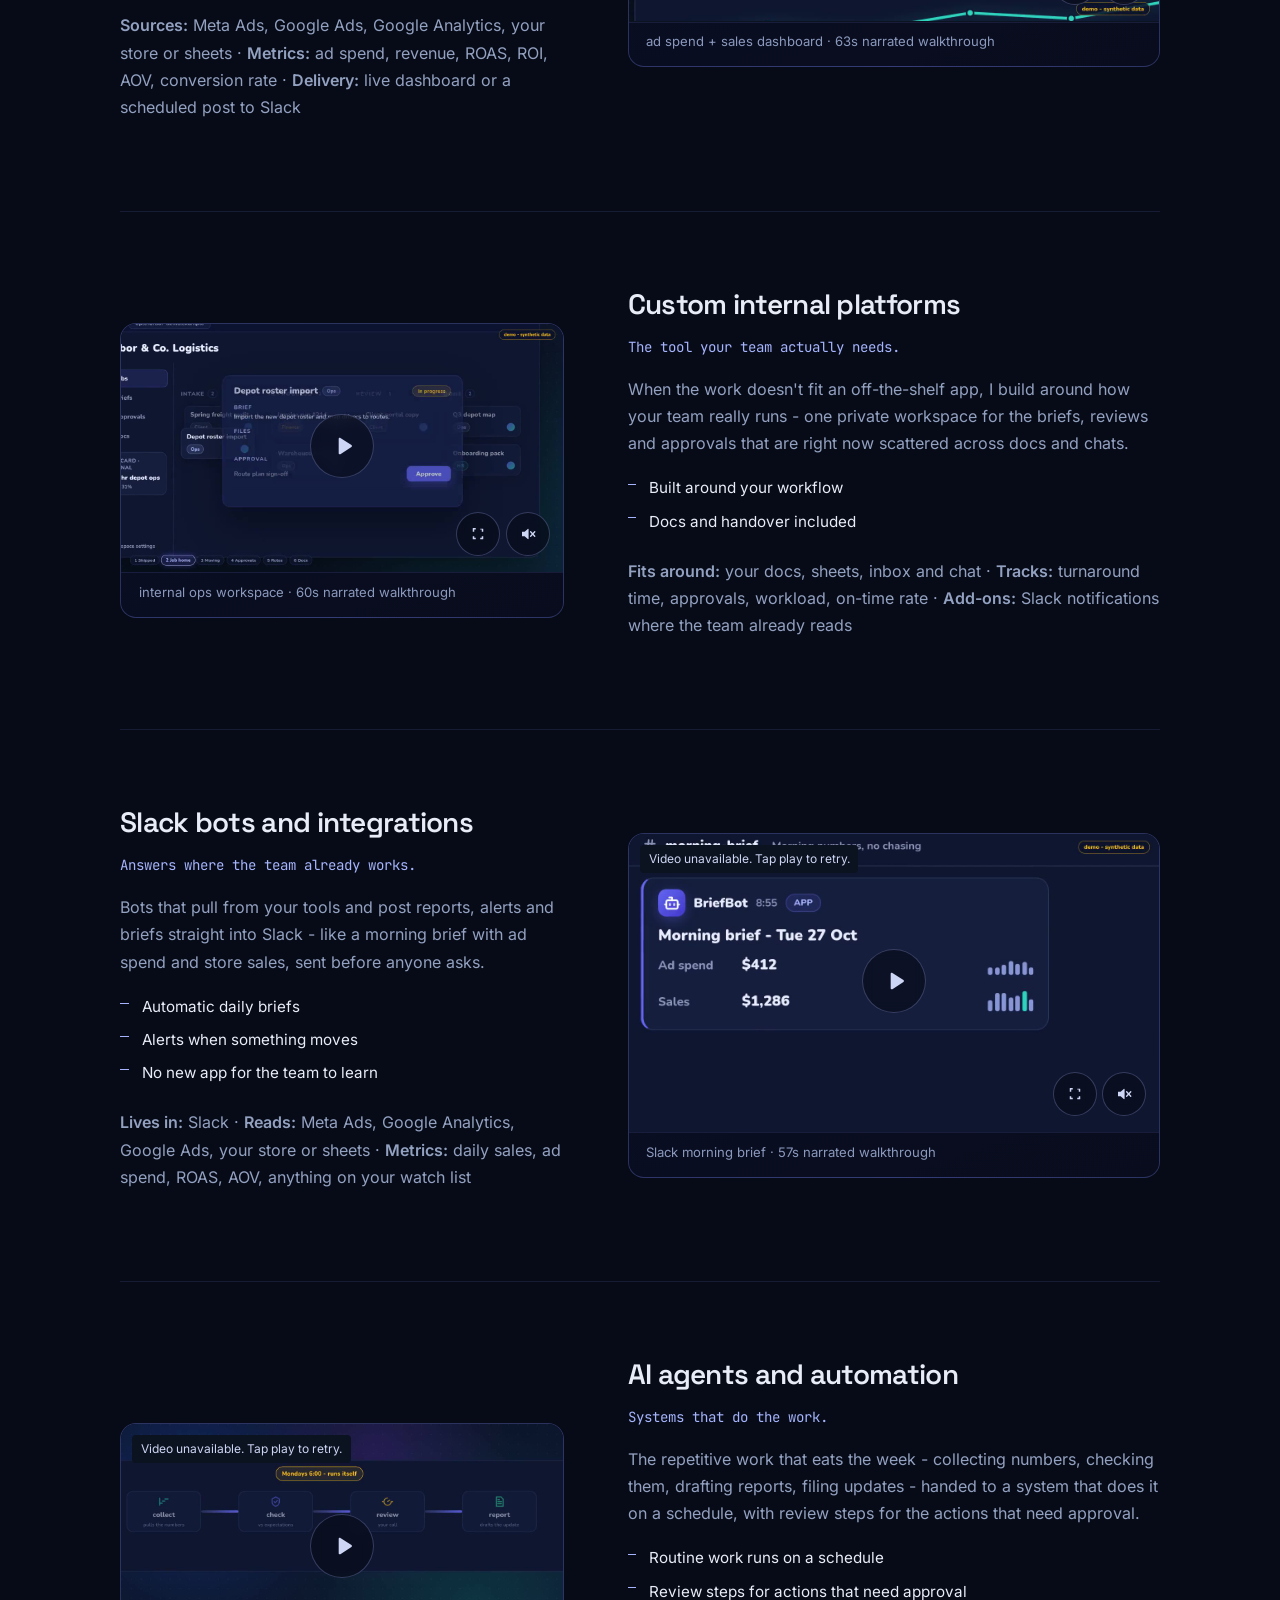
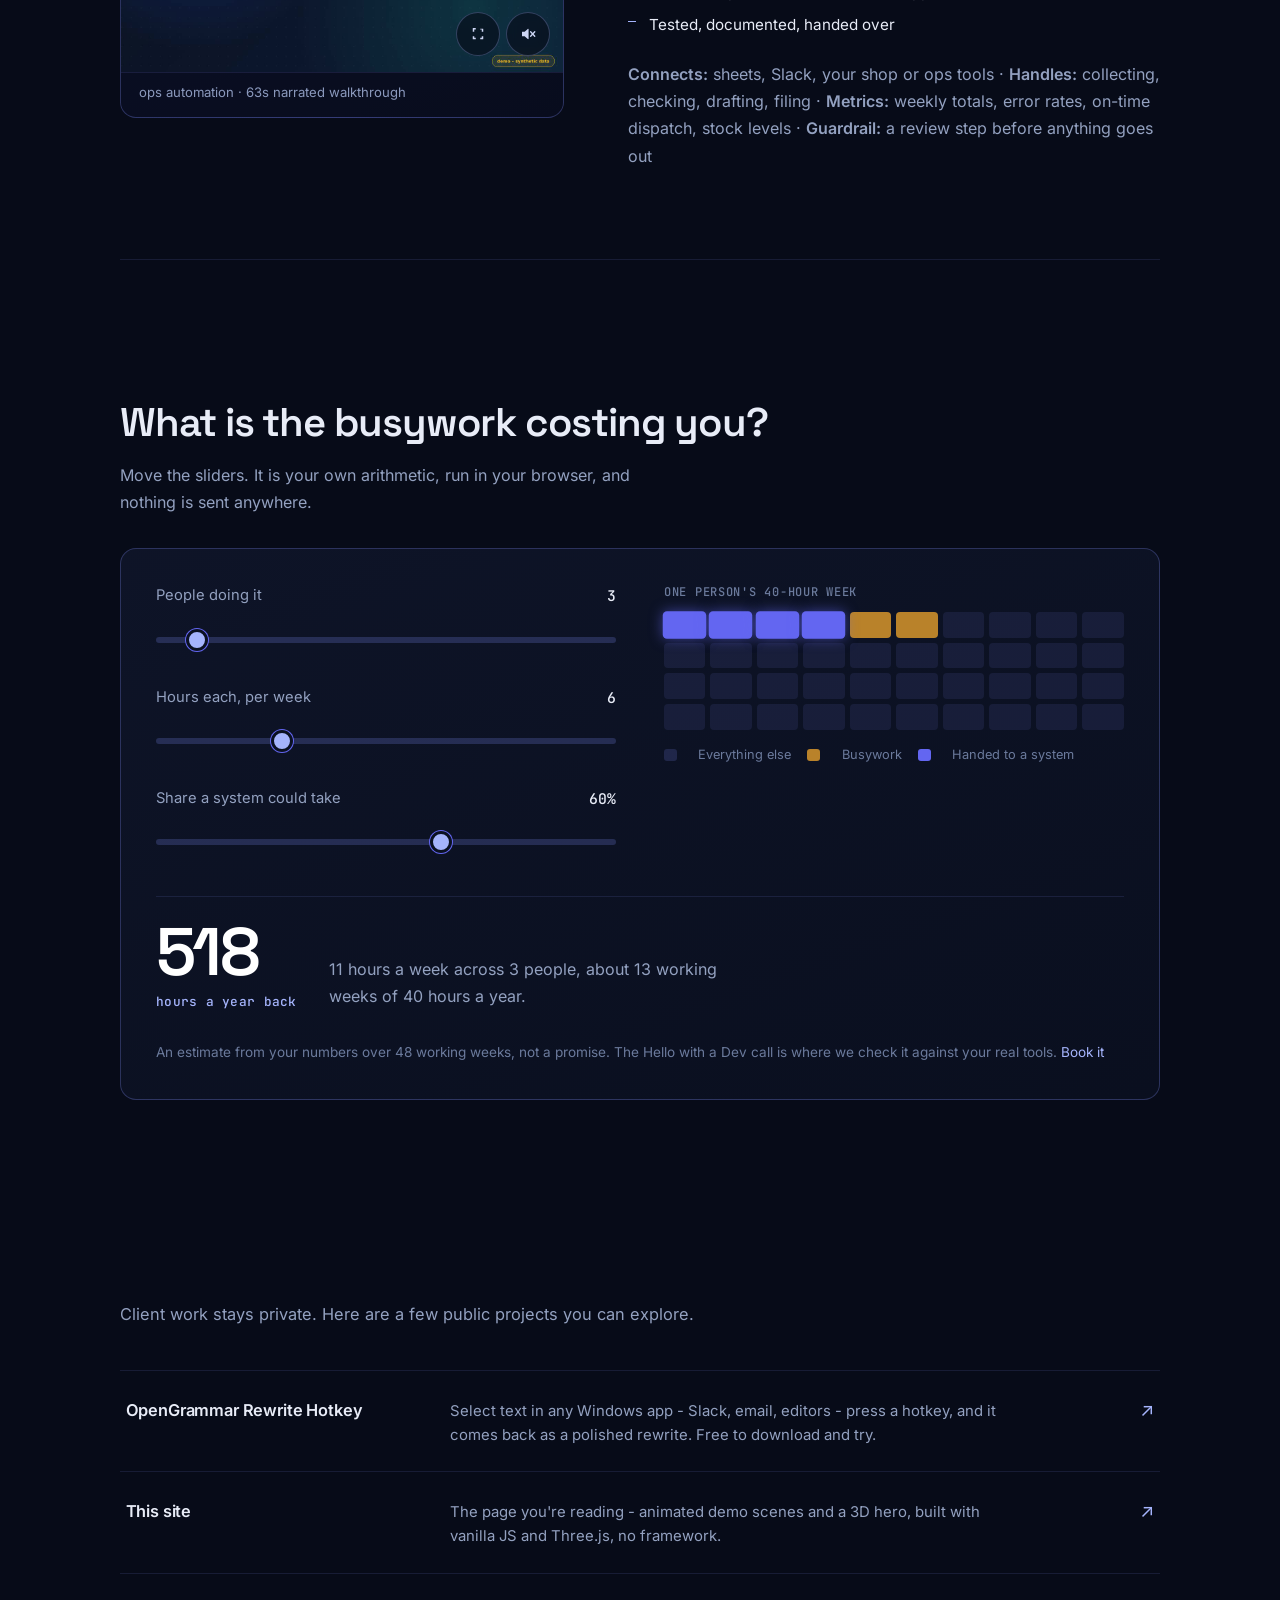
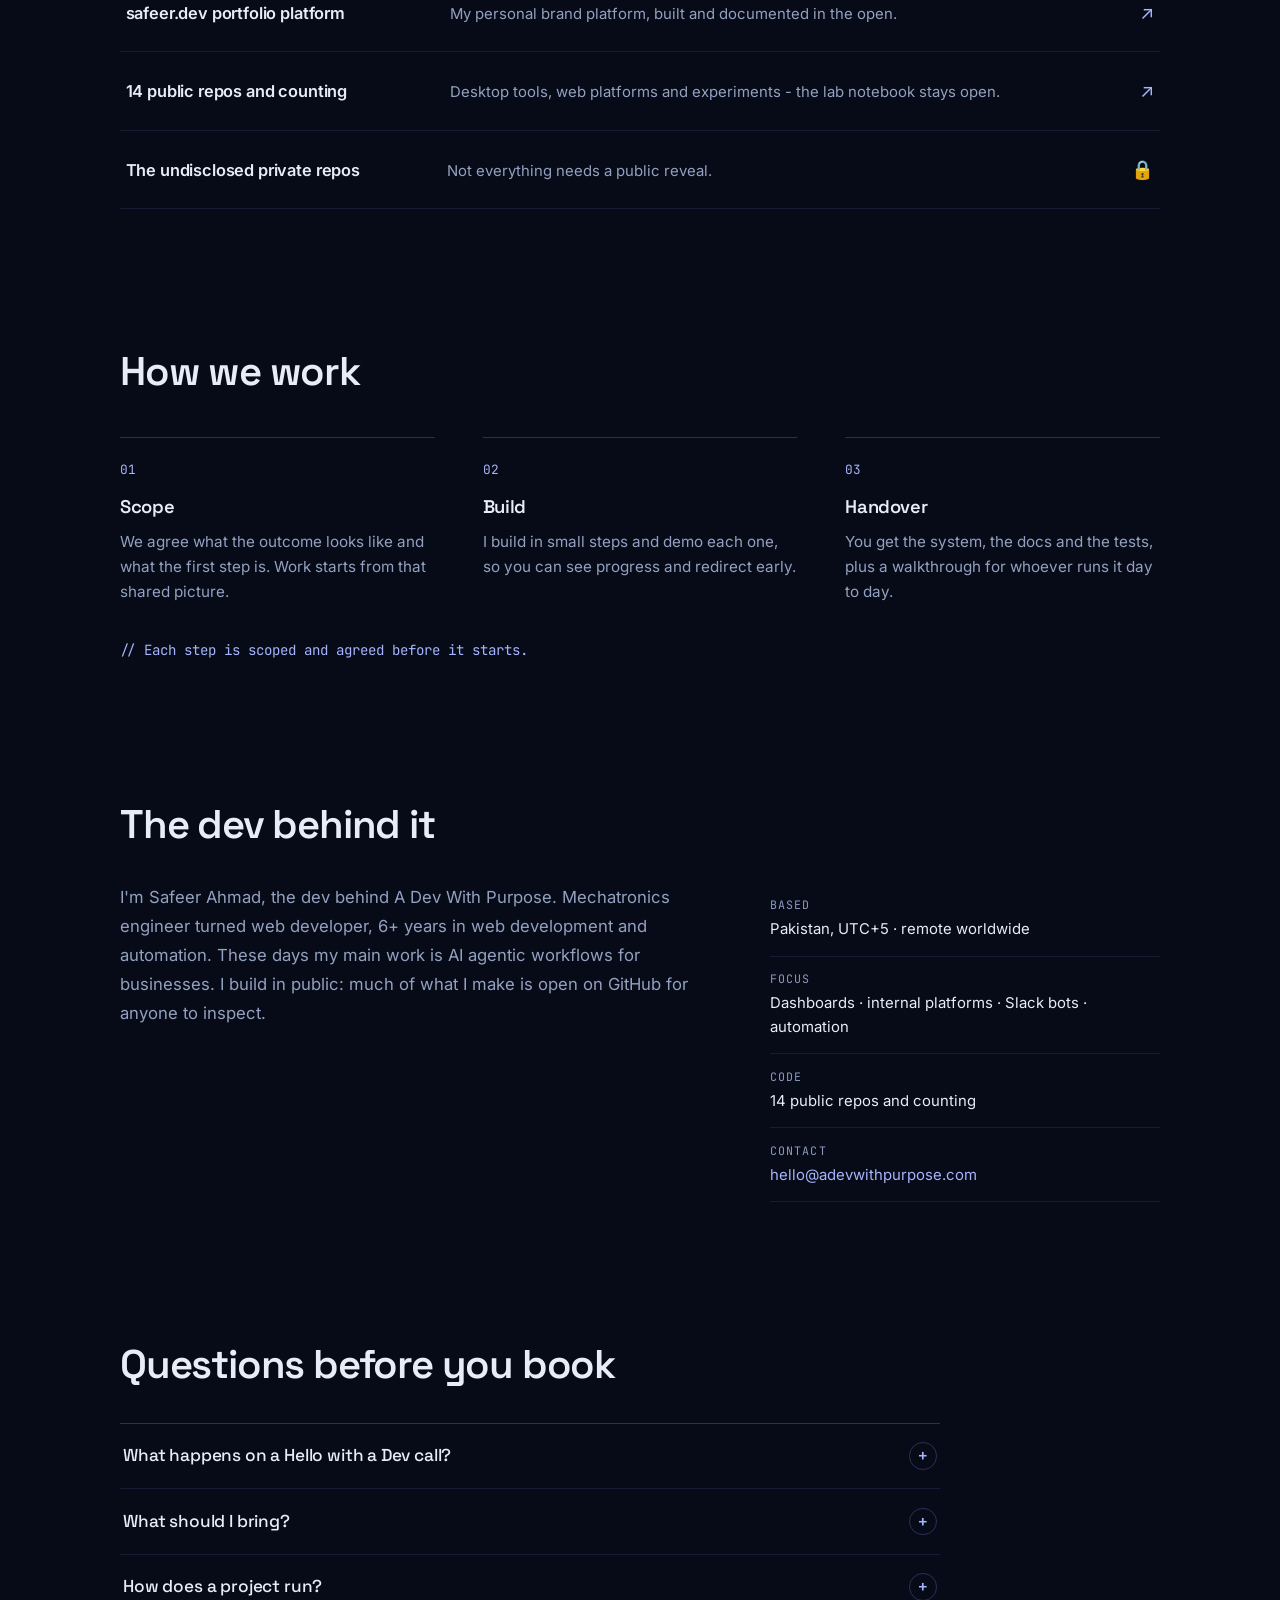
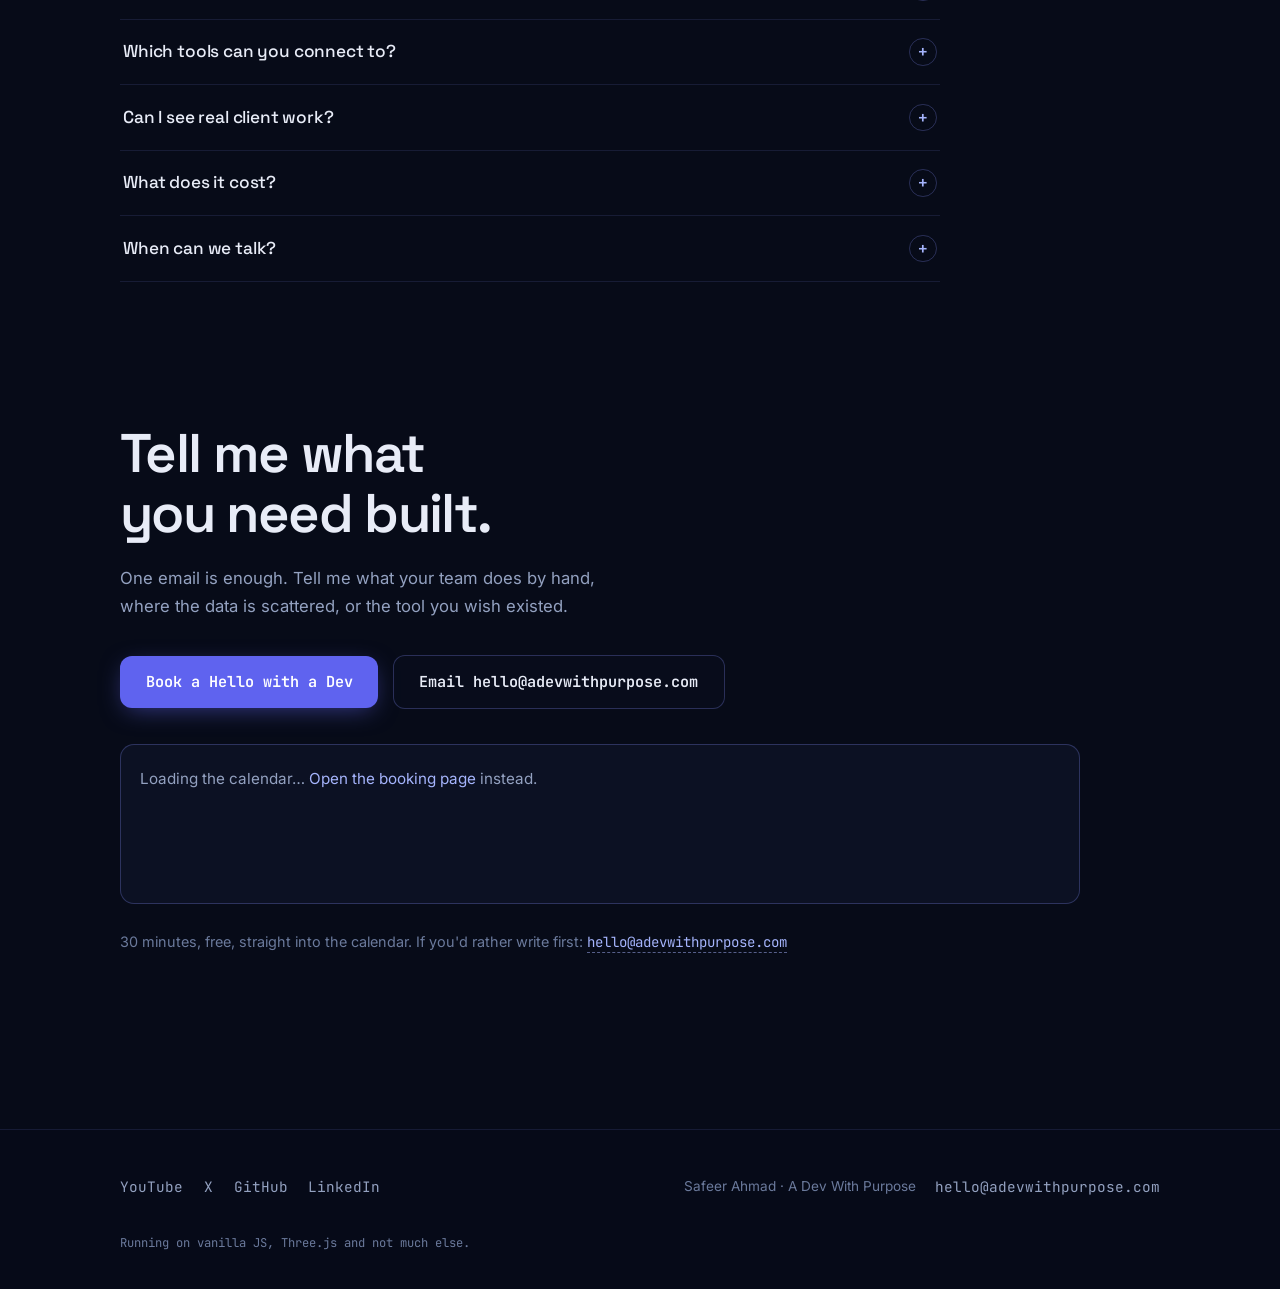
==== commit c5da470d: "v5.18: embed.js from cal.com first, app.cal.com second, plain booking-page frame last" ====
--- a/index.html
+++ b/index.html
@@ -19,7 +19,7 @@
   <link rel="preload" href="assets/fonts/inter-400.woff" as="font" type="font/woff" crossorigin>
   <link rel="preload" href="assets/fonts/space-grotesk-latin.woff2" as="font" type="font/woff2" crossorigin>
   <link rel="stylesheet" href="assets/css/styles.css?v=4">
-  <link rel="stylesheet" href="assets/css/v5.css?v=20261028-67">
+  <link rel="stylesheet" href="assets/css/v5.css?v=20261028-68">
   <script type="application/ld+json">{"@context":"https://schema.org","@type":"ProfessionalService","name":"A Dev With Purpose","url":"https://adevwithpurpose.com/","description":"Dashboards, internal platforms, Slack bots and AI agent automation for founders and small teams.","email":"hello@adevwithpurpose.com","founder":{"@type":"Person","name":"Safeer Ahmad","jobTitle":"AI Developer"},"areaServed":"Worldwide","knowsAbout":["Dashboards and reporting","Internal platforms","Slack bots","AI agents and automation"],"sameAs":["https://www.youtube.com/@adevwithpurpose","https://x.com/adevwithpurpose","https://github.com/adevwithpurpose","https://www.linkedin.com/in/adevwithpurpose"]}</script>
   <script type="application/ld+json">{"@context":"https://schema.org","@type":"FAQPage","mainEntity":[{"@type":"Question","name":"What happens on a Hello with a Dev call?","acceptedAnswer":{"@type":"Answer","text":"It is a free 30-minute chat. You tell me what your team does by hand and where the data lives, and we work out whether it is worth building and what the first step would be."}},{"@type":"Question","name":"What should I bring?","acceptedAnswer":{"@type":"Answer","text":"Nothing formal. A rough list of the manual tasks, the tools involved (ads, store, sheets, Slack) and who reads the result is enough."}},{"@type":"Question","name":"How does a project run?","acceptedAnswer":{"@type":"Answer","text":"We agree the outcome and the first step, I build in small steps with a demo after each one, and you get the system, the docs, the tests and a walkthrough at handover."}},{"@type":"Question","name":"Which tools can you connect to?","acceptedAnswer":{"@type":"Answer","text":"The demos use Meta Ads, Google Ads, Google Analytics, store data, sheets and Slack. If your tool has an API or can export data it is usually a candidate, and I will tell you plainly if it is not."}},{"@type":"Question","name":"Can I see real client work?","acceptedAnswer":{"@type":"Answer","text":"Client work stays private. What I can show is the public repos, this site and the demo videos, which use synthetic data and invented example clients."}},{"@type":"Question","name":"What does it cost?","acceptedAnswer":{"@type":"Answer","text":"It depends on scope, and I would rather quote against a real scope than guess here. The first call is free and it is where we size it."}},{"@type":"Question","name":"When can we talk?","acceptedAnswer":{"@type":"Answer","text":"Booking slots run Monday to Saturday, 10:00 to 18:00 Pakistan time (UTC+5), and you see them in your own time zone. If nothing fits, email me and we will find a time."}}]}</script>
 </head>
@@ -282,6 +282,6 @@
   </div>
 </footer>
 
-<script type="module" src="assets/js/main-v5.js?v=20261028-67"></script>
+<script type="module" src="assets/js/main-v5.js?v=20261028-68"></script>
 </body>
 </html>
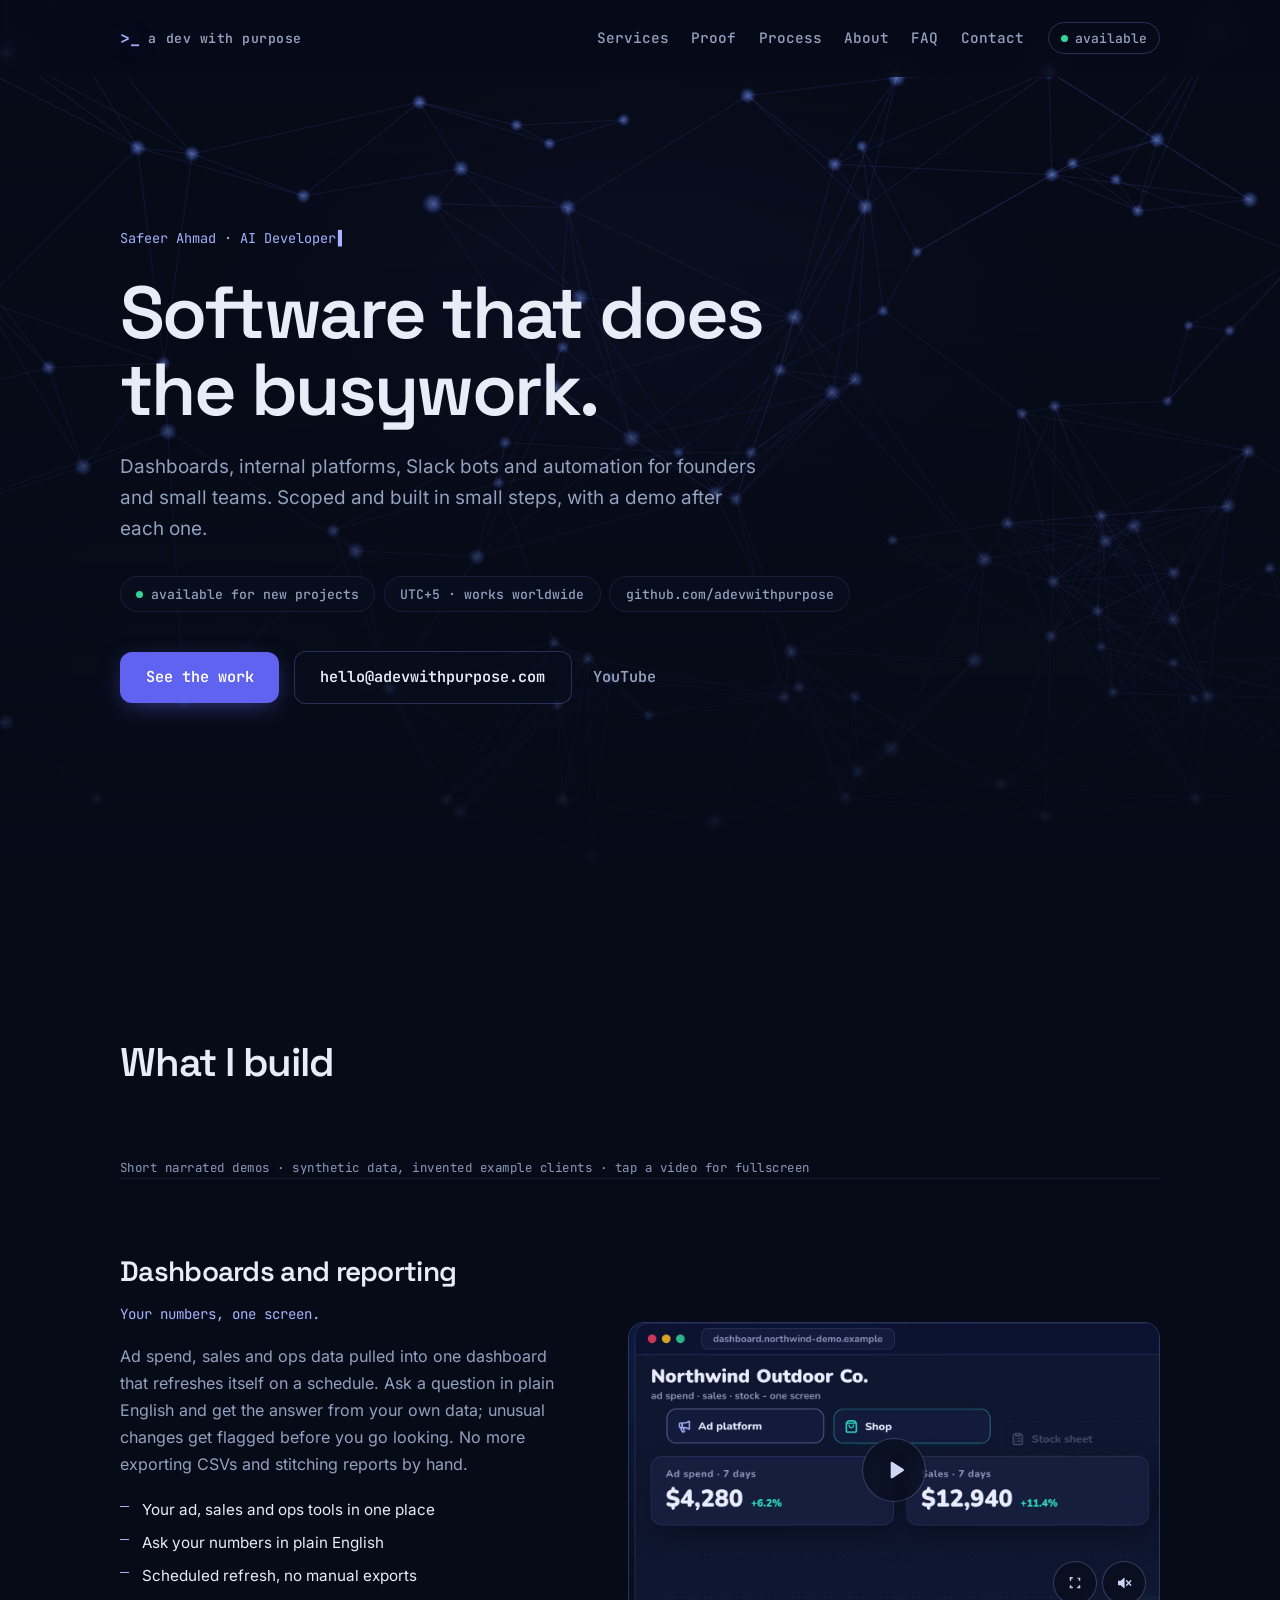
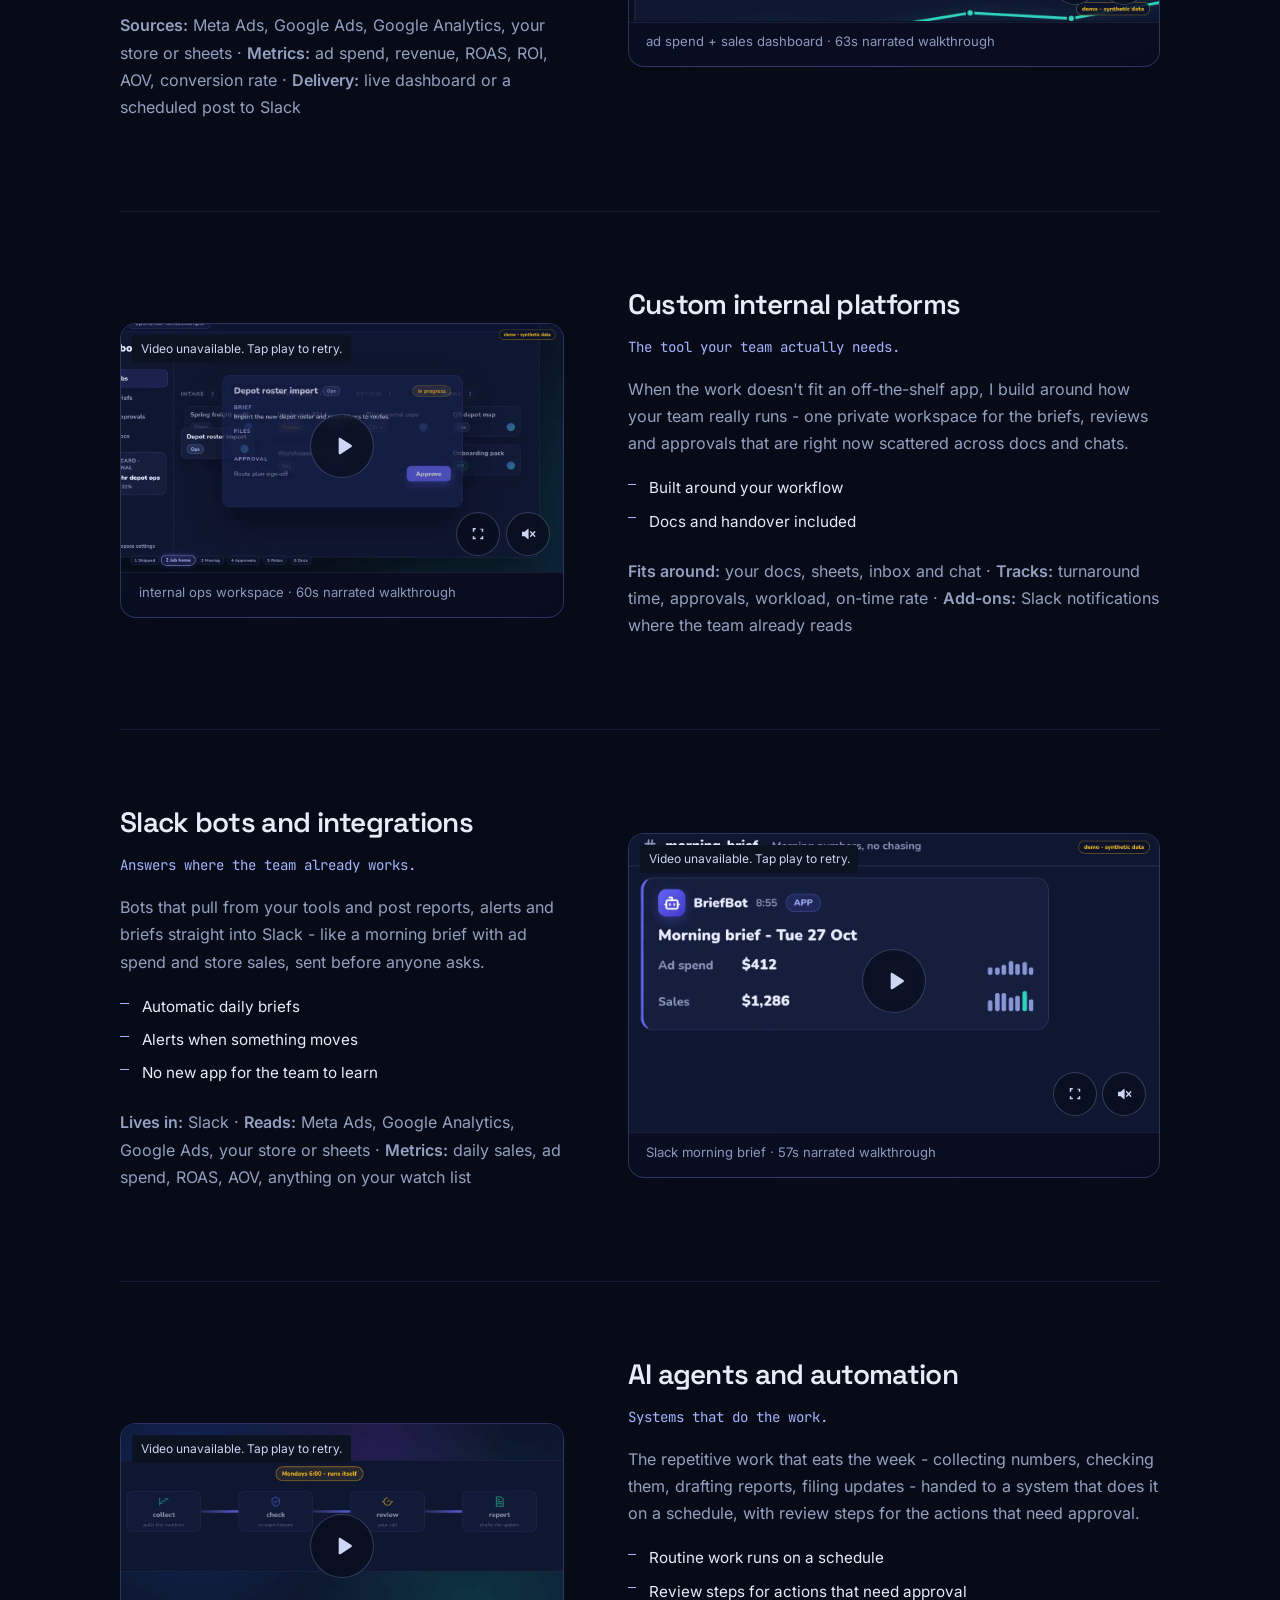
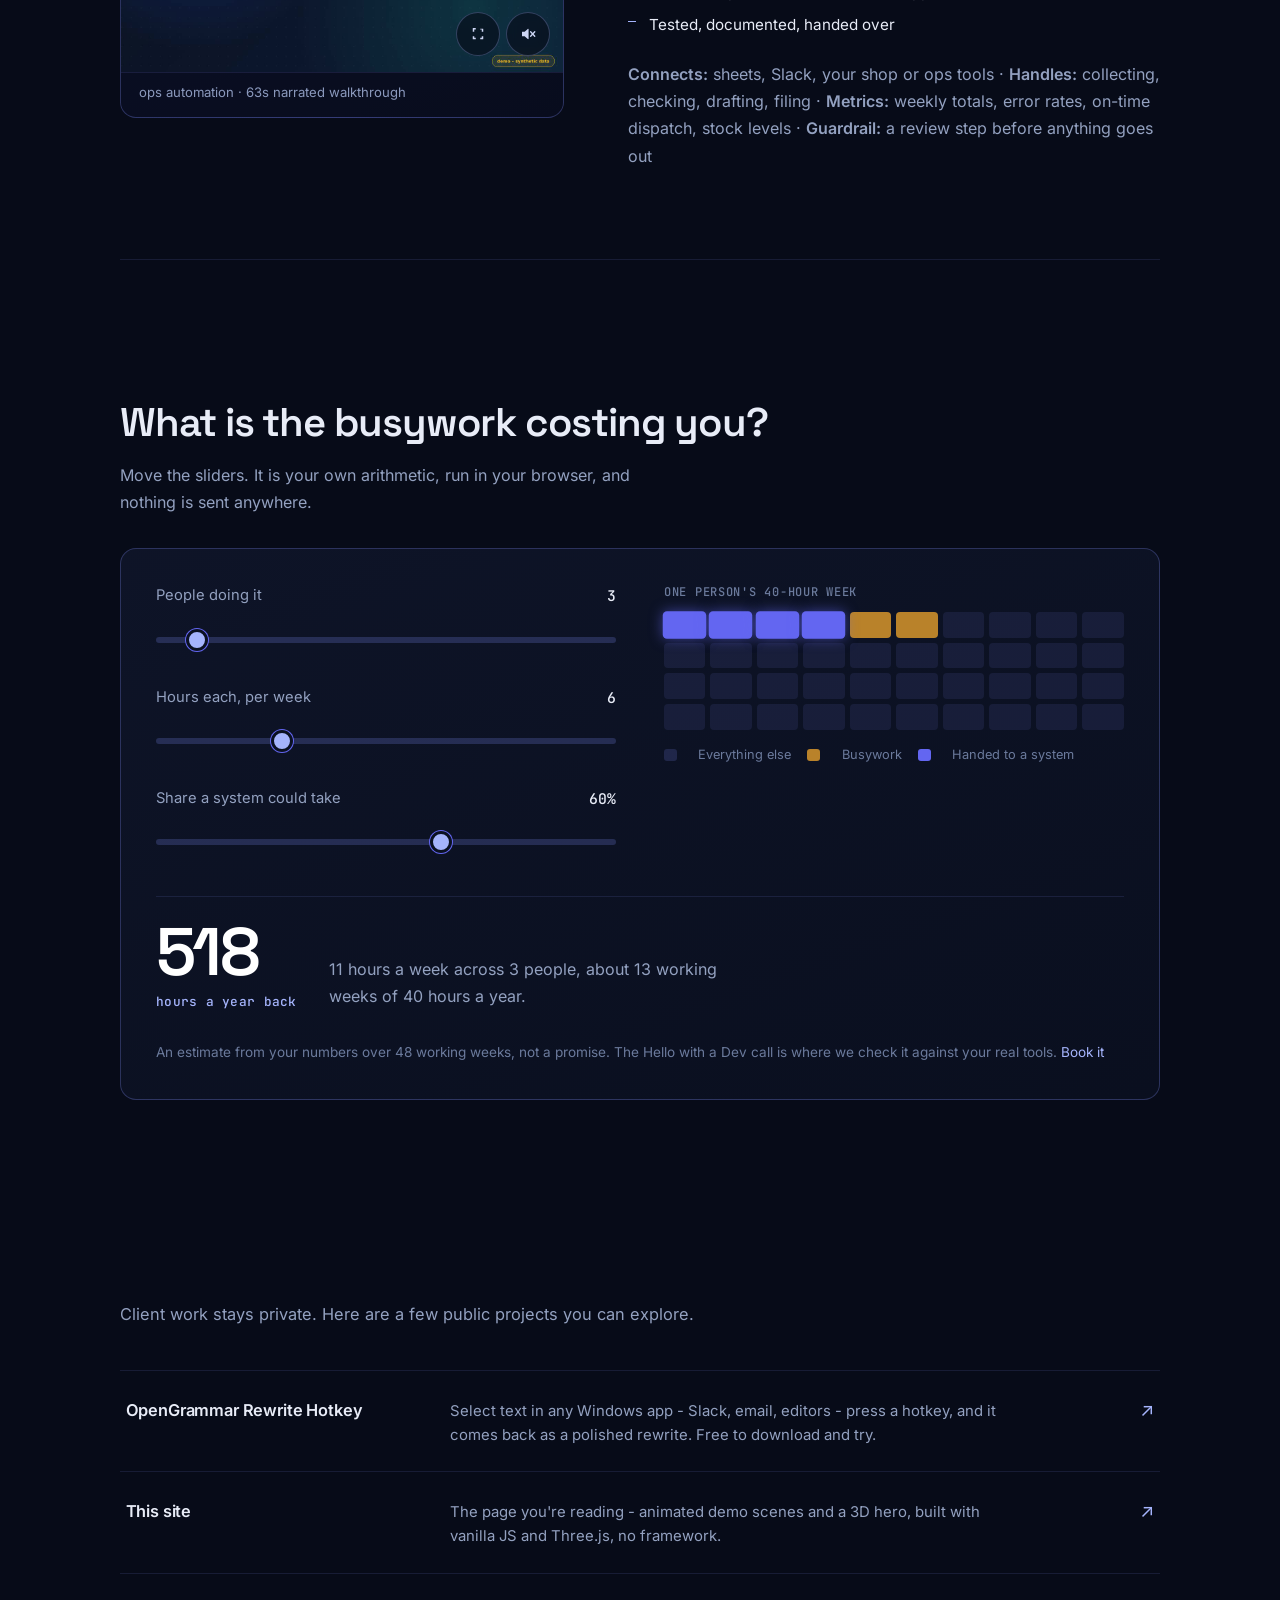
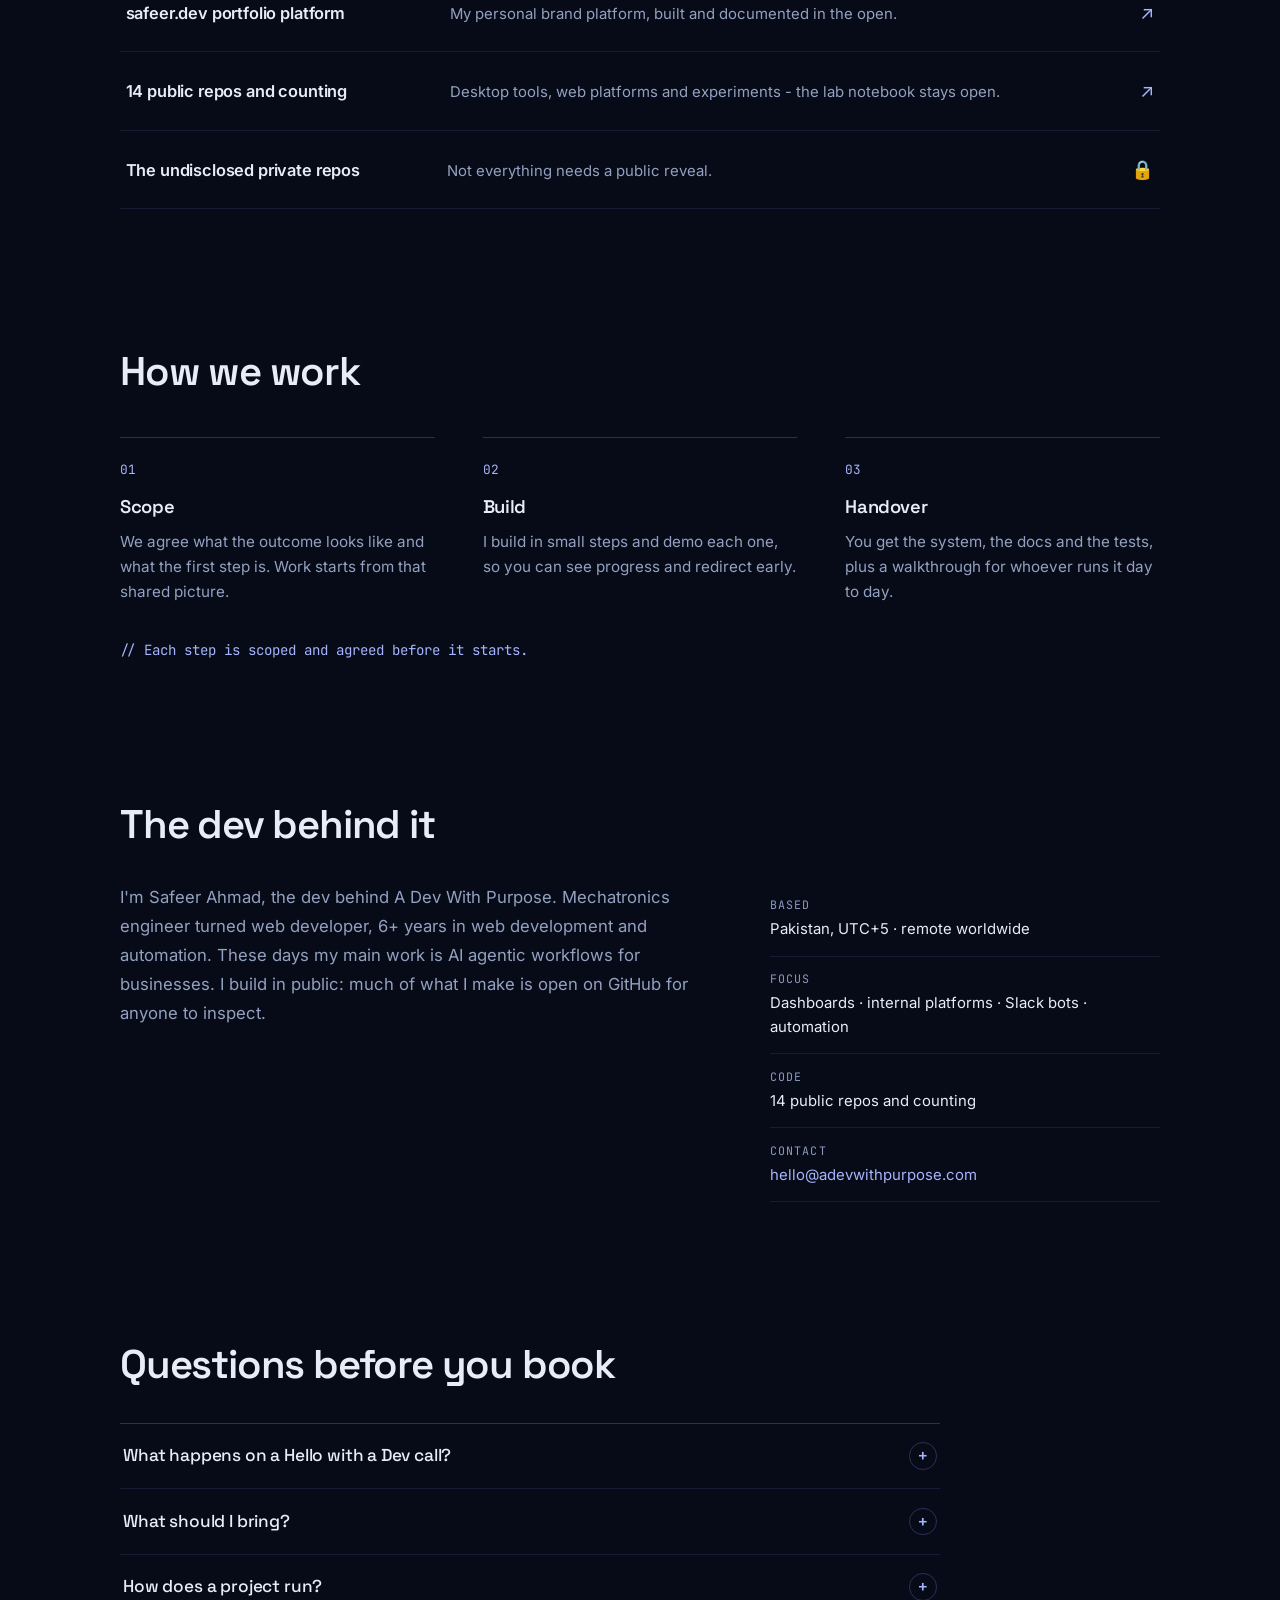
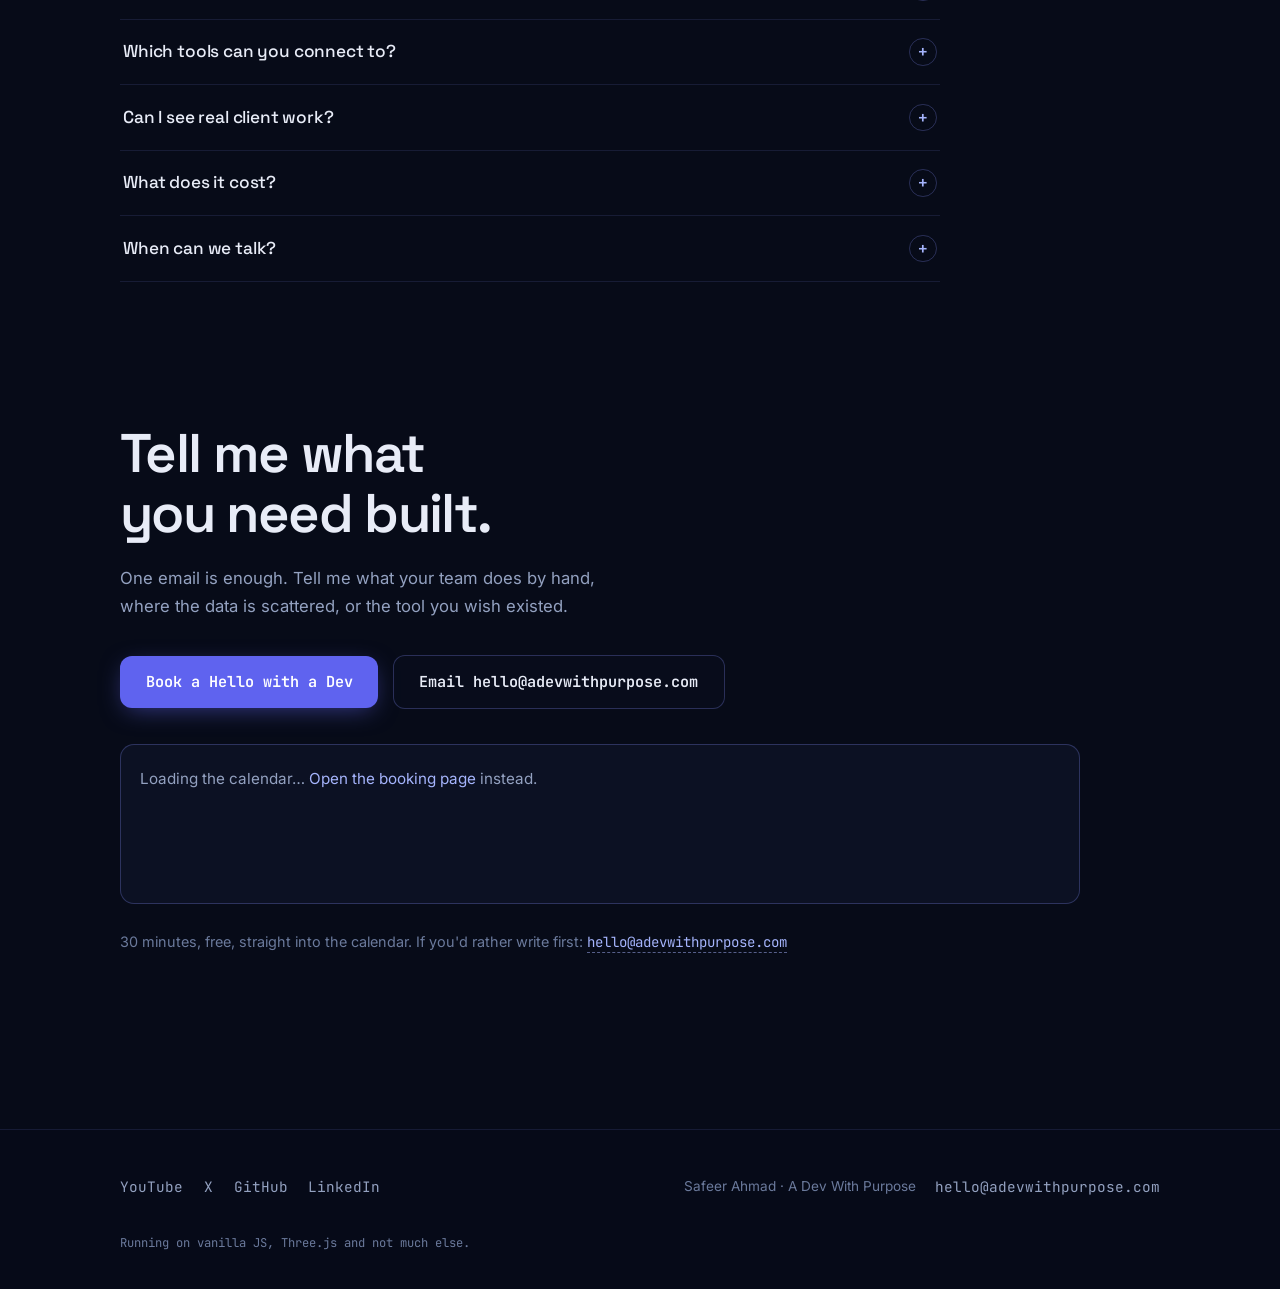
==== commit 28868138: "v5.19: silent booking-page frame is revealed (bounded) instead of hidden; on-screen probes; neutral " ====
--- a/index.html
+++ b/index.html
@@ -19,7 +19,7 @@
   <link rel="preload" href="assets/fonts/inter-400.woff" as="font" type="font/woff" crossorigin>
   <link rel="preload" href="assets/fonts/space-grotesk-latin.woff2" as="font" type="font/woff2" crossorigin>
   <link rel="stylesheet" href="assets/css/styles.css?v=4">
-  <link rel="stylesheet" href="assets/css/v5.css?v=20261028-68">
+  <link rel="stylesheet" href="assets/css/v5.css?v=20261028-69">
   <script type="application/ld+json">{"@context":"https://schema.org","@type":"ProfessionalService","name":"A Dev With Purpose","url":"https://adevwithpurpose.com/","description":"Dashboards, internal platforms, Slack bots and AI agent automation for founders and small teams.","email":"hello@adevwithpurpose.com","founder":{"@type":"Person","name":"Safeer Ahmad","jobTitle":"AI Developer"},"areaServed":"Worldwide","knowsAbout":["Dashboards and reporting","Internal platforms","Slack bots","AI agents and automation"],"sameAs":["https://www.youtube.com/@adevwithpurpose","https://x.com/adevwithpurpose","https://github.com/adevwithpurpose","https://www.linkedin.com/in/adevwithpurpose"]}</script>
   <script type="application/ld+json">{"@context":"https://schema.org","@type":"FAQPage","mainEntity":[{"@type":"Question","name":"What happens on a Hello with a Dev call?","acceptedAnswer":{"@type":"Answer","text":"It is a free 30-minute chat. You tell me what your team does by hand and where the data lives, and we work out whether it is worth building and what the first step would be."}},{"@type":"Question","name":"What should I bring?","acceptedAnswer":{"@type":"Answer","text":"Nothing formal. A rough list of the manual tasks, the tools involved (ads, store, sheets, Slack) and who reads the result is enough."}},{"@type":"Question","name":"How does a project run?","acceptedAnswer":{"@type":"Answer","text":"We agree the outcome and the first step, I build in small steps with a demo after each one, and you get the system, the docs, the tests and a walkthrough at handover."}},{"@type":"Question","name":"Which tools can you connect to?","acceptedAnswer":{"@type":"Answer","text":"The demos use Meta Ads, Google Ads, Google Analytics, store data, sheets and Slack. If your tool has an API or can export data it is usually a candidate, and I will tell you plainly if it is not."}},{"@type":"Question","name":"Can I see real client work?","acceptedAnswer":{"@type":"Answer","text":"Client work stays private. What I can show is the public repos, this site and the demo videos, which use synthetic data and invented example clients."}},{"@type":"Question","name":"What does it cost?","acceptedAnswer":{"@type":"Answer","text":"It depends on scope, and I would rather quote against a real scope than guess here. The first call is free and it is where we size it."}},{"@type":"Question","name":"When can we talk?","acceptedAnswer":{"@type":"Answer","text":"Booking slots run Monday to Saturday, 10:00 to 18:00 Pakistan time (UTC+5), and you see them in your own time zone. If nothing fits, email me and we will find a time."}}]}</script>
 </head>
@@ -282,6 +282,6 @@
   </div>
 </footer>
 
-<script type="module" src="assets/js/main-v5.js?v=20261028-68"></script>
+<script type="module" src="assets/js/main-v5.js?v=20261028-69"></script>
 </body>
 </html>
--- a/assets/css/v5.css
+++ b/assets/css/v5.css
@@ -332,3 +332,5 @@
 body.v5 .cal-embed a.cal-fallback-btn { display: inline-flex; margin-top: .9rem; color: #fff; text-decoration: none; }
 
 body.v5 .cal-diag { display: block; margin-top: .6rem; color: var(--dim); font-size: .72rem; opacity: .7; word-break: break-word; }
+body.v5 .cal-embed.is-peek:not(.is-ready) .cal-host { height: 520px; opacity: 1; pointer-events: auto; overflow: hidden; }
+body.v5 .cal-embed.is-peek:not(.is-ready) .cal-frame { height: 520px; }
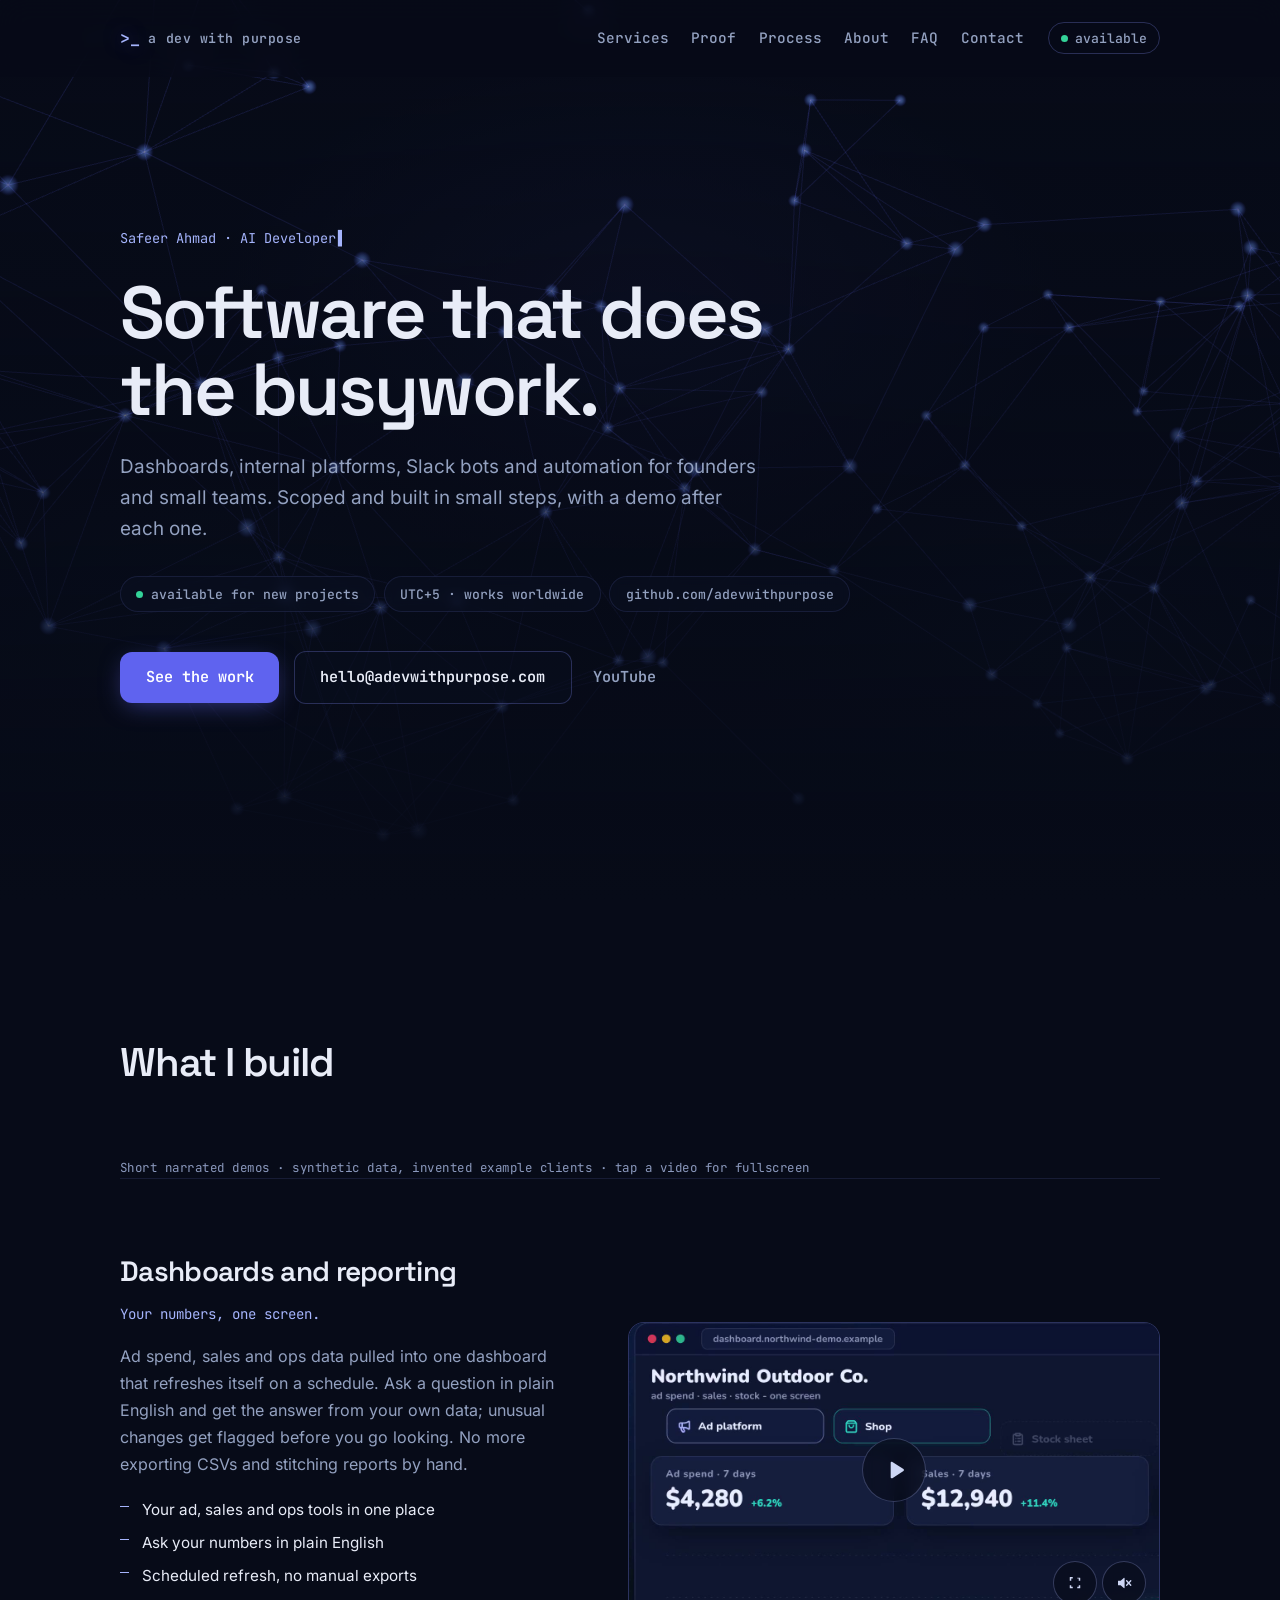
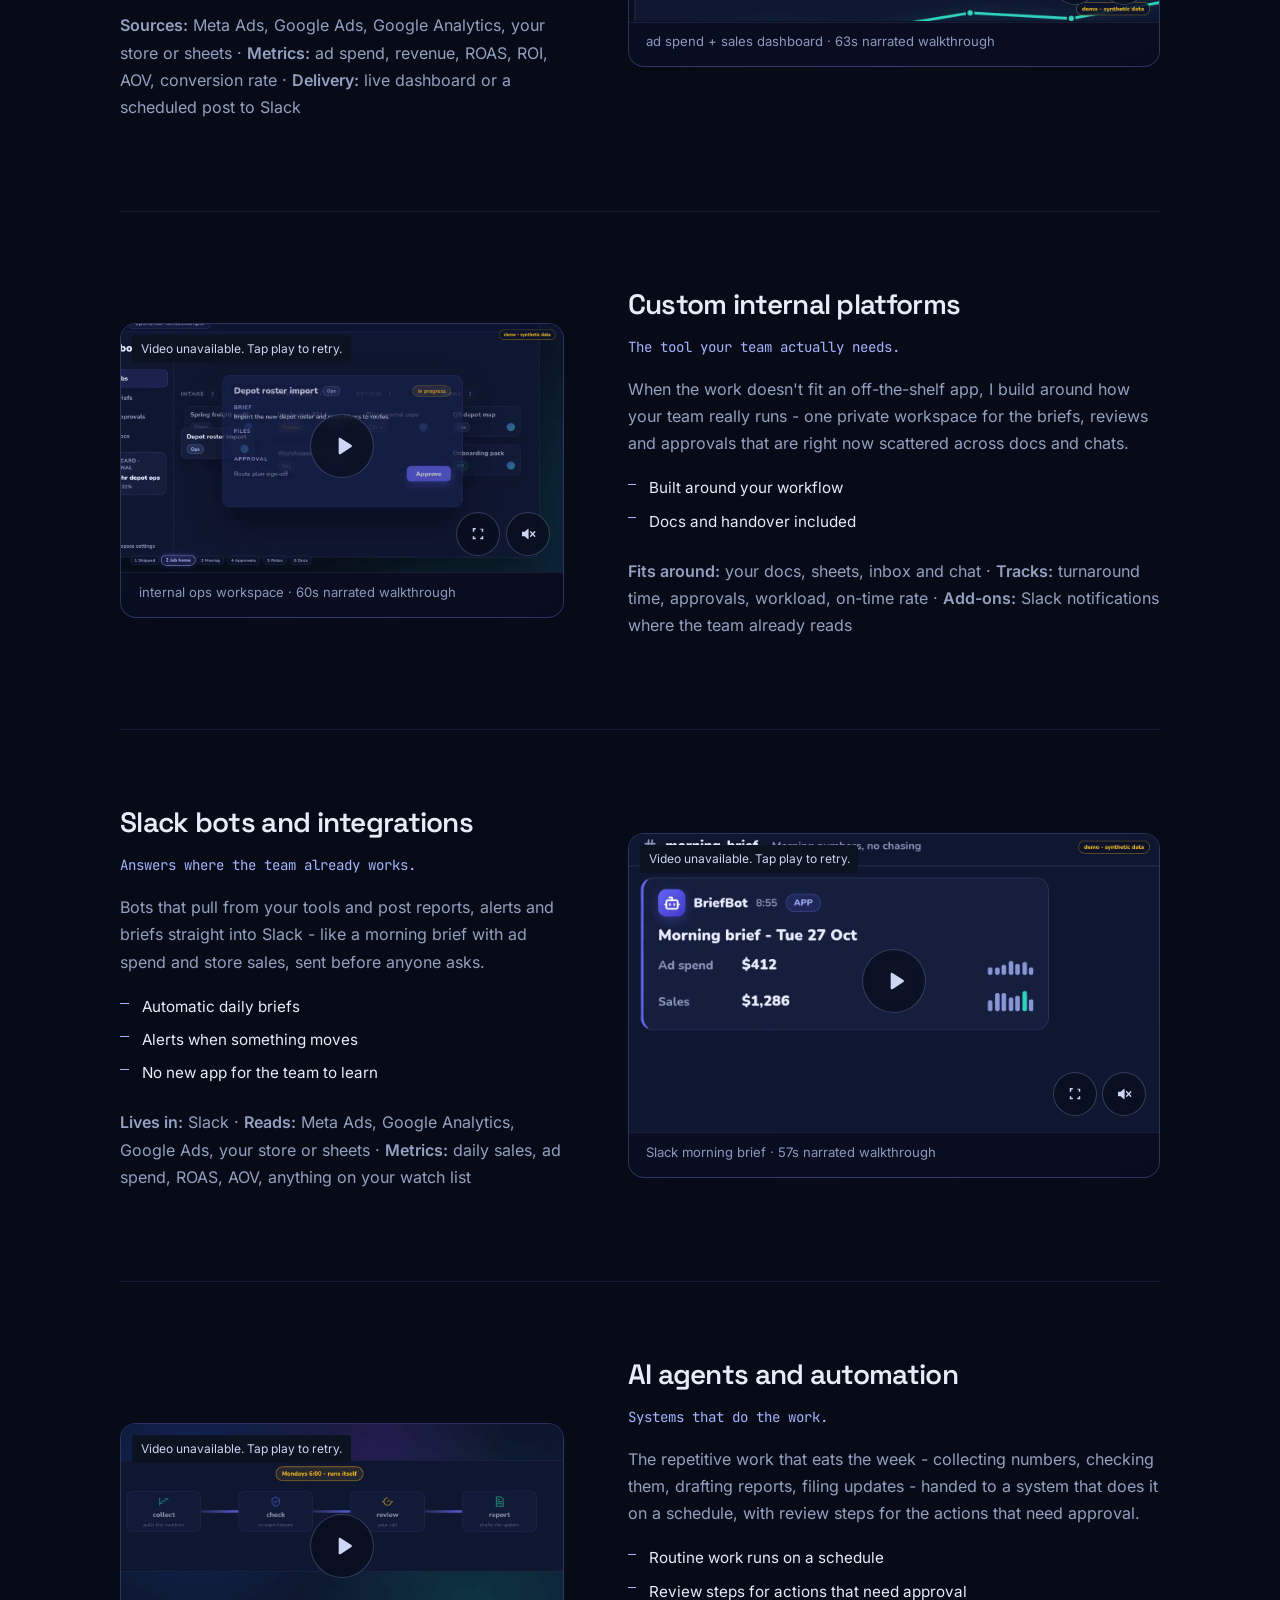
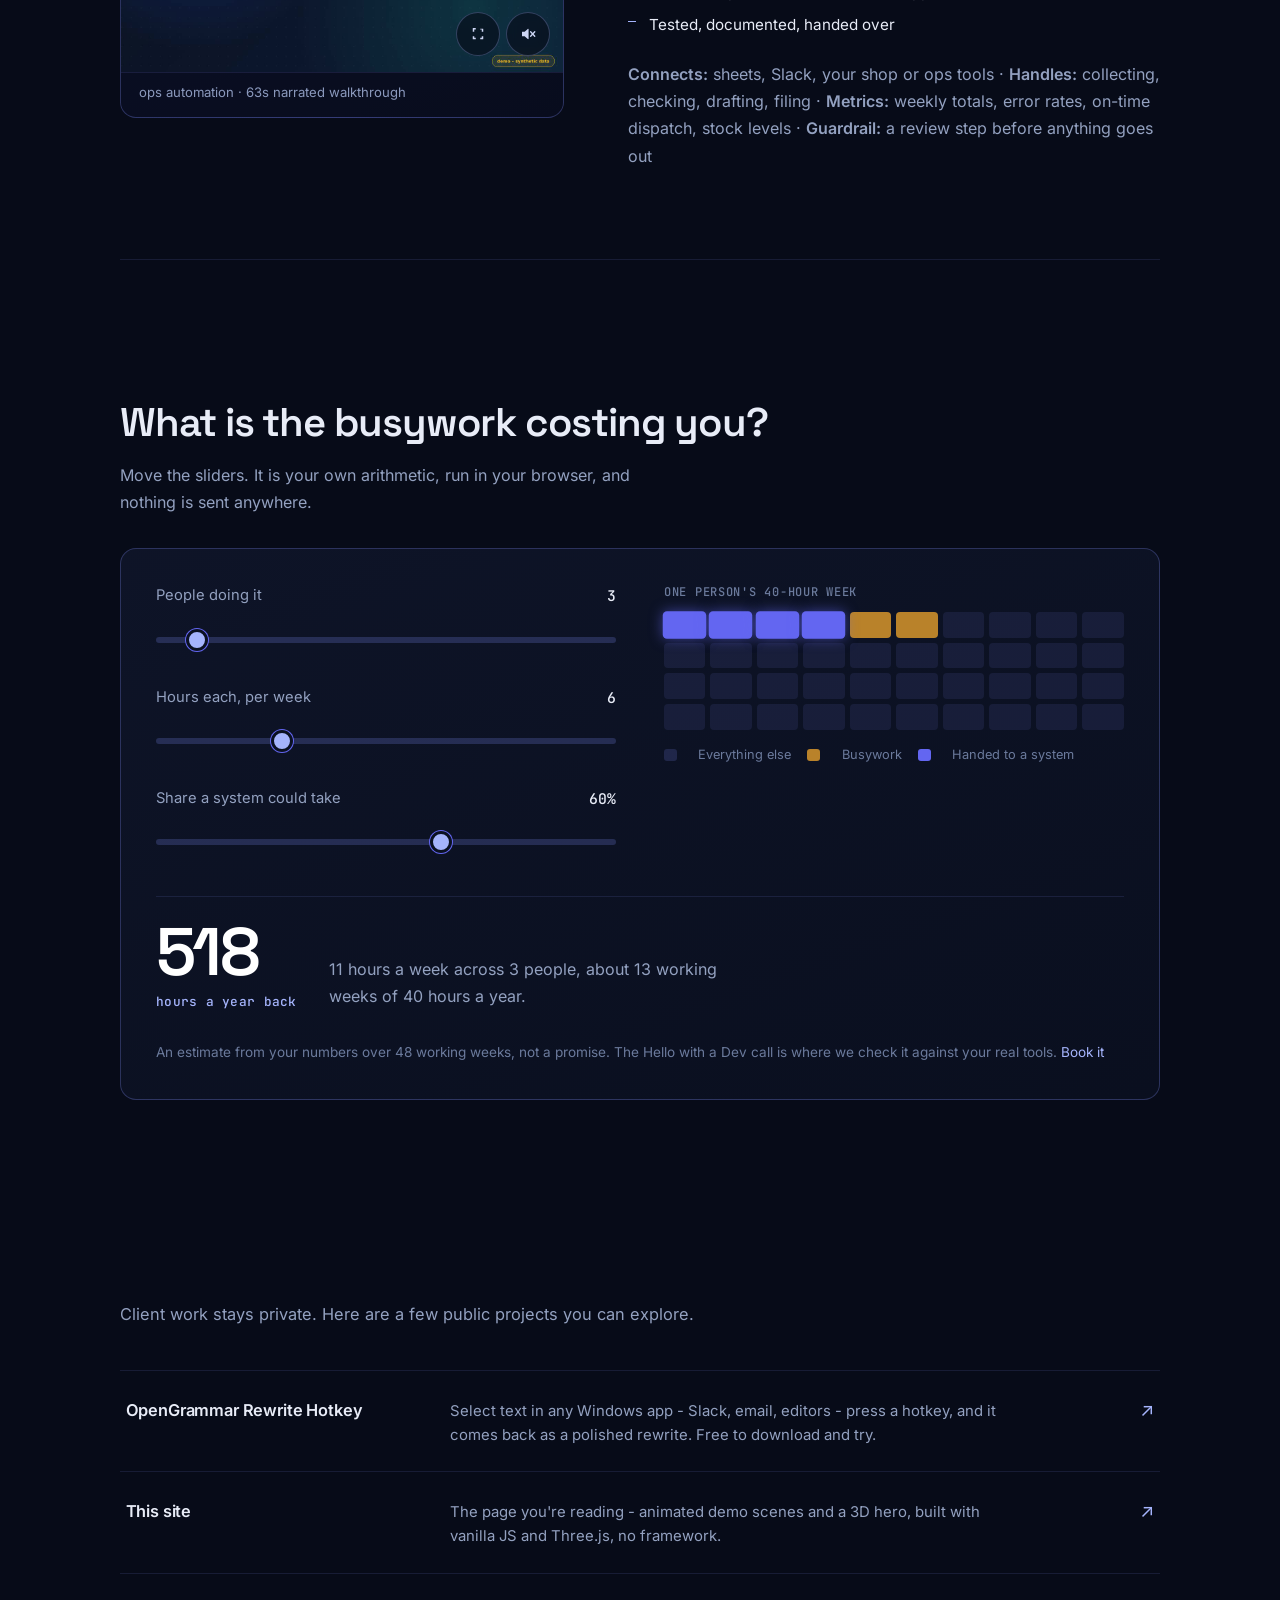
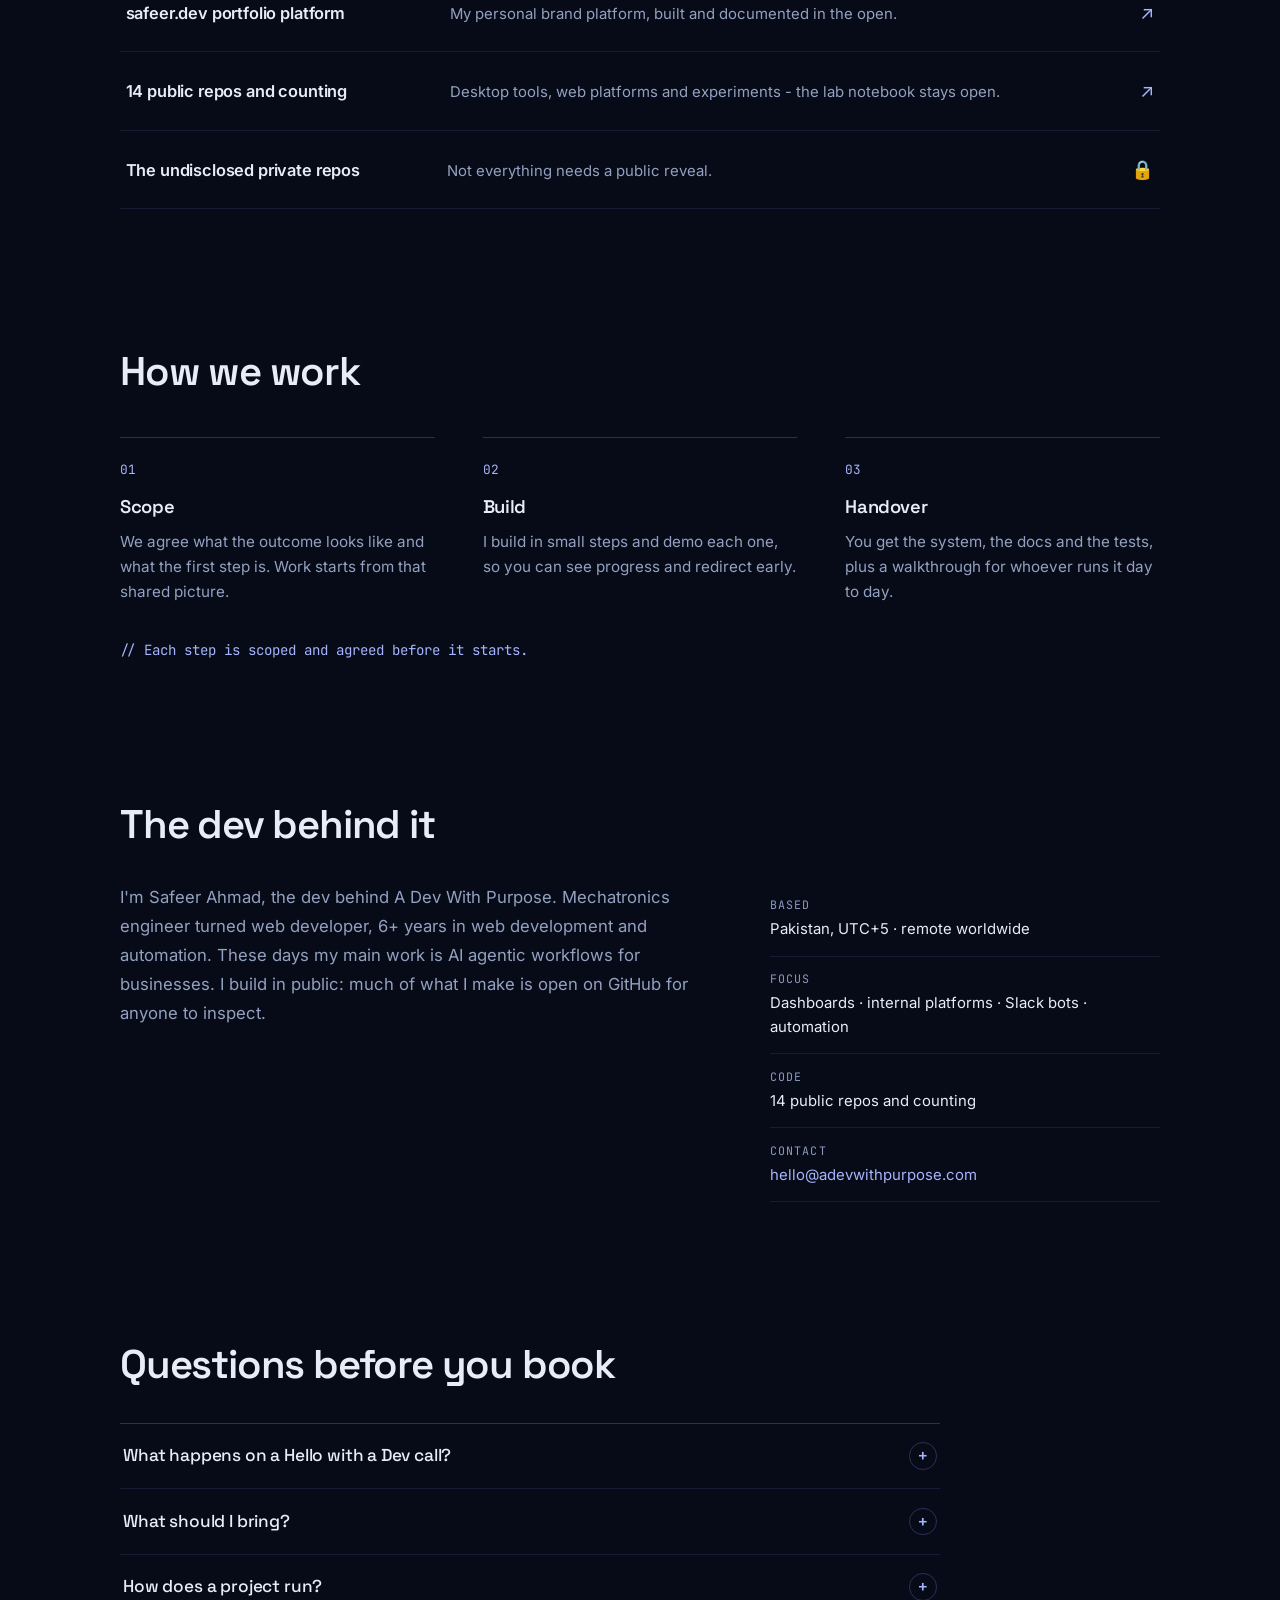
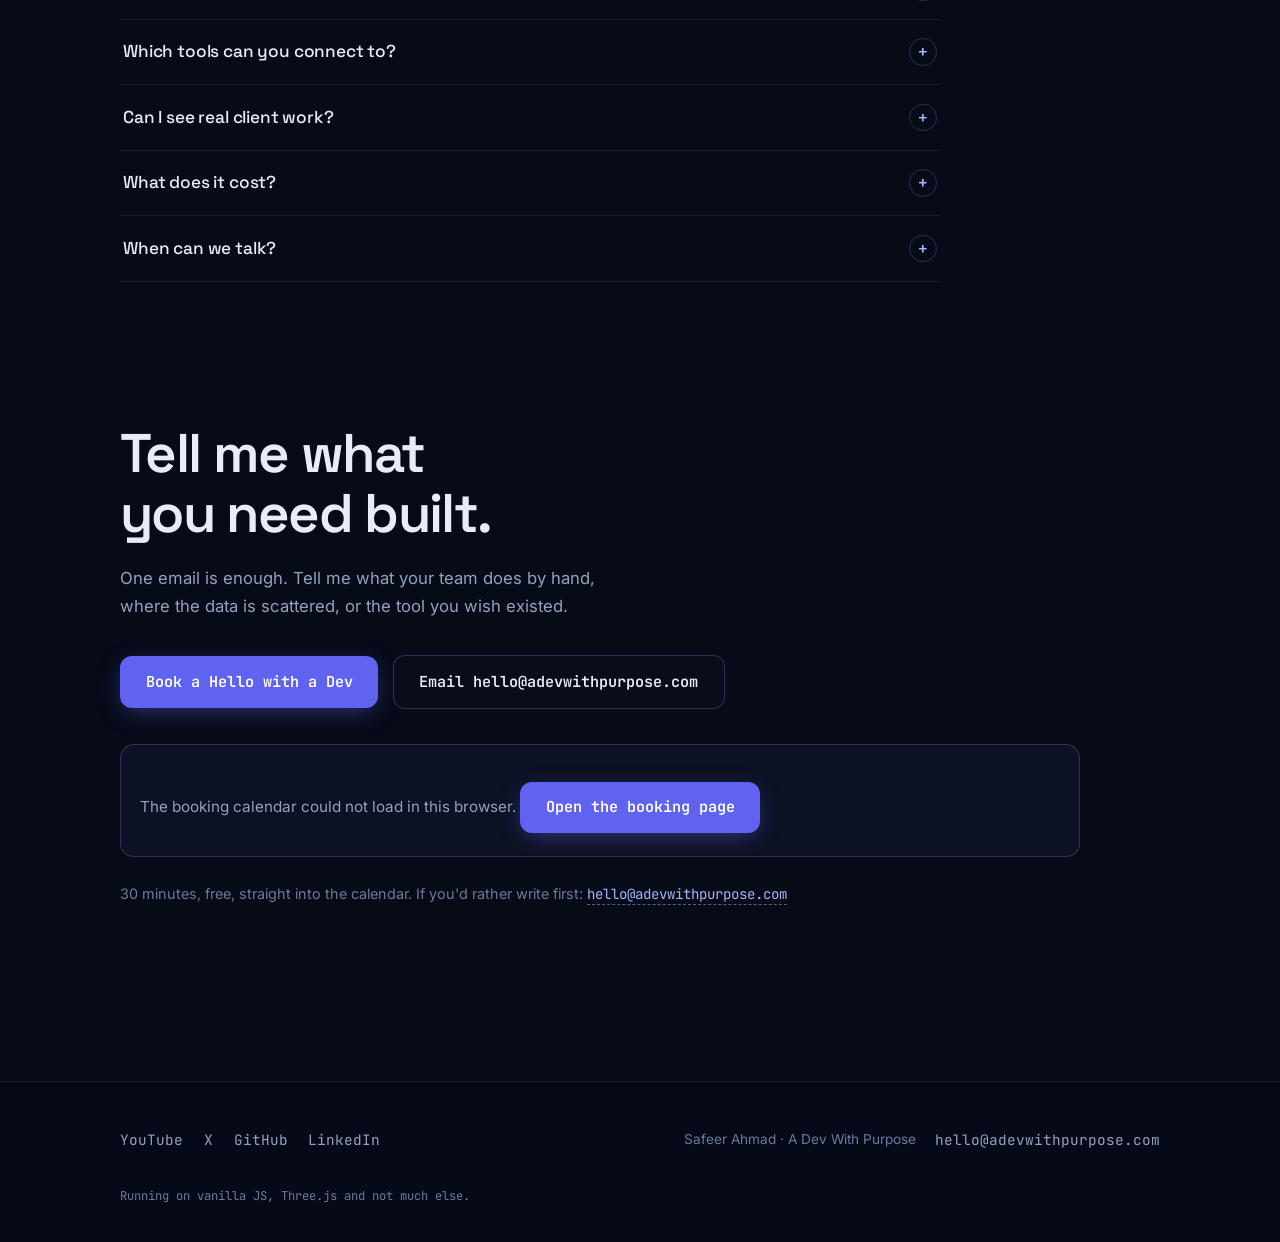
==== commit 7b007b66: "v5.20: remove plain-frame fallback and on-screen diagnostics; official embed only, compact fallback" ====
--- a/index.html
+++ b/index.html
@@ -19,7 +19,7 @@
   <link rel="preload" href="assets/fonts/inter-400.woff" as="font" type="font/woff" crossorigin>
   <link rel="preload" href="assets/fonts/space-grotesk-latin.woff2" as="font" type="font/woff2" crossorigin>
   <link rel="stylesheet" href="assets/css/styles.css?v=4">
-  <link rel="stylesheet" href="assets/css/v5.css?v=20261028-69">
+  <link rel="stylesheet" href="assets/css/v5.css?v=20261028-70">
   <script type="application/ld+json">{"@context":"https://schema.org","@type":"ProfessionalService","name":"A Dev With Purpose","url":"https://adevwithpurpose.com/","description":"Dashboards, internal platforms, Slack bots and AI agent automation for founders and small teams.","email":"hello@adevwithpurpose.com","founder":{"@type":"Person","name":"Safeer Ahmad","jobTitle":"AI Developer"},"areaServed":"Worldwide","knowsAbout":["Dashboards and reporting","Internal platforms","Slack bots","AI agents and automation"],"sameAs":["https://www.youtube.com/@adevwithpurpose","https://x.com/adevwithpurpose","https://github.com/adevwithpurpose","https://www.linkedin.com/in/adevwithpurpose"]}</script>
   <script type="application/ld+json">{"@context":"https://schema.org","@type":"FAQPage","mainEntity":[{"@type":"Question","name":"What happens on a Hello with a Dev call?","acceptedAnswer":{"@type":"Answer","text":"It is a free 30-minute chat. You tell me what your team does by hand and where the data lives, and we work out whether it is worth building and what the first step would be."}},{"@type":"Question","name":"What should I bring?","acceptedAnswer":{"@type":"Answer","text":"Nothing formal. A rough list of the manual tasks, the tools involved (ads, store, sheets, Slack) and who reads the result is enough."}},{"@type":"Question","name":"How does a project run?","acceptedAnswer":{"@type":"Answer","text":"We agree the outcome and the first step, I build in small steps with a demo after each one, and you get the system, the docs, the tests and a walkthrough at handover."}},{"@type":"Question","name":"Which tools can you connect to?","acceptedAnswer":{"@type":"Answer","text":"The demos use Meta Ads, Google Ads, Google Analytics, store data, sheets and Slack. If your tool has an API or can export data it is usually a candidate, and I will tell you plainly if it is not."}},{"@type":"Question","name":"Can I see real client work?","acceptedAnswer":{"@type":"Answer","text":"Client work stays private. What I can show is the public repos, this site and the demo videos, which use synthetic data and invented example clients."}},{"@type":"Question","name":"What does it cost?","acceptedAnswer":{"@type":"Answer","text":"It depends on scope, and I would rather quote against a real scope than guess here. The first call is free and it is where we size it."}},{"@type":"Question","name":"When can we talk?","acceptedAnswer":{"@type":"Answer","text":"Booking slots run Monday to Saturday, 10:00 to 18:00 Pakistan time (UTC+5), and you see them in your own time zone. If nothing fits, email me and we will find a time."}}]}</script>
 </head>
@@ -282,6 +282,6 @@
   </div>
 </footer>
 
-<script type="module" src="assets/js/main-v5.js?v=20261028-69"></script>
+<script type="module" src="assets/js/main-v5.js?v=20261028-70"></script>
 </body>
 </html>
--- a/assets/css/v5.css
+++ b/assets/css/v5.css
@@ -331,6 +331,3 @@
 body.v5 .cal-embed.is-failed { min-height: 0; }
 body.v5 .cal-embed a.cal-fallback-btn { display: inline-flex; margin-top: .9rem; color: #fff; text-decoration: none; }
 
-body.v5 .cal-diag { display: block; margin-top: .6rem; color: var(--dim); font-size: .72rem; opacity: .7; word-break: break-word; }
-body.v5 .cal-embed.is-peek:not(.is-ready) .cal-host { height: 520px; opacity: 1; pointer-events: auto; overflow: hidden; }
-body.v5 .cal-embed.is-peek:not(.is-ready) .cal-frame { height: 520px; }
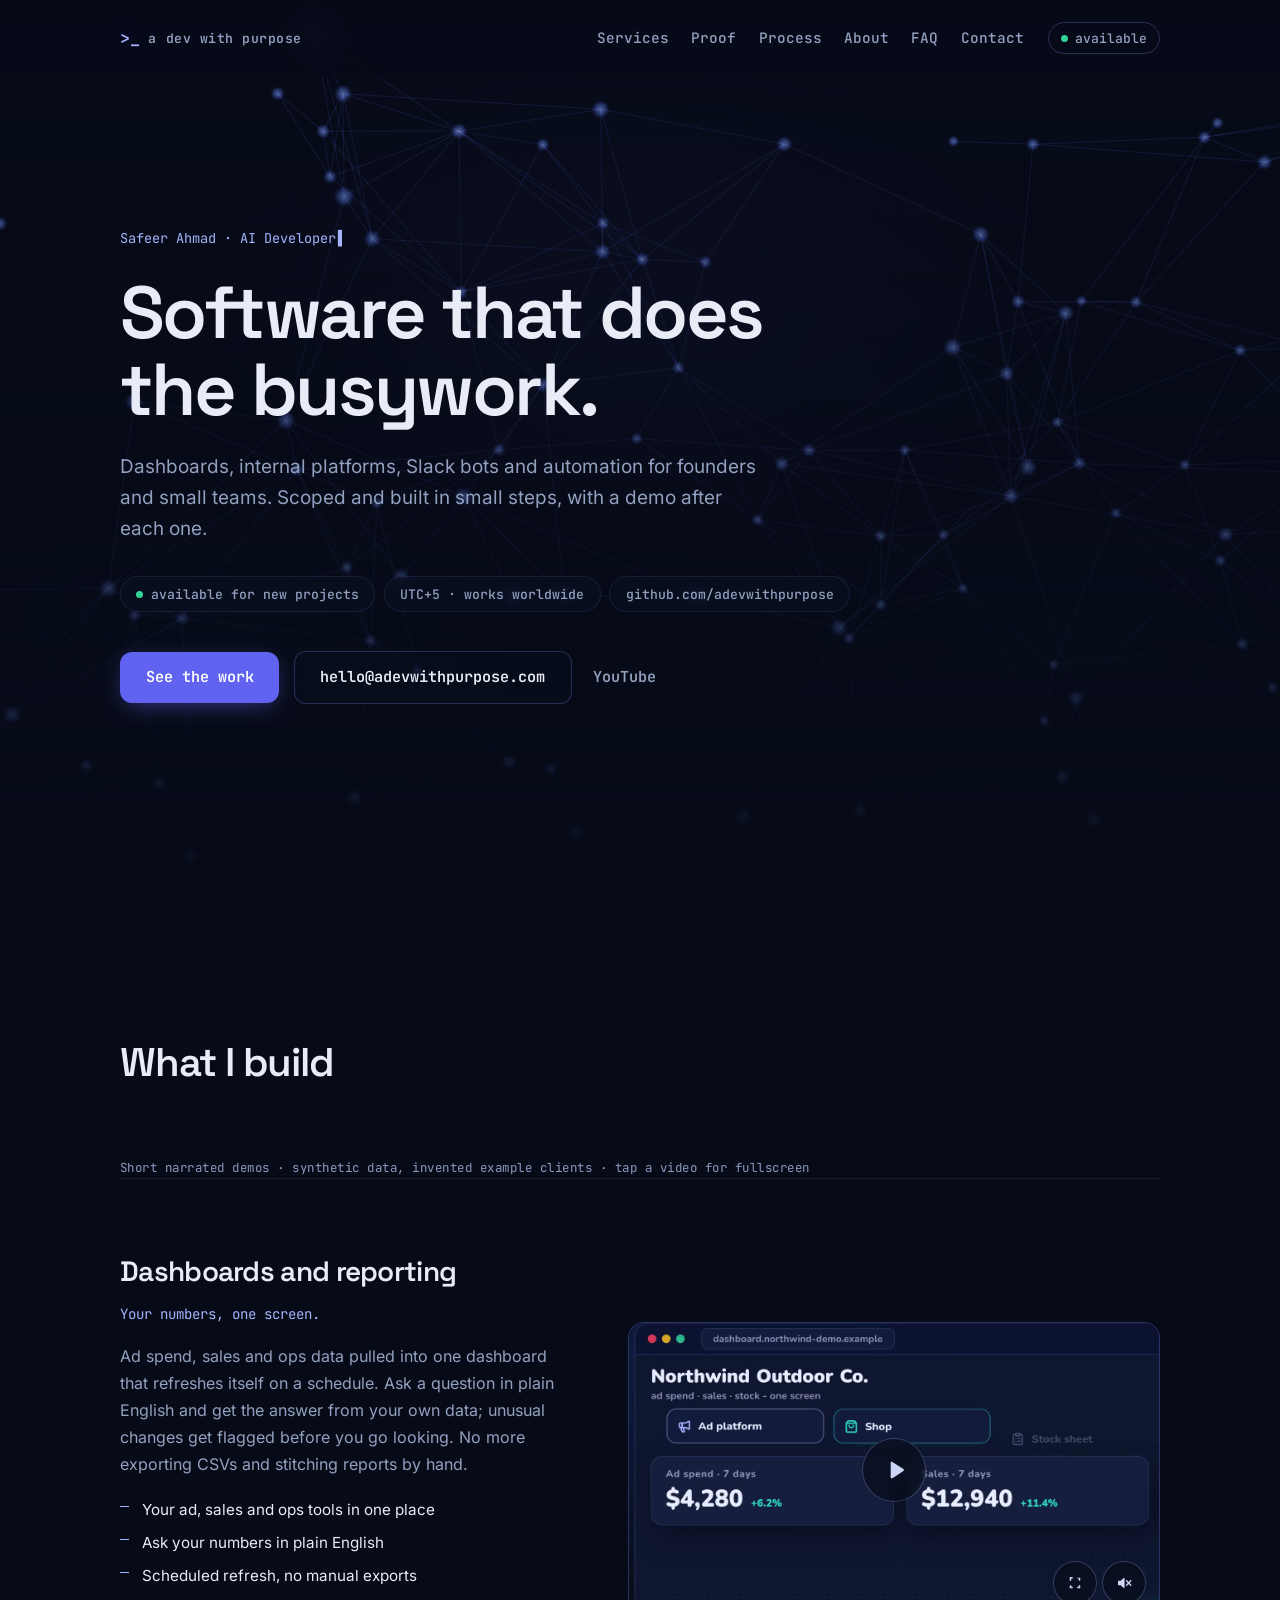
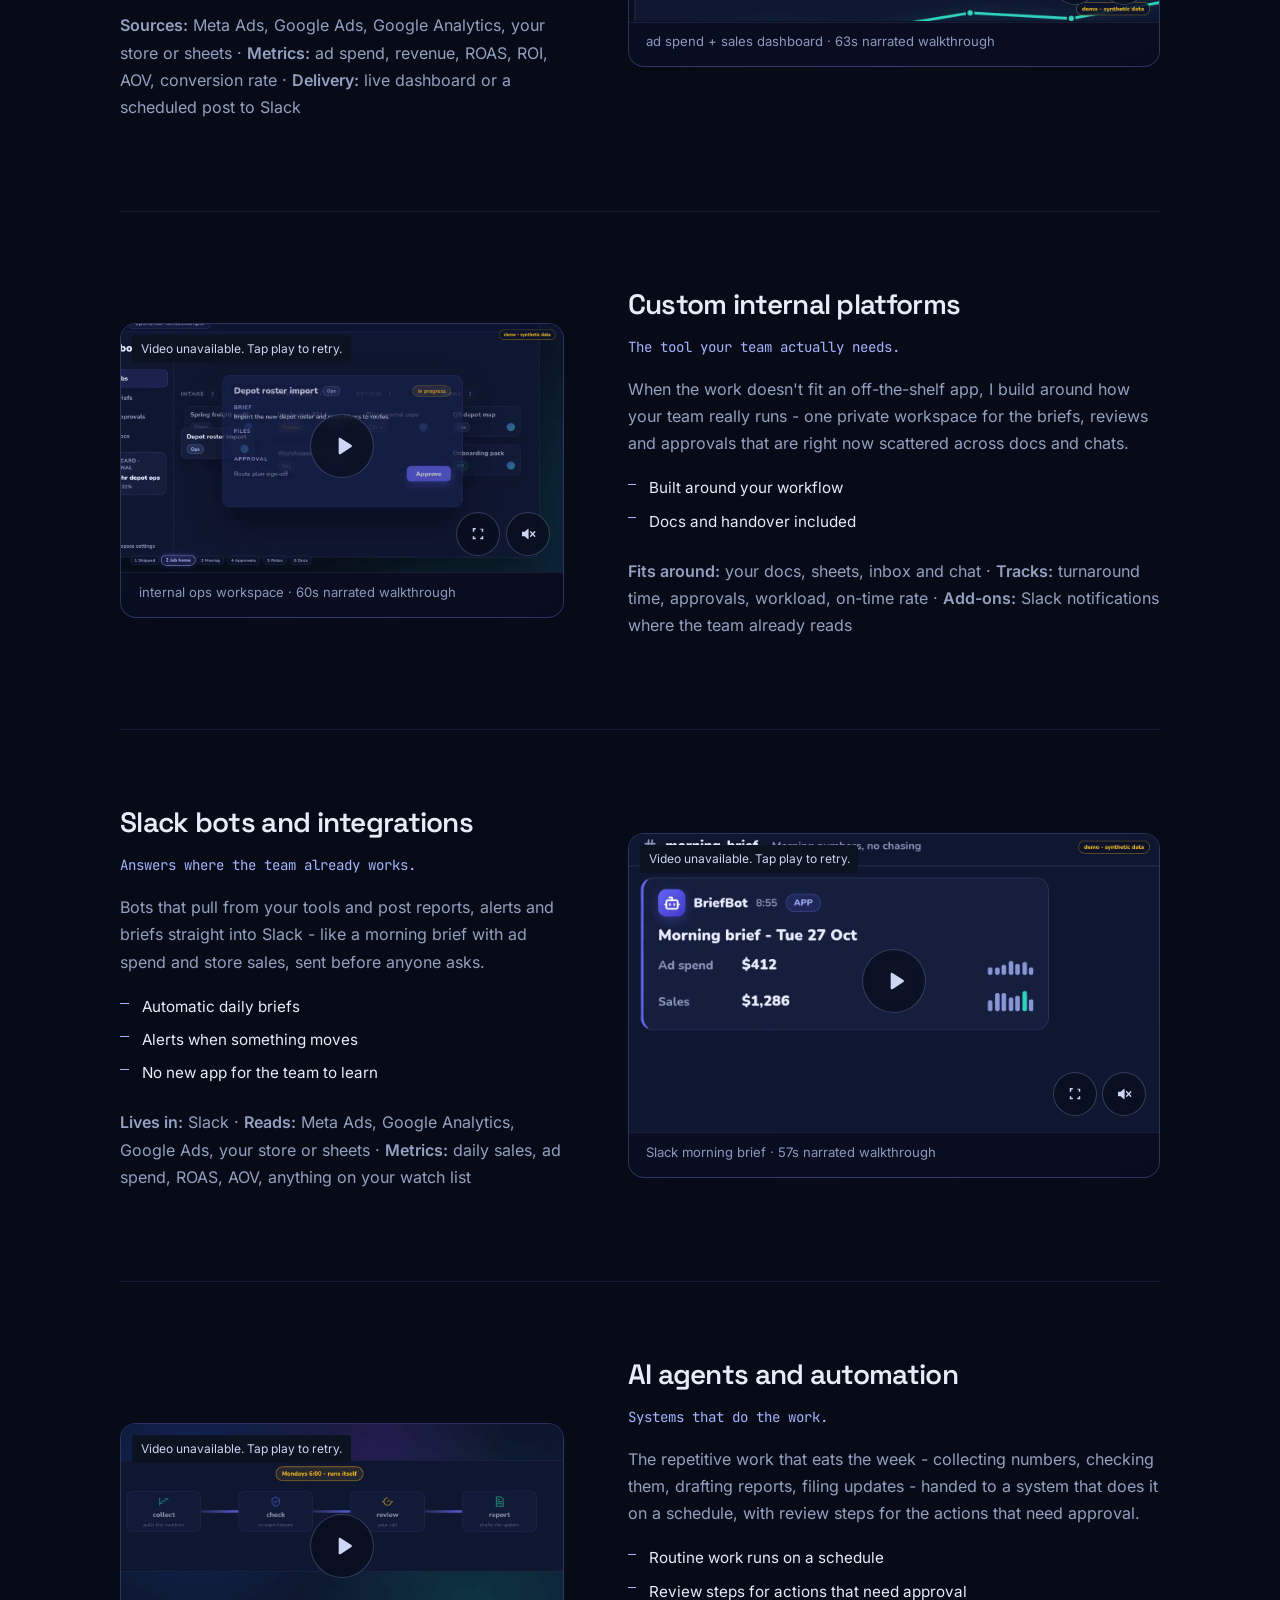
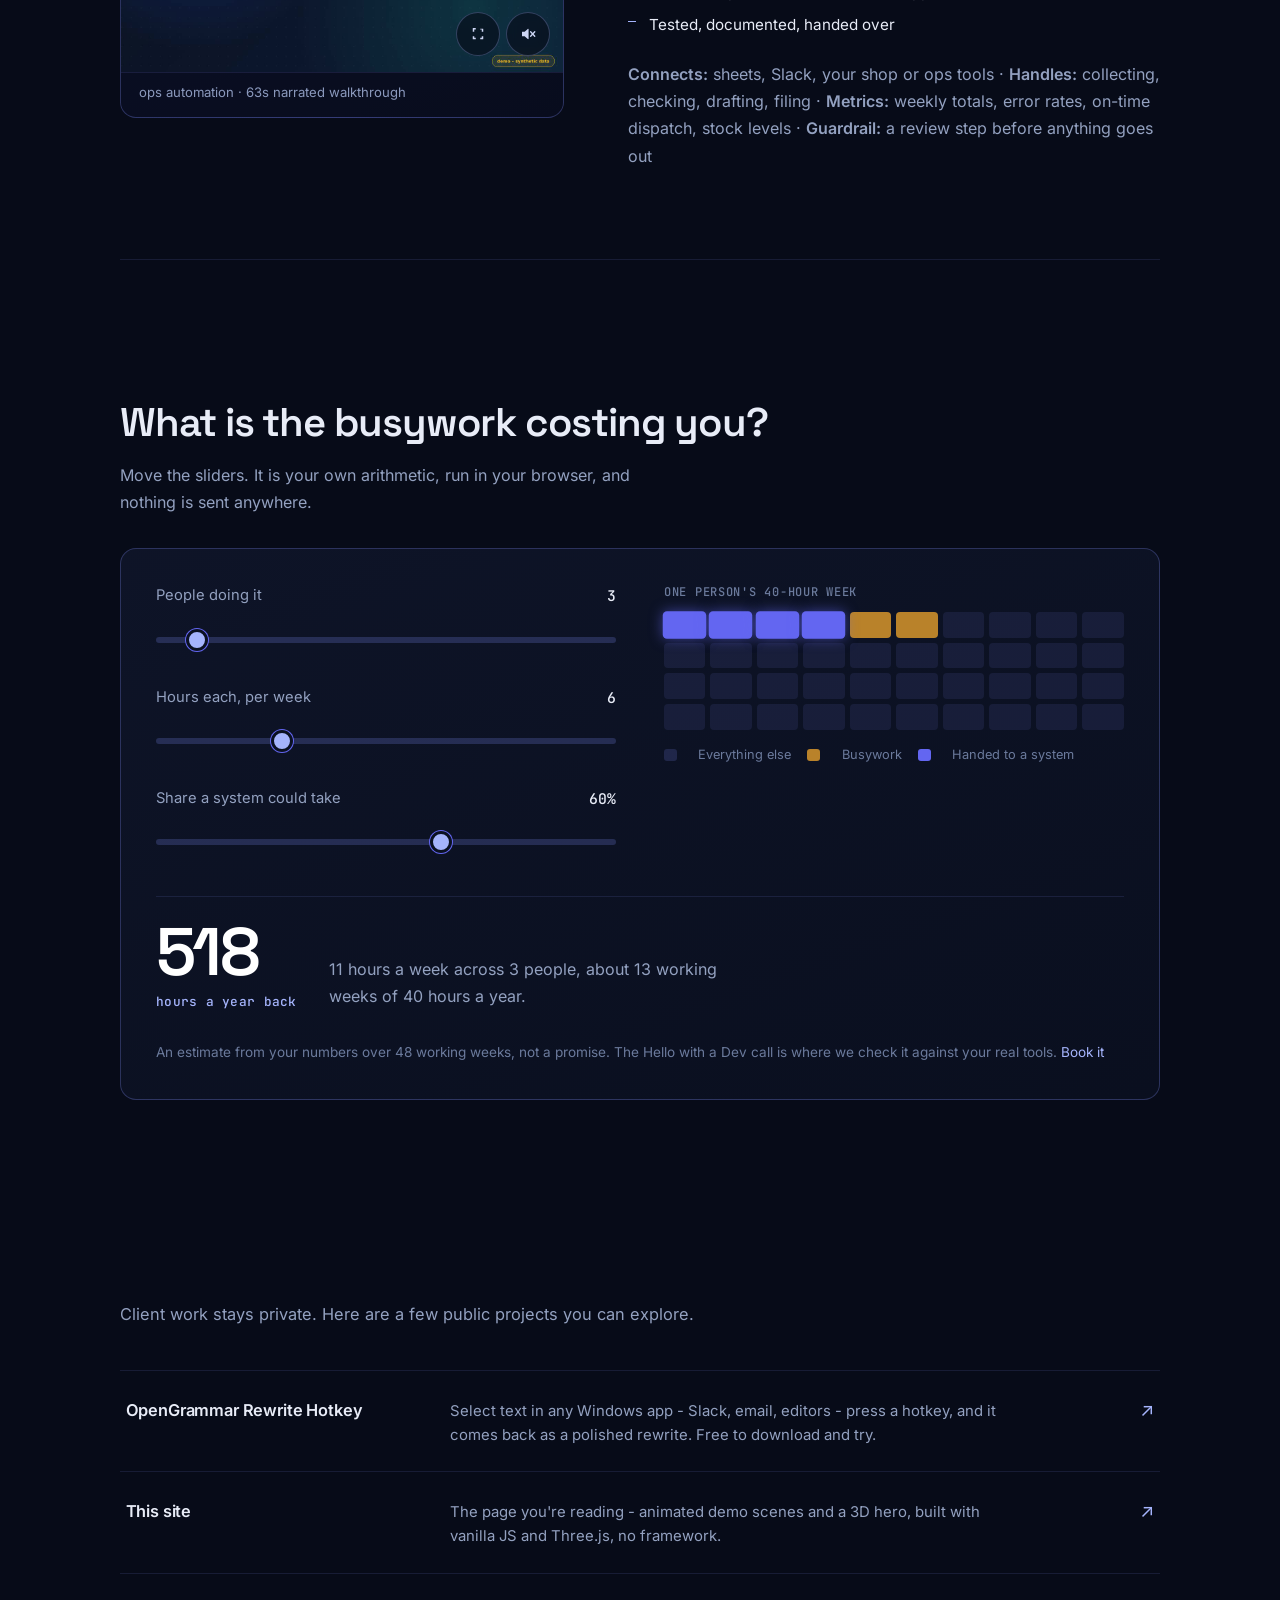
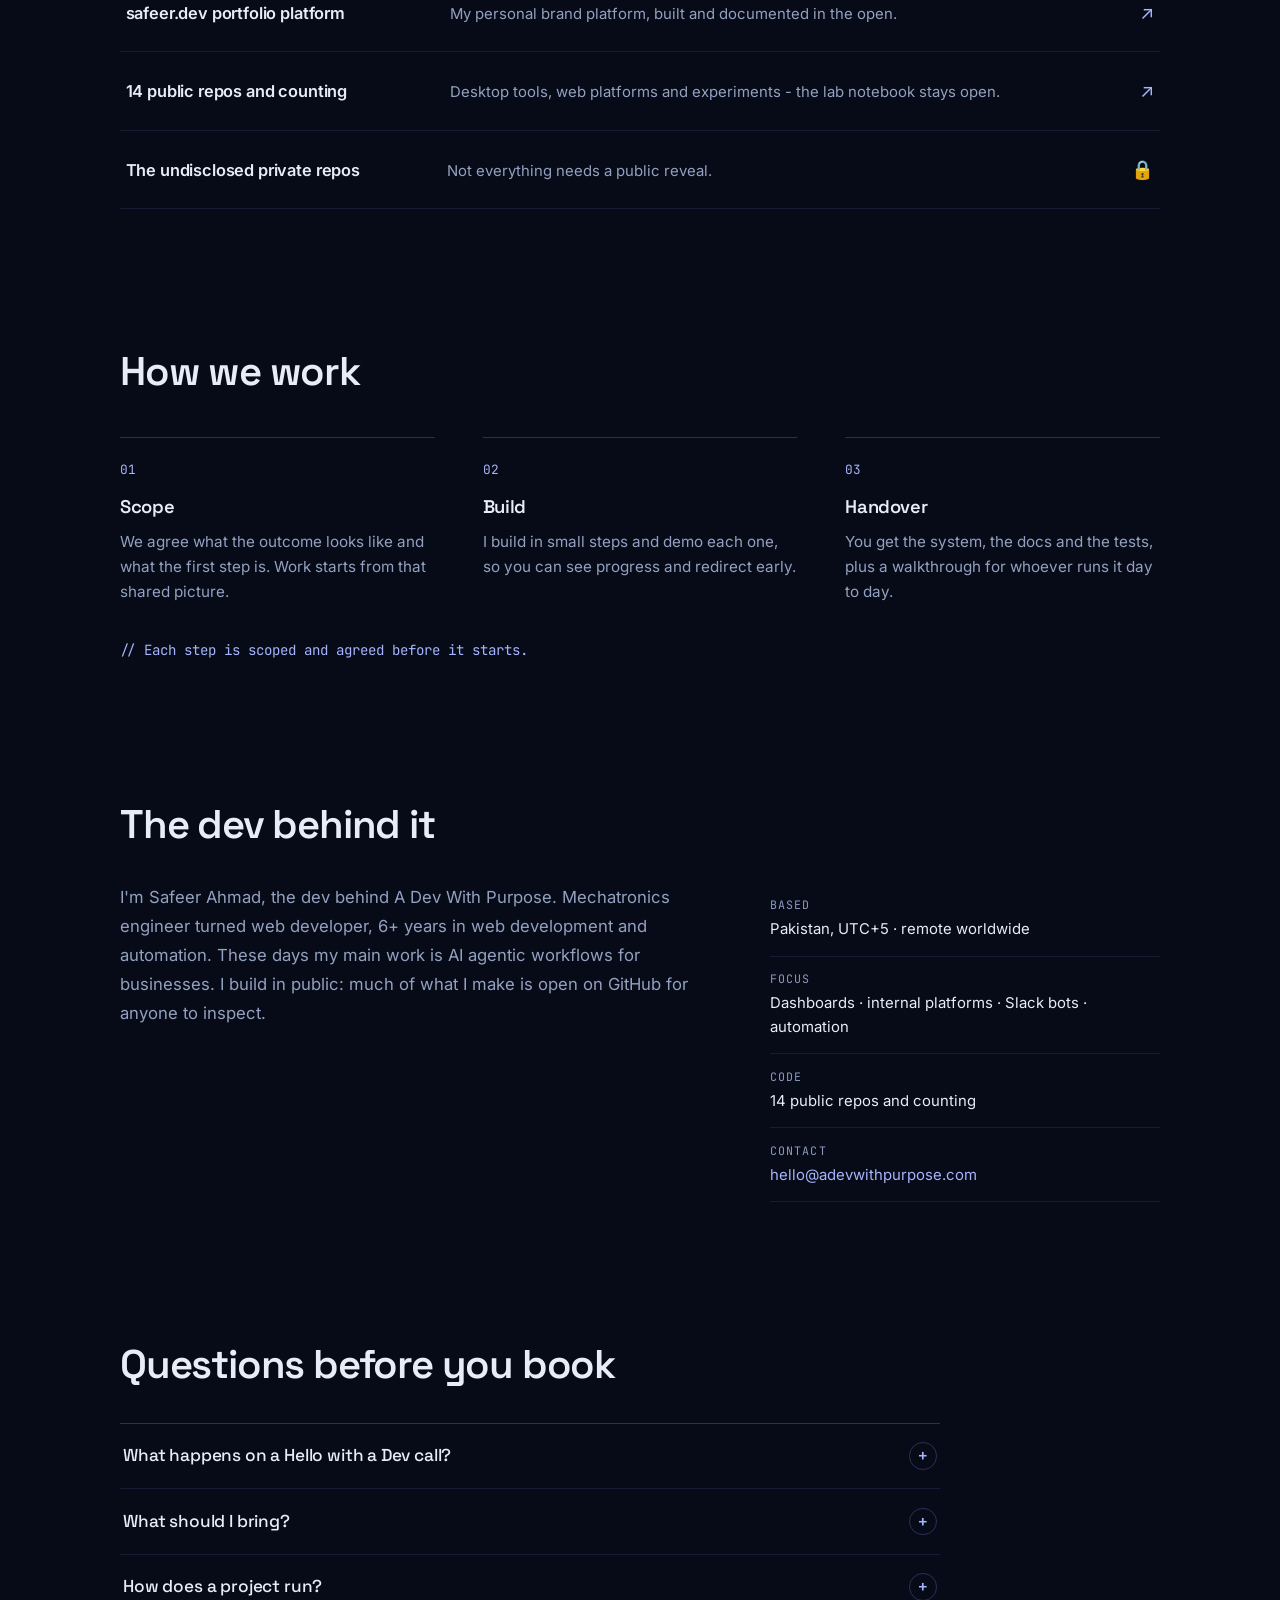
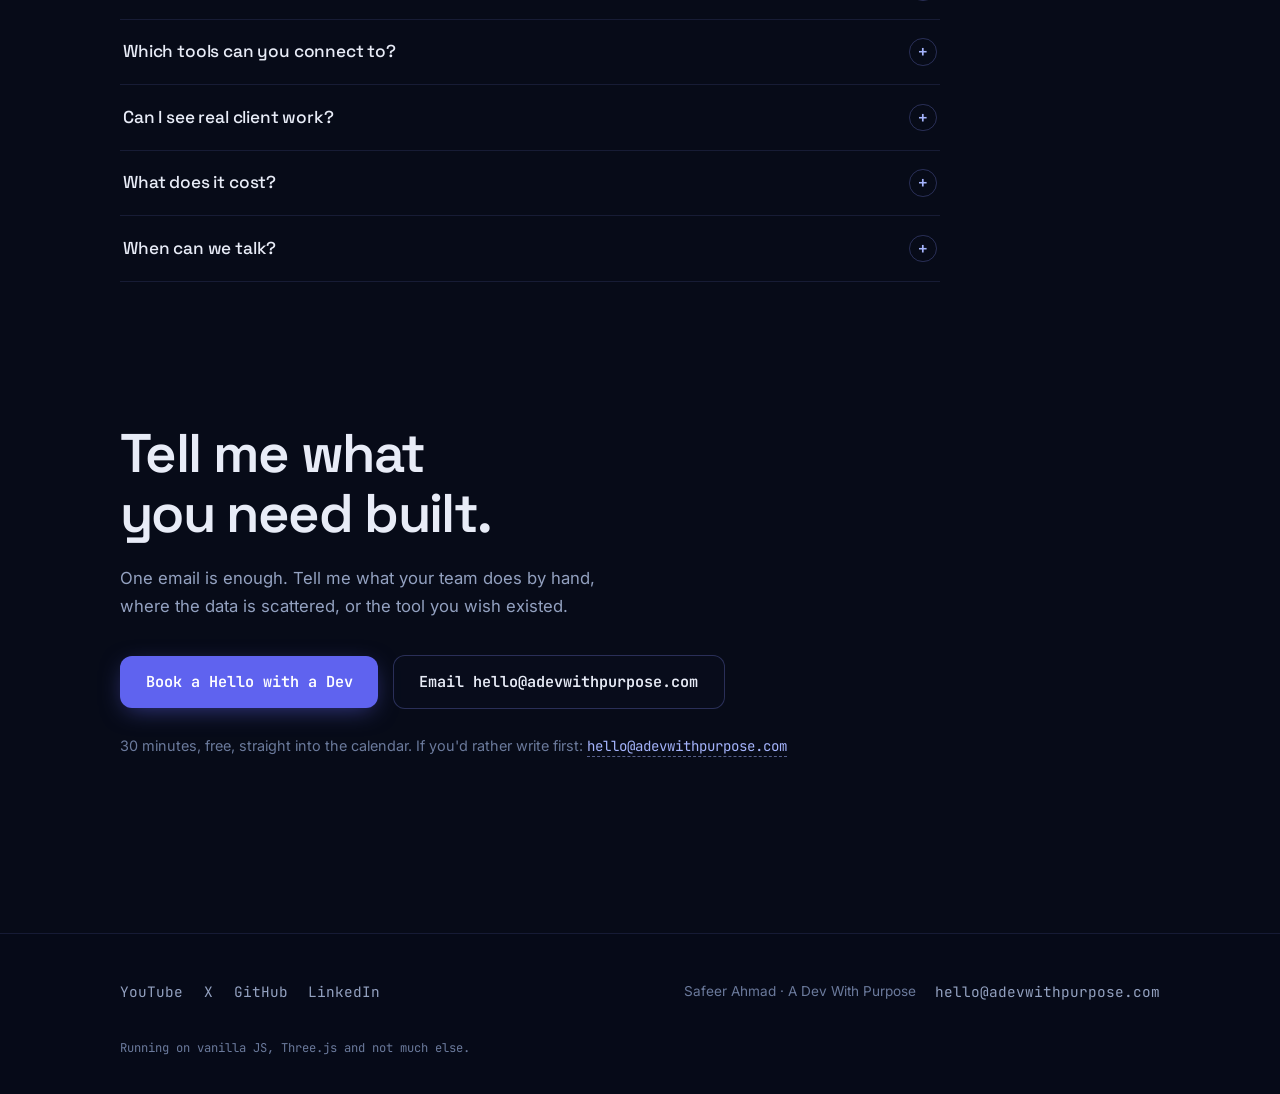
==== commit c18eb6d1: "v5.21: remove the embedded calendar; contact section keeps the direct booking button" ====
--- a/index.html
+++ b/index.html
@@ -19,7 +19,7 @@
   <link rel="preload" href="assets/fonts/inter-400.woff" as="font" type="font/woff" crossorigin>
   <link rel="preload" href="assets/fonts/space-grotesk-latin.woff2" as="font" type="font/woff2" crossorigin>
   <link rel="stylesheet" href="assets/css/styles.css?v=4">
-  <link rel="stylesheet" href="assets/css/v5.css?v=20261028-70">
+  <link rel="stylesheet" href="assets/css/v5.css?v=20261028-71">
   <script type="application/ld+json">{"@context":"https://schema.org","@type":"ProfessionalService","name":"A Dev With Purpose","url":"https://adevwithpurpose.com/","description":"Dashboards, internal platforms, Slack bots and AI agent automation for founders and small teams.","email":"hello@adevwithpurpose.com","founder":{"@type":"Person","name":"Safeer Ahmad","jobTitle":"AI Developer"},"areaServed":"Worldwide","knowsAbout":["Dashboards and reporting","Internal platforms","Slack bots","AI agents and automation"],"sameAs":["https://www.youtube.com/@adevwithpurpose","https://x.com/adevwithpurpose","https://github.com/adevwithpurpose","https://www.linkedin.com/in/adevwithpurpose"]}</script>
   <script type="application/ld+json">{"@context":"https://schema.org","@type":"FAQPage","mainEntity":[{"@type":"Question","name":"What happens on a Hello with a Dev call?","acceptedAnswer":{"@type":"Answer","text":"It is a free 30-minute chat. You tell me what your team does by hand and where the data lives, and we work out whether it is worth building and what the first step would be."}},{"@type":"Question","name":"What should I bring?","acceptedAnswer":{"@type":"Answer","text":"Nothing formal. A rough list of the manual tasks, the tools involved (ads, store, sheets, Slack) and who reads the result is enough."}},{"@type":"Question","name":"How does a project run?","acceptedAnswer":{"@type":"Answer","text":"We agree the outcome and the first step, I build in small steps with a demo after each one, and you get the system, the docs, the tests and a walkthrough at handover."}},{"@type":"Question","name":"Which tools can you connect to?","acceptedAnswer":{"@type":"Answer","text":"The demos use Meta Ads, Google Ads, Google Analytics, store data, sheets and Slack. If your tool has an API or can export data it is usually a candidate, and I will tell you plainly if it is not."}},{"@type":"Question","name":"Can I see real client work?","acceptedAnswer":{"@type":"Answer","text":"Client work stays private. What I can show is the public repos, this site and the demo videos, which use synthetic data and invented example clients."}},{"@type":"Question","name":"What does it cost?","acceptedAnswer":{"@type":"Answer","text":"It depends on scope, and I would rather quote against a real scope than guess here. The first call is free and it is where we size it."}},{"@type":"Question","name":"When can we talk?","acceptedAnswer":{"@type":"Answer","text":"Booking slots run Monday to Saturday, 10:00 to 18:00 Pakistan time (UTC+5), and you see them in your own time zone. If nothing fits, email me and we will find a time."}}]}</script>
 </head>
@@ -259,9 +259,6 @@
         <a class="btn btn-primary" href="https://cal.com/adevwithpurpose/hello-with-a-dev" target="_blank" rel="noopener">Book a Hello with a Dev</a>
         <a class="btn btn-ghost" href="mailto:hello@adevwithpurpose.com">Email hello@adevwithpurpose.com</a>
       </div>
-      <div class="cal-embed" data-cal-embed data-cal-src="https://app.cal.com/adevwithpurpose/hello-with-a-dev/embed?embed=&amp;layout=month_view&amp;theme=dark&amp;embedType=inline">
-        <p class="cal-embed-note" role="status">Calendar loads as you scroll here. Or <a href="https://cal.com/adevwithpurpose/hello-with-a-dev" target="_blank" rel="noopener">open it in a new tab</a>.</p>
-      </div>
       <p class="contact-alt">30 minutes, free, straight into the calendar. If you'd rather write first: <button class="copy-addr" type="button" data-copy="hello@adevwithpurpose.com">hello@adevwithpurpose.com</button></p>
     </div>
   </section>
@@ -282,6 +279,6 @@
   </div>
 </footer>
 
-<script type="module" src="assets/js/main-v5.js?v=20261028-70"></script>
+<script type="module" src="assets/js/main-v5.js?v=20261028-71"></script>
 </body>
 </html>
--- a/assets/css/v5.css
+++ b/assets/css/v5.css
@@ -262,12 +262,6 @@
 body.v5 .demo-modal-close { width: 44px; height: 44px; }
 
 /* v5.7: inline booking calendar (iframe added only near view) */
-body.v5 .cal-embed { margin-top: 2.2rem; max-width: 960px; min-height: 160px; border: 1px solid var(--line-strong); border-radius: 14px; background: var(--panel); overflow: hidden; position: relative; }
-body.v5 .cal-embed-note { margin: 0; padding: 1.4rem 1.2rem; color: var(--dim); font-size: .95rem; line-height: 1.6; }
-body.v5 .cal-embed-note[hidden] { display: none; }
-body.v5 .cal-embed a { color: var(--accent-2); }
-body.v5 .cal-frame { display: block; width: 100%; height: 600px; border: 0; background: transparent; color-scheme: dark; }
-@media (max-width: 640px) { body.v5 .cal-frame { height: 760px; } }
 
 /* v5.8: self-hosted Inter (no third-party font request), skip link, mobile header CTA */
 @font-face { font-family: 'Inter'; font-style: normal; font-weight: 400; font-display: swap; src: url(../fonts/inter-400.woff) format('woff'); }
@@ -326,8 +320,4 @@
 @media (prefers-reduced-motion: reduce) { body.v5 .bw-grid span { transition: none; } }
 
 /* v5.12: the calendar frame stays collapsed until cal.com confirms it is usable */
-body.v5 .cal-embed:not(.is-ready) .cal-host { height: 1px; overflow: hidden; opacity: 0; pointer-events: none; }
-body.v5 .cal-host { width: 100%; min-height: 0; }
-body.v5 .cal-embed.is-failed { min-height: 0; }
-body.v5 .cal-embed a.cal-fallback-btn { display: inline-flex; margin-top: .9rem; color: #fff; text-decoration: none; }
-
+
